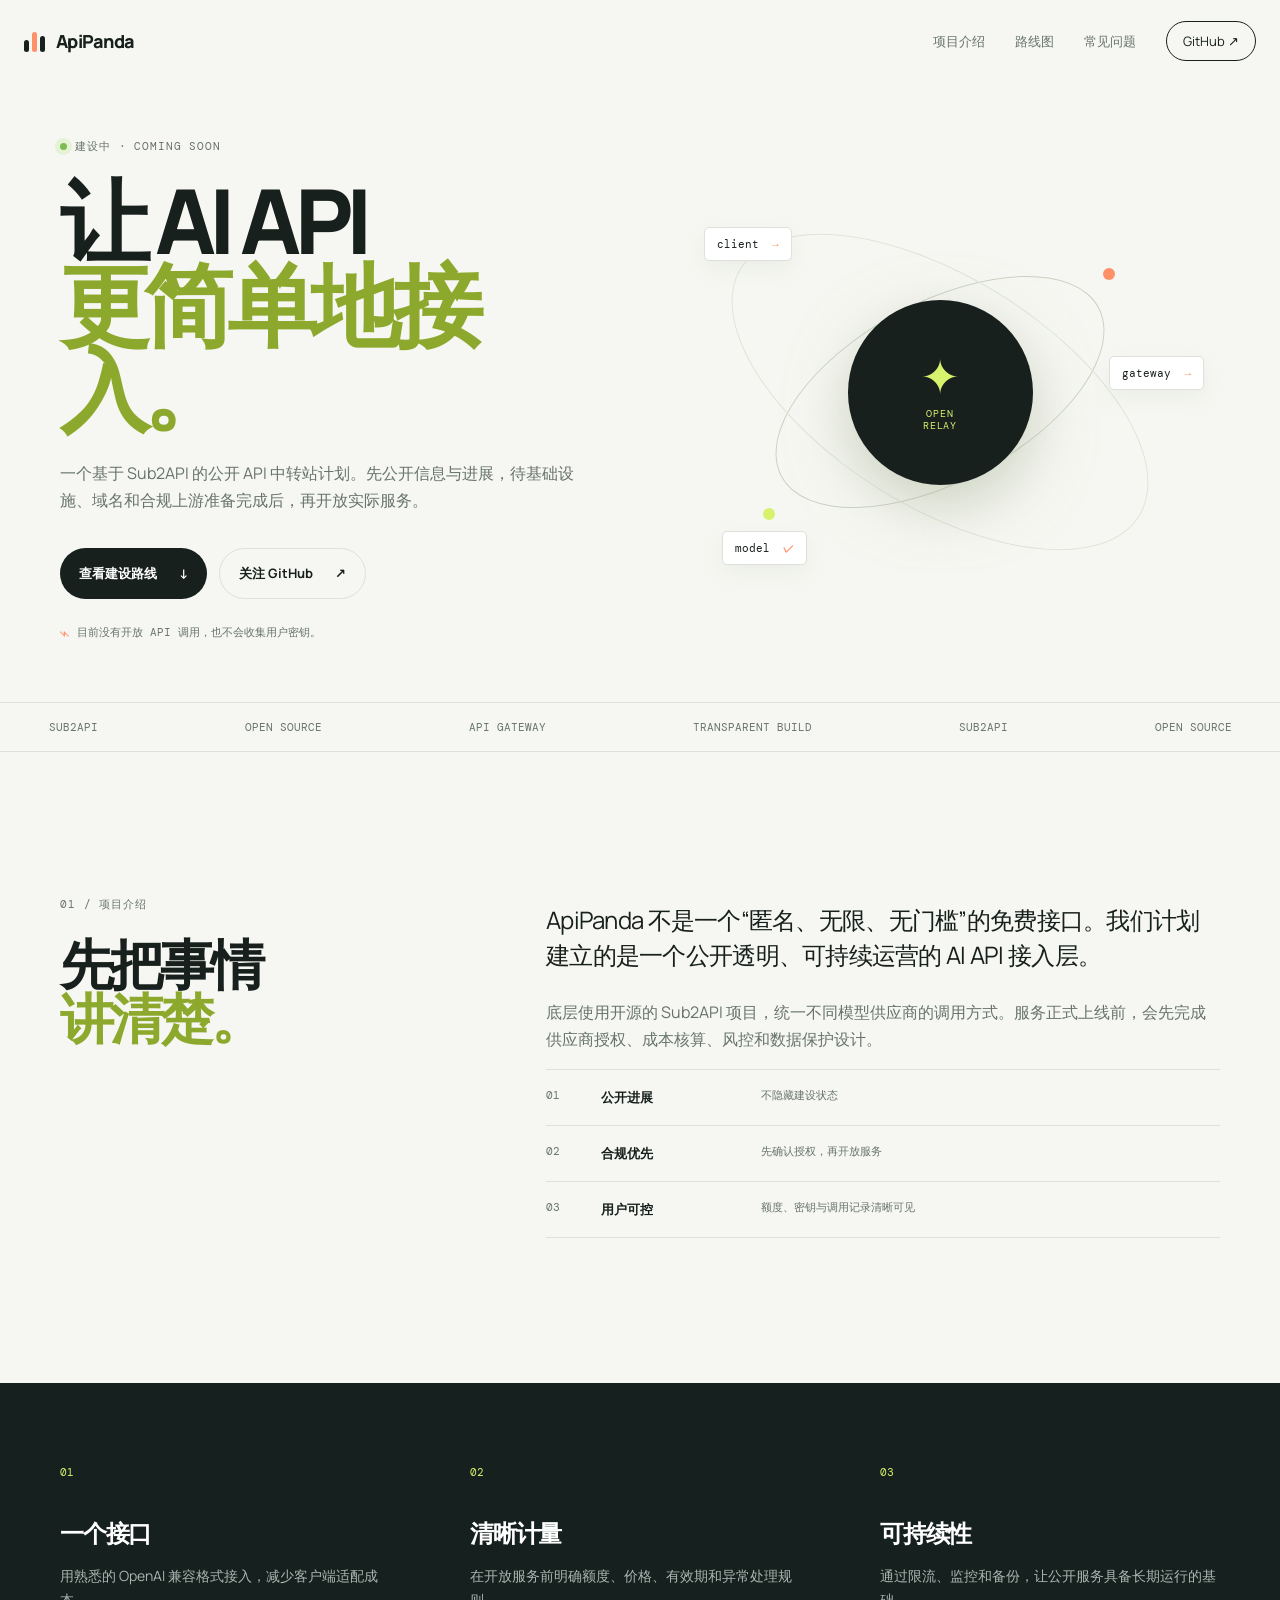
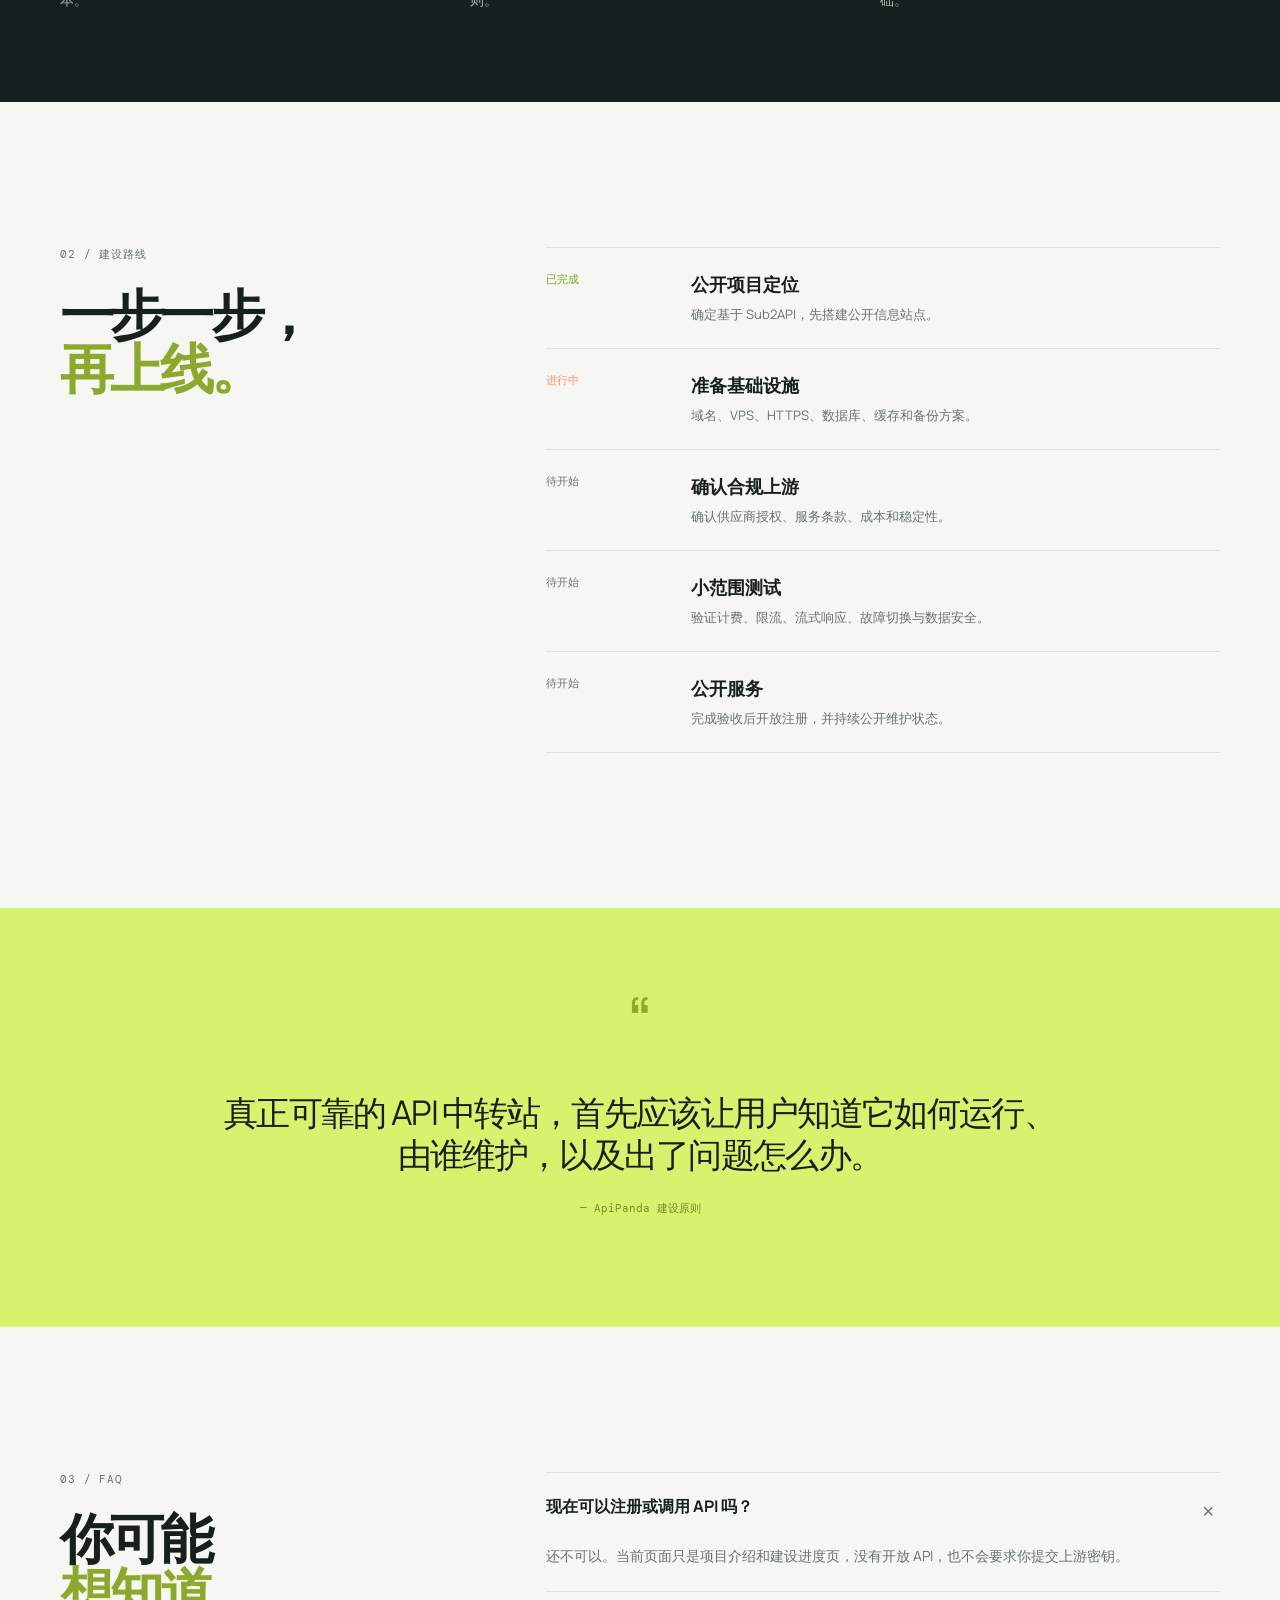
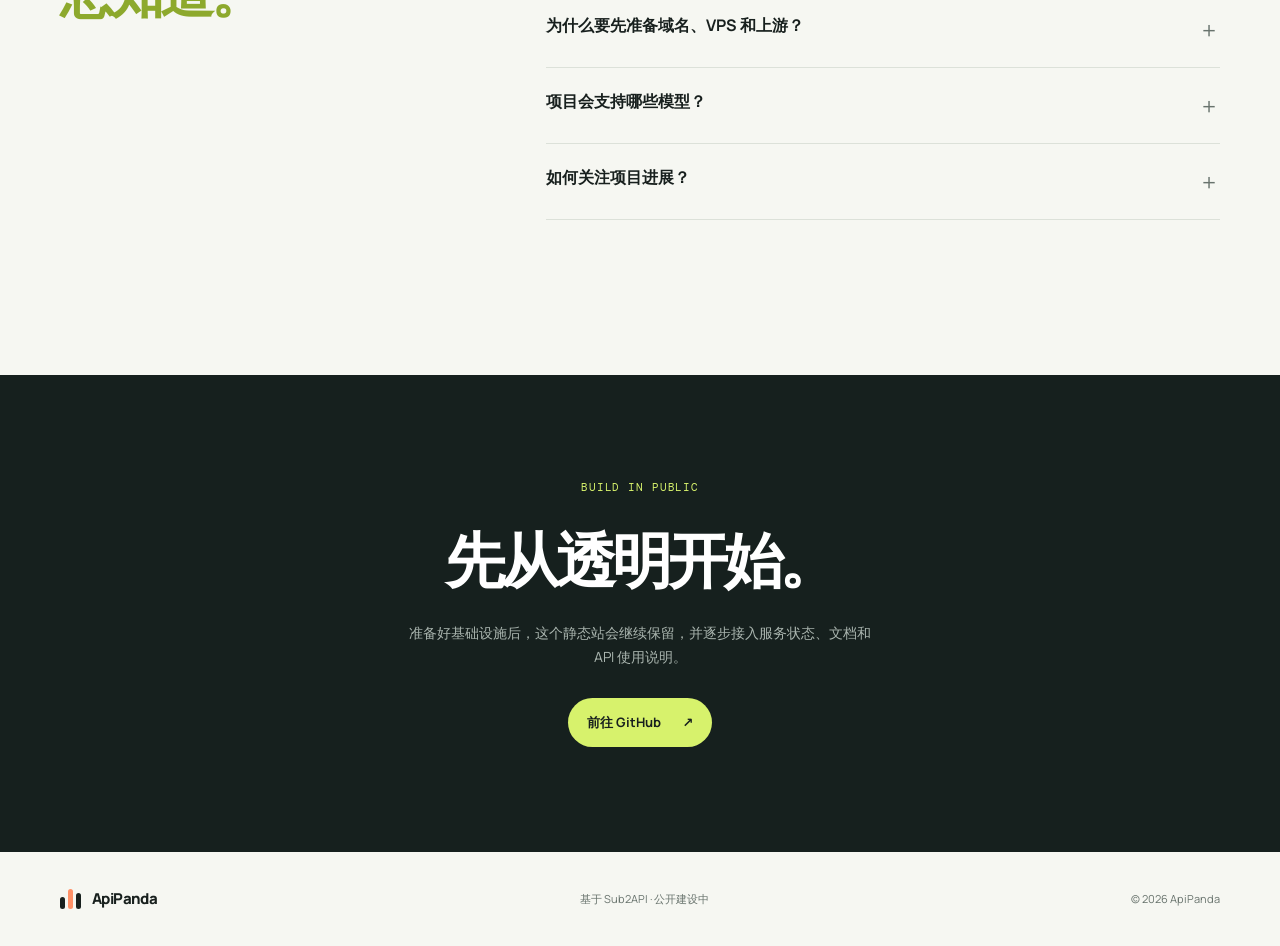
==== index.html @ 2f55399e "Rename project brand to ApiPanda" ====
<!doctype html>
<html lang="zh-CN">
  <head>
    <meta charset="UTF-8" />
    <meta name="viewport" content="width=device-width, initial-scale=1.0" />
    <meta name="description" content="一个基于 Sub2API 的公开 AI API 中转站项目介绍页。" />
    <title>ApiPanda · 合规、透明的 AI API 中转服务</title>
    <link rel="preconnect" href="https://fonts.googleapis.com" />
    <link rel="preconnect" href="https://fonts.gstatic.com" crossorigin />
    <link href="https://fonts.googleapis.com/css2?family=DM+Mono:wght@400;500&family=Manrope:wght@400;500;600;700;800&display=swap" rel="stylesheet" />
    <link rel="stylesheet" href="styles.css" />
  </head>
  <body>
    <header class="site-header">
      <a class="brand" href="#top" aria-label="ApiPanda 首页">
        <span class="brand-mark"><i></i><i></i><i></i></span>
        <span>ApiPanda</span>
      </a>
      <nav class="nav-links" aria-label="主导航">
        <a href="#about">项目介绍</a>
        <a href="#roadmap">路线图</a>
        <a href="#faq">常见问题</a>
        <a class="nav-button" href="https://github.com/" target="_blank" rel="noreferrer">GitHub ↗</a>
      </nav>
      <button class="menu-button" aria-label="打开菜单" aria-expanded="false">☰</button>
    </header>

    <main id="top">
      <section class="hero shell">
        <div class="hero-copy">
          <p class="eyebrow"><span class="status-dot"></span>建设中 · Coming soon</p>
          <h1>让 AI API<br /><em>更简单地接入。</em></h1>
          <p class="hero-text">一个基于 Sub2API 的公开 API 中转站计划。先公开信息与进展，待基础设施、域名和合规上游准备完成后，再开放实际服务。</p>
          <div class="hero-actions">
            <a class="button button-primary" href="#roadmap">查看建设路线 <span>↓</span></a>
            <a class="button button-quiet" href="https://github.com/" target="_blank" rel="noreferrer">关注 GitHub <span>↗</span></a>
          </div>
          <div class="hero-note"><span>⌁</span> 目前没有开放 API 调用，也不会收集用户密钥。</div>
        </div>
        <div class="hero-visual" aria-label="API 请求流程示意图">
          <div class="orb orb-one"></div>
          <div class="orb orb-two"></div>
          <div class="orbit orbit-one"></div>
          <div class="orbit orbit-two"></div>
          <div class="signal signal-one"><span>client</span><b>→</b></div>
          <div class="signal signal-two"><span>gateway</span><b>→</b></div>
          <div class="signal signal-three"><span>model</span><b>✓</b></div>
          <div class="core"><span class="core-icon">✦</span><small>OPEN<br />RELAY</small></div>
        </div>
      </section>

      <section class="ticker"><div class="ticker-inner"><span>SUB2API</span><span>OPEN SOURCE</span><span>API GATEWAY</span><span>TRANSPARENT BUILD</span><span>SUB2API</span><span>OPEN SOURCE</span></div></section>

      <section id="about" class="section shell">
        <div class="section-intro"><p class="eyebrow">01 / 项目介绍</p><h2>先把事情<br /><span>讲清楚。</span></h2></div>
        <div class="about-content"><p class="lead">ApiPanda 不是一个“匿名、无限、无门槛”的免费接口。我们计划建立的是一个公开透明、可持续运营的 AI API 接入层。</p><p>底层使用开源的 Sub2API 项目，统一不同模型供应商的调用方式。服务正式上线前，会先完成供应商授权、成本核算、风控和数据保护设计。</p><div class="about-line"><span>01</span><b>公开进展</b><span>不隐藏建设状态</span></div><div class="about-line"><span>02</span><b>合规优先</b><span>先确认授权，再开放服务</span></div><div class="about-line"><span>03</span><b>用户可控</b><span>额度、密钥与调用记录清晰可见</span></div></div>
      </section>

      <section class="feature-band"><div class="shell feature-grid"><article><span class="feature-number">01</span><h3>一个接口</h3><p>用熟悉的 OpenAI 兼容格式接入，减少客户端适配成本。</p></article><article><span class="feature-number">02</span><h3>清晰计量</h3><p>在开放服务前明确额度、价格、有效期和异常处理规则。</p></article><article><span class="feature-number">03</span><h3>可持续性</h3><p>通过限流、监控和备份，让公开服务具备长期运行的基础。</p></article></div></section>

      <section id="roadmap" class="section shell roadmap-section">
        <div class="section-intro"><p class="eyebrow">02 / 建设路线</p><h2>一步一步，<br /><span>再上线。</span></h2></div>
        <div class="roadmap"><div class="roadmap-item done"><span class="roadmap-state">已完成</span><div><h3>公开项目定位</h3><p>确定基于 Sub2API，先搭建公开信息站点。</p></div></div><div class="roadmap-item active"><span class="roadmap-state">进行中</span><div><h3>准备基础设施</h3><p>域名、VPS、HTTPS、数据库、缓存和备份方案。</p></div></div><div class="roadmap-item"><span class="roadmap-state">待开始</span><div><h3>确认合规上游</h3><p>确认供应商授权、服务条款、成本和稳定性。</p></div></div><div class="roadmap-item"><span class="roadmap-state">待开始</span><div><h3>小范围测试</h3><p>验证计费、限流、流式响应、故障切换与数据安全。</p></div></div><div class="roadmap-item"><span class="roadmap-state">待开始</span><div><h3>公开服务</h3><p>完成验收后开放注册，并持续公开维护状态。</p></div></div></div>
      </section>

      <section class="quote-section"><div class="shell quote"><span class="quote-mark">“</span><blockquote>真正可靠的 API 中转站，首先应该让用户知道它如何运行、由谁维护，以及出了问题怎么办。</blockquote><p>— ApiPanda 建设原则</p></div></section>

      <section id="faq" class="section shell faq-section"><div class="section-intro"><p class="eyebrow">03 / FAQ</p><h2>你可能<br /><span>想知道。</span></h2></div><div class="faq-list"><details open><summary>现在可以注册或调用 API 吗？<span>＋</span></summary><p>还不可以。当前页面只是项目介绍和建设进度页，没有开放 API，也不会要求你提交上游密钥。</p></details><details><summary>为什么要先准备域名、VPS 和上游？<span>＋</span></summary><p>域名用于稳定访问，VPS 用于运行服务，合规上游则决定服务是否能够合法、稳定地提供。三者准备好后再进入部署阶段。</p></details><details><summary>项目会支持哪些模型？<span>＋</span></summary><p>暂未确定。最终以获得合法授权、成本可控且稳定可用的供应商为准，不会在授权不明确的情况下提供模型。</p></details><details><summary>如何关注项目进展？<span>＋</span></summary><p>可以通过页面上的 GitHub 链接关注仓库。发布前会补充具体仓库地址、更新日志和服务状态页面。</p></details></div></section>

      <section class="cta-section"><div class="shell cta"><p class="eyebrow">BUILD IN PUBLIC</p><h2>先从透明开始。</h2><p>准备好基础设施后，这个静态站会继续保留，并逐步接入服务状态、文档和 API 使用说明。</p><a class="button button-primary" href="https://github.com/" target="_blank" rel="noreferrer">前往 GitHub <span>↗</span></a></div></section>
    </main>
    <footer class="site-footer shell"><div class="brand"><span class="brand-mark"><i></i><i></i><i></i></span><span>ApiPanda</span></div><p>基于 Sub2API · 公开建设中</p><p>© <span id="year"></span> ApiPanda</p></footer>
    <script src="script.js"></script>
  </body>
</html>
---- styles.css ----
:root{--ink:#18201e;--muted:#68736d;--paper:#f6f7f2;--lime:#d7f26c;--line:#dce1d9;--dark:#16201e;--orange:#ff9168}*{box-sizing:border-box}html{scroll-behavior:smooth}body{margin:0;background:var(--paper);color:var(--ink);font-family:Manrope,system-ui,sans-serif}a{color:inherit;text-decoration:none}.shell{width:min(1160px,calc(100% - 48px));margin:auto}.site-header{height:82px;display:flex;align-items:center;justify-content:space-between;width:min(1260px,calc(100% - 48px));margin:auto}.brand{display:flex;align-items:center;gap:11px;font-weight:800;letter-spacing:-.04em;font-size:18px}.brand-mark{display:flex;gap:3px;align-items:end;height:21px}.brand-mark i{display:block;width:5px;border-radius:5px;background:var(--ink)}.brand-mark i:nth-child(1){height:12px}.brand-mark i:nth-child(2){height:20px;background:var(--orange)}.brand-mark i:nth-child(3){height:16px;background:var(--ink)}.nav-links{display:flex;align-items:center;gap:30px;color:var(--muted);font-size:13px}.nav-links a:hover{color:var(--ink)}.nav-button{border:1px solid var(--ink);padding:10px 16px;border-radius:999px;color:var(--ink)}.menu-button{display:none;background:none;border:0;font-size:22px}.hero{min-height:620px;display:grid;grid-template-columns:1fr 1fr;align-items:center;gap:40px}.eyebrow{font-family:'DM Mono',monospace;text-transform:uppercase;letter-spacing:.08em;font-size:11px;color:var(--muted);margin:0 0 24px}.status-dot{display:inline-block;width:7px;height:7px;border-radius:50%;background:#7dbb53;margin-right:8px;box-shadow:0 0 0 5px #e5f2d6}.hero h1{font-size:clamp(54px,7vw,92px);line-height:.94;letter-spacing:-.075em;margin:0 0 29px;font-weight:800}.hero h1 em,.section h2 span{font-style:normal;color:#8da92d}.hero-text{font-size:16px;line-height:1.7;color:var(--muted);max-width:520px}.hero-actions{display:flex;gap:12px;margin:34px 0 20px}.button{display:inline-flex;gap:22px;align-items:center;border-radius:999px;padding:15px 19px;font-size:13px;font-weight:700;transition:.2s}.button-primary{background:var(--ink);color:#fff}.button-primary:hover{background:#39463f;transform:translateY(-2px)}.button-quiet{border:1px solid var(--line)}.button-quiet:hover{border-color:var(--ink)}.hero-note{font:11px 'DM Mono',monospace;color:var(--muted)}.hero-note span{color:var(--orange);font-size:20px;vertical-align:-3px}.hero-visual{height:440px;position:relative;display:flex;align-items:center;justify-content:center}.core{width:185px;height:185px;border-radius:50%;background:var(--ink);color:var(--lime);display:flex;flex-direction:column;align-items:center;justify-content:center;box-shadow:0 20px 60px #a7b09488;position:relative;z-index:2}.core-icon{font-size:48px;line-height:1;margin-bottom:8px}.core small{font:10px/1.25 'DM Mono',monospace;letter-spacing:.08em;text-align:center}.orbit{position:absolute;border:1px solid #cad2c4;border-radius:50%;width:360px;height:180px;transform:rotate(-28deg)}.orbit-two{width:470px;height:230px;transform:rotate(32deg);border-color:#dfe4d9}.orb{position:absolute;width:12px;height:12px;border-radius:50%;background:var(--orange);top:96px;right:105px}.orb-two{background:var(--lime);top:auto;right:auto;bottom:92px;left:103px}.signal{position:absolute;z-index:3;font:11px 'DM Mono',monospace;background:#fff;border:1px solid var(--line);padding:9px 12px;border-radius:5px;box-shadow:0 8px 20px #abb5a522}.signal b{color:var(--orange);margin-left:13px}.signal-one{top:55px;left:44px}.signal-two{top:184px;right:16px}.signal-three{bottom:47px;left:62px}.ticker{overflow:hidden;border-top:1px solid var(--line);border-bottom:1px solid var(--line);white-space:nowrap}.ticker-inner{display:flex;justify-content:space-around;gap:50px;padding:17px 0;font:11px 'DM Mono',monospace;color:var(--muted);min-width:900px}.section{display:grid;grid-template-columns:35% 1fr;gap:80px;padding-top:145px;padding-bottom:145px}.section h2{font-size:54px;line-height:1;letter-spacing:-.07em;margin:0}.about-content{padding-top:6px}.lead{font-size:24px;line-height:1.45;letter-spacing:-.03em;margin:0 0 26px;max-width:680px}.about-content>p:not(.lead){color:var(--muted);line-height:1.7;max-width:680px}.about-line{display:grid;grid-template-columns:45px 150px 1fr;gap:10px;border-top:1px solid var(--line);padding:18px 0;font-size:13px}.about-line:last-child{border-bottom:1px solid var(--line)}.about-line span{color:var(--muted);font:11px 'DM Mono',monospace}.feature-band{background:var(--dark);color:#fff;padding:76px 0}.feature-grid{display:grid;grid-template-columns:repeat(3,1fr);gap:70px}.feature-number{color:var(--lime);font:11px 'DM Mono',monospace}.feature-grid h3{font-size:24px;margin:35px 0 12px;letter-spacing:-.05em}.feature-grid p{color:#aab5af;line-height:1.7;font-size:14px}.roadmap-section{padding-bottom:155px}.roadmap{border-top:1px solid var(--line)}.roadmap-item{display:grid;grid-template-columns:120px 1fr;gap:25px;border-bottom:1px solid var(--line);padding:24px 0}.roadmap-state{font:11px 'DM Mono',monospace;color:var(--muted)}.roadmap-item.done .roadmap-state{color:#7da12a}.roadmap-item.active .roadmap-state{color:var(--orange)}.roadmap h3{font-size:18px;margin:0 0 8px}.roadmap p{color:var(--muted);font-size:13px;margin:0}.quote-section{background:var(--lime);padding:100px 0}.quote{max-width:840px;text-align:center}.quote-mark{font-size:74px;line-height:.4;color:#8da92d}.quote blockquote{font-size:34px;line-height:1.25;letter-spacing:-.05em;margin:35px 0 25px}.quote p{font:11px 'DM Mono',monospace;color:#758b29}.faq-section{padding-bottom:155px}.faq-list details{border-top:1px solid var(--line);padding:22px 0}.faq-list details:last-child{border-bottom:1px solid var(--line)}summary{list-style:none;cursor:pointer;font-size:16px;font-weight:700;display:flex;justify-content:space-between}summary::-webkit-details-marker{display:none}summary span{font-size:22px;font-weight:400;color:var(--muted)}details[open] summary span{transform:rotate(45deg)}details p{color:var(--muted);font-size:14px;line-height:1.7;max-width:670px;margin:18px 0 2px}.cta-section{background:var(--dark);color:#fff;padding:105px 0;text-align:center}.cta .eyebrow{color:var(--lime)}.cta h2{font-size:60px;letter-spacing:-.07em;margin:0 0 18px}.cta p:not(.eyebrow){color:#aab5af;max-width:480px;margin:0 auto 29px;line-height:1.7;font-size:14px}.cta .button-primary{background:var(--lime);color:var(--ink)}.site-footer{display:flex;justify-content:space-between;align-items:center;padding:28px 0;font-size:11px;color:var(--muted)}.site-footer .brand{font-size:15px;color:var(--ink)}
@media(max-width:760px){.shell,.site-header{width:min(100% - 32px,1160px)}.site-header{height:70px}.nav-links{display:none;position:absolute;z-index:10;top:70px;left:16px;right:16px;background:#fff;border:1px solid var(--line);border-radius:12px;padding:18px;flex-direction:column;align-items:stretch;gap:18px;box-shadow:0 15px 30px #18201e14}.nav-links.is-open{display:flex}.nav-button{text-align:center}.menu-button{display:block}.hero{display:block;min-height:auto;padding-top:72px}.hero h1{font-size:59px}.hero-visual{height:350px;margin-top:30px;transform:scale(.85)}.section{display:block;padding-top:90px;padding-bottom:90px}.section-intro{margin-bottom:45px}.section h2{font-size:46px}.lead{font-size:21px}.about-line{grid-template-columns:35px 1fr;gap:5px}.about-line span:last-child{grid-column:2}.feature-grid{grid-template-columns:1fr;gap:40px}.feature-grid h3{margin:15px 0 8px}.roadmap-item{grid-template-columns:85px 1fr}.quote blockquote{font-size:27px}.cta h2{font-size:45px}.site-footer{display:block}.site-footer p{margin-top:14px}}
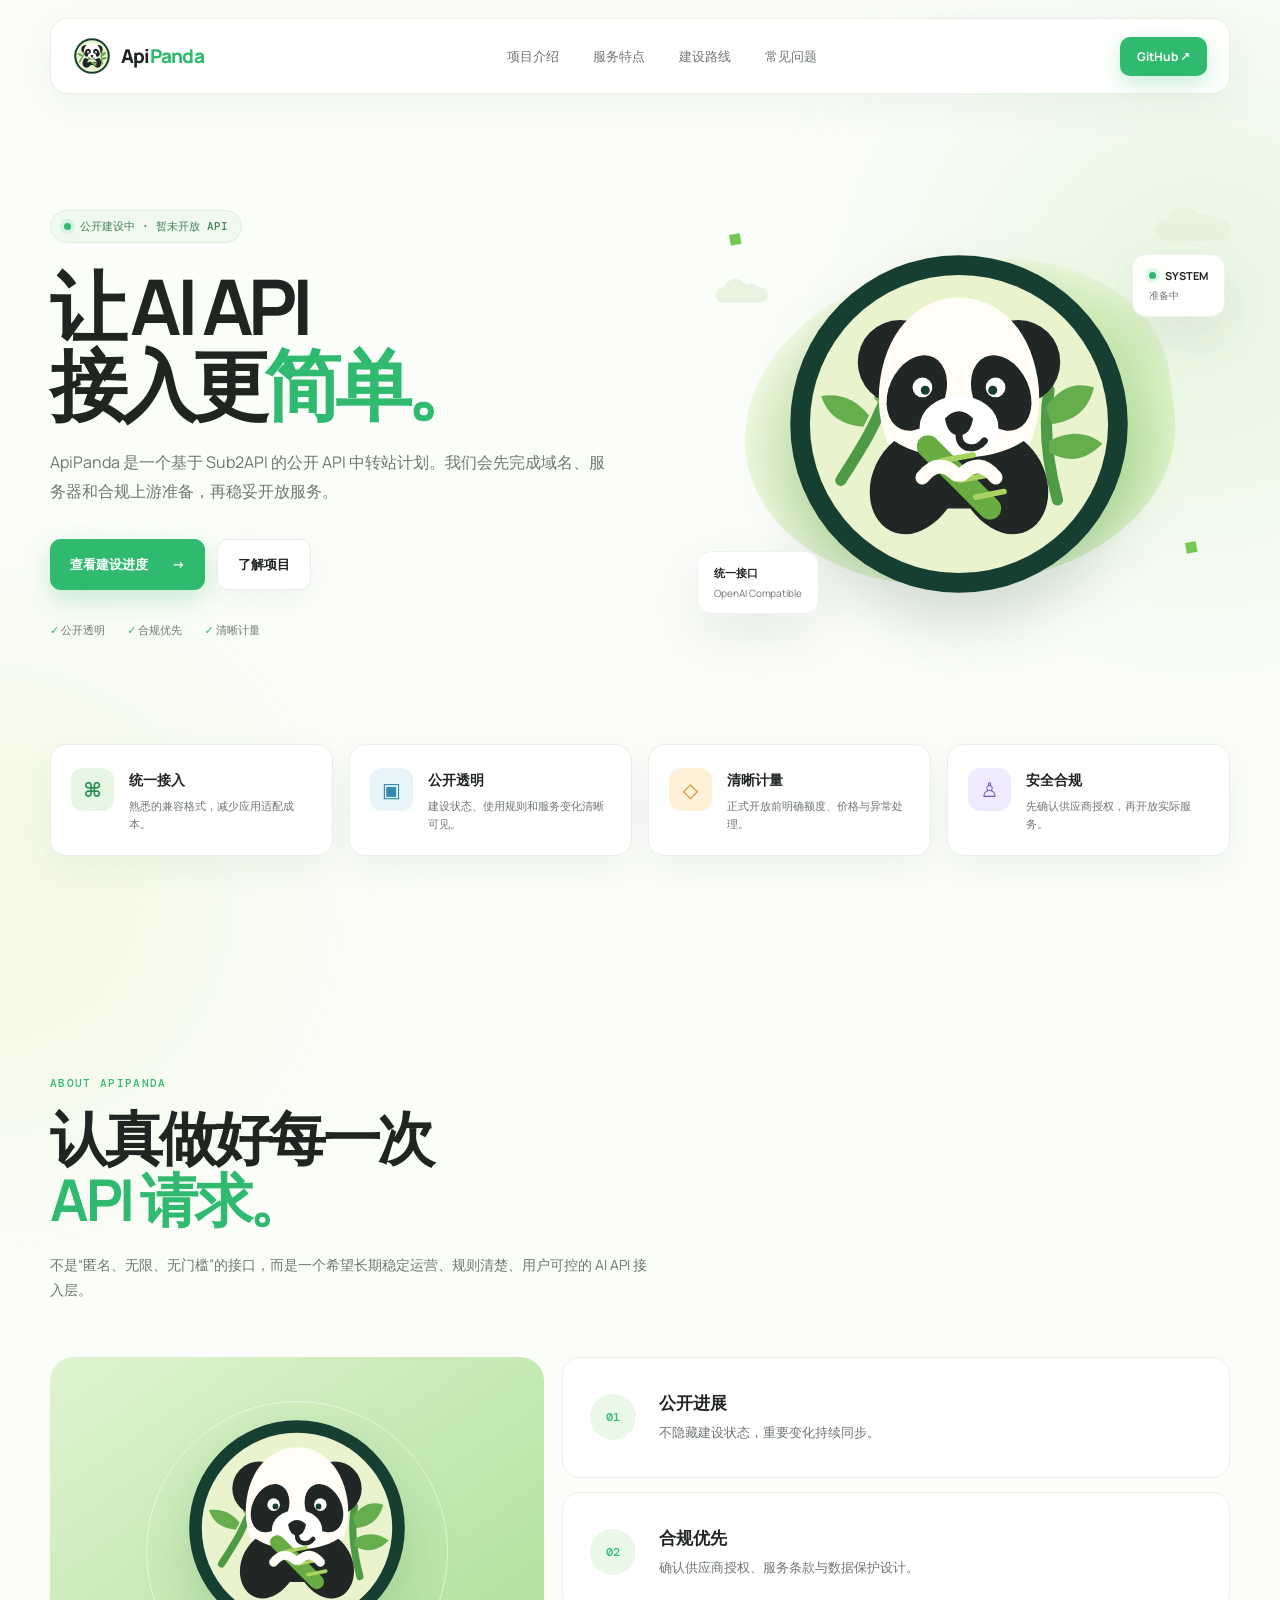
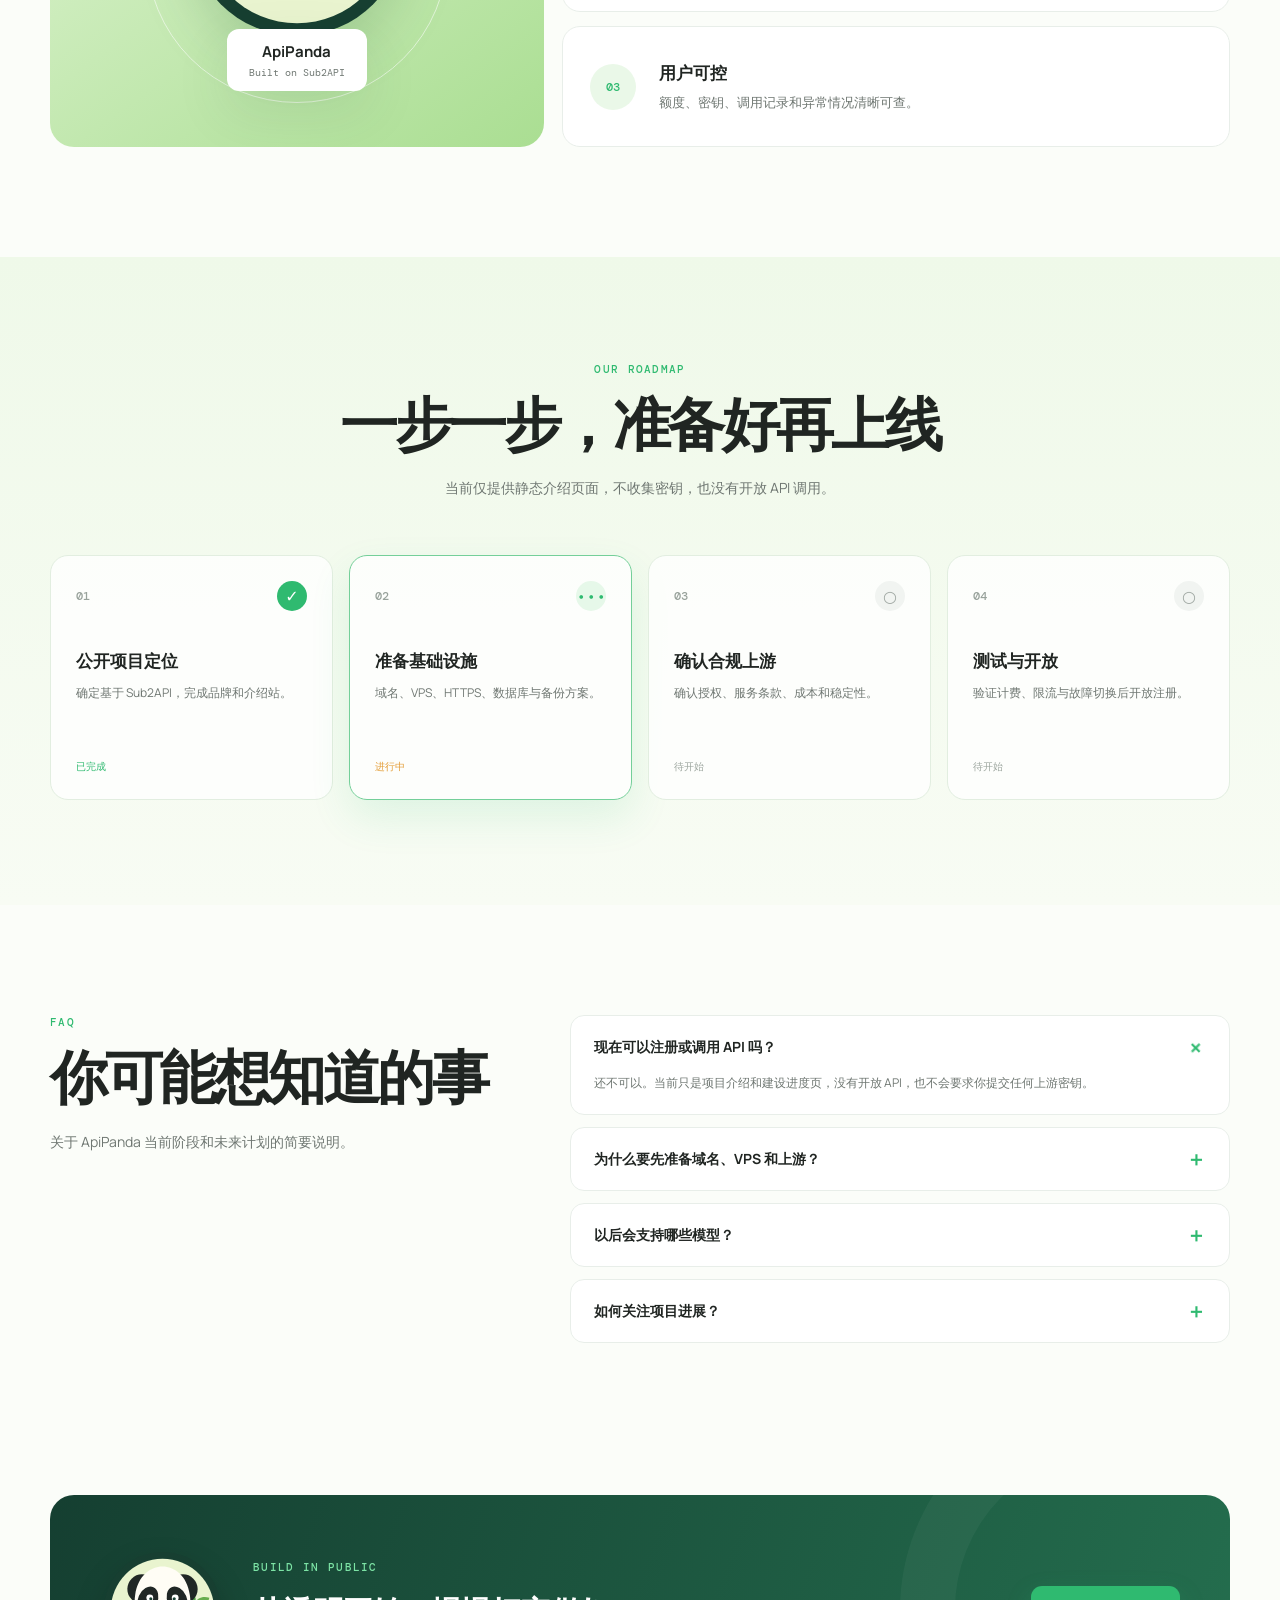
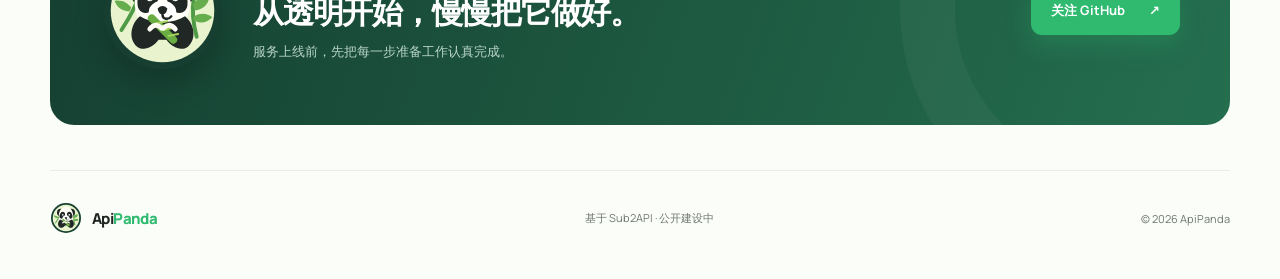
==== commit 2dec4e6d: "Redesign ApiPanda public site" ====
--- a/index.html
+++ b/index.html
@@ -3,73 +3,82 @@
   <head>
     <meta charset="UTF-8" />
     <meta name="viewport" content="width=device-width, initial-scale=1.0" />
-    <meta name="description" content="一个基于 Sub2API 的公开 AI API 中转站项目介绍页。" />
-    <title>ApiPanda · 合规、透明的 AI API 中转服务</title>
+    <meta name="description" content="ApiPanda：一个基于 Sub2API、公开透明建设中的 AI API 接入服务。" />
+    <meta name="theme-color" content="#2fba70" />
+    <title>ApiPanda · 让 AI API 接入更简单</title>
+    <link rel="icon" href="apipanda-mark.svg" type="image/svg+xml" />
     <link rel="preconnect" href="https://fonts.googleapis.com" />
     <link rel="preconnect" href="https://fonts.gstatic.com" crossorigin />
     <link href="https://fonts.googleapis.com/css2?family=DM+Mono:wght@400;500&family=Manrope:wght@400;500;600;700;800&display=swap" rel="stylesheet" />
     <link rel="stylesheet" href="styles.css" />
   </head>
   <body>
-    <header class="site-header">
-      <a class="brand" href="#top" aria-label="ApiPanda 首页">
-        <span class="brand-mark"><i></i><i></i><i></i></span>
-        <span>ApiPanda</span>
-      </a>
+    <div class="page-glow glow-one"></div><div class="page-glow glow-two"></div>
+    <header class="site-header shell">
+      <a class="brand" href="#top" aria-label="ApiPanda 首页"><img src="apipanda-mark.svg" alt="" /><span>Api<span>Panda</span></span></a>
       <nav class="nav-links" aria-label="主导航">
-        <a href="#about">项目介绍</a>
-        <a href="#roadmap">路线图</a>
-        <a href="#faq">常见问题</a>
-        <a class="nav-button" href="https://github.com/" target="_blank" rel="noreferrer">GitHub ↗</a>
+        <a href="#about">项目介绍</a><a href="#features">服务特点</a><a href="#roadmap">建设路线</a><a href="#faq">常见问题</a>
       </nav>
+      <a class="header-button" href="https://github.com/Henry0620-tuzi/apipanda" target="_blank" rel="noreferrer">GitHub <span>↗</span></a>
       <button class="menu-button" aria-label="打开菜单" aria-expanded="false">☰</button>
     </header>
 
     <main id="top">
       <section class="hero shell">
-        <div class="hero-copy">
-          <p class="eyebrow"><span class="status-dot"></span>建设中 · Coming soon</p>
-          <h1>让 AI API<br /><em>更简单地接入。</em></h1>
-          <p class="hero-text">一个基于 Sub2API 的公开 API 中转站计划。先公开信息与进展，待基础设施、域名和合规上游准备完成后，再开放实际服务。</p>
-          <div class="hero-actions">
-            <a class="button button-primary" href="#roadmap">查看建设路线 <span>↓</span></a>
-            <a class="button button-quiet" href="https://github.com/" target="_blank" rel="noreferrer">关注 GitHub <span>↗</span></a>
-          </div>
-          <div class="hero-note"><span>⌁</span> 目前没有开放 API 调用，也不会收集用户密钥。</div>
+        <div class="hero-copy reveal">
+          <div class="status-pill"><i></i> 公开建设中 · 暂未开放 API</div>
+          <h1>让 AI API<br />接入更<span>简单。</span></h1>
+          <p>ApiPanda 是一个基于 Sub2API 的公开 API 中转站计划。我们会先完成域名、服务器和合规上游准备，再稳妥开放服务。</p>
+          <div class="hero-actions"><a class="button primary" href="#roadmap">查看建设进度 <span>→</span></a><a class="button secondary" href="#about">了解项目</a></div>
+          <div class="trust-row"><span>✓ 公开透明</span><span>✓ 合规优先</span><span>✓ 清晰计量</span></div>
         </div>
-        <div class="hero-visual" aria-label="API 请求流程示意图">
-          <div class="orb orb-one"></div>
-          <div class="orb orb-two"></div>
-          <div class="orbit orbit-one"></div>
-          <div class="orbit orbit-two"></div>
-          <div class="signal signal-one"><span>client</span><b>→</b></div>
-          <div class="signal signal-two"><span>gateway</span><b>→</b></div>
-          <div class="signal signal-three"><span>model</span><b>✓</b></div>
-          <div class="core"><span class="core-icon">✦</span><small>OPEN<br />RELAY</small></div>
+        <div class="hero-art reveal">
+          <span class="leaf leaf-a">◆</span><span class="leaf leaf-b">◆</span><span class="cloud cloud-a"></span><span class="cloud cloud-b"></span>
+          <div class="panda-halo"></div><img class="hero-panda" src="apipanda-mark.svg" alt="ApiPanda 熊猫品牌图标" />
+          <div class="float-card card-status"><b><i></i> SYSTEM</b><span>准备中</span></div>
+          <div class="float-card card-route"><b>统一接口</b><span>OpenAI Compatible</span></div>
         </div>
       </section>
 
-      <section class="ticker"><div class="ticker-inner"><span>SUB2API</span><span>OPEN SOURCE</span><span>API GATEWAY</span><span>TRANSPARENT BUILD</span><span>SUB2API</span><span>OPEN SOURCE</span></div></section>
+      <section id="features" class="feature-cards shell">
+        <article><span class="feature-icon green">⌘</span><div><h3>统一接入</h3><p>熟悉的兼容格式，减少应用适配成本。</p></div></article>
+        <article><span class="feature-icon blue">▣</span><div><h3>公开透明</h3><p>建设状态、使用规则和服务变化清晰可见。</p></div></article>
+        <article><span class="feature-icon orange">◇</span><div><h3>清晰计量</h3><p>正式开放前明确额度、价格与异常处理。</p></div></article>
+        <article><span class="feature-icon purple">♙</span><div><h3>安全合规</h3><p>先确认供应商授权，再开放实际服务。</p></div></article>
+      </section>
 
       <section id="about" class="section shell">
-        <div class="section-intro"><p class="eyebrow">01 / 项目介绍</p><h2>先把事情<br /><span>讲清楚。</span></h2></div>
-        <div class="about-content"><p class="lead">ApiPanda 不是一个“匿名、无限、无门槛”的免费接口。我们计划建立的是一个公开透明、可持续运营的 AI API 接入层。</p><p>底层使用开源的 Sub2API 项目，统一不同模型供应商的调用方式。服务正式上线前，会先完成供应商授权、成本核算、风控和数据保护设计。</p><div class="about-line"><span>01</span><b>公开进展</b><span>不隐藏建设状态</span></div><div class="about-line"><span>02</span><b>合规优先</b><span>先确认授权，再开放服务</span></div><div class="about-line"><span>03</span><b>用户可控</b><span>额度、密钥与调用记录清晰可见</span></div></div>
+        <div class="section-heading"><p class="eyebrow">ABOUT APIPANDA</p><h2>认真做好每一次<br /><span>API 请求。</span></h2><p>不是“匿名、无限、无门槛”的接口，而是一个希望长期稳定运营、规则清楚、用户可控的 AI API 接入层。</p></div>
+        <div class="about-panel">
+          <div class="about-visual"><img src="apipanda-mark.svg" alt="" /><div><b>ApiPanda</b><span>Built on Sub2API</span></div></div>
+          <div class="principles"><article><span>01</span><div><h3>公开进展</h3><p>不隐藏建设状态，重要变化持续同步。</p></div></article><article><span>02</span><div><h3>合规优先</h3><p>确认供应商授权、服务条款与数据保护设计。</p></div></article><article><span>03</span><div><h3>用户可控</h3><p>额度、密钥、调用记录和异常情况清晰可查。</p></div></article></div>
+        </div>
       </section>
 
-      <section class="feature-band"><div class="shell feature-grid"><article><span class="feature-number">01</span><h3>一个接口</h3><p>用熟悉的 OpenAI 兼容格式接入，减少客户端适配成本。</p></article><article><span class="feature-number">02</span><h3>清晰计量</h3><p>在开放服务前明确额度、价格、有效期和异常处理规则。</p></article><article><span class="feature-number">03</span><h3>可持续性</h3><p>通过限流、监控和备份，让公开服务具备长期运行的基础。</p></article></div></section>
-
-      <section id="roadmap" class="section shell roadmap-section">
-        <div class="section-intro"><p class="eyebrow">02 / 建设路线</p><h2>一步一步，<br /><span>再上线。</span></h2></div>
-        <div class="roadmap"><div class="roadmap-item done"><span class="roadmap-state">已完成</span><div><h3>公开项目定位</h3><p>确定基于 Sub2API，先搭建公开信息站点。</p></div></div><div class="roadmap-item active"><span class="roadmap-state">进行中</span><div><h3>准备基础设施</h3><p>域名、VPS、HTTPS、数据库、缓存和备份方案。</p></div></div><div class="roadmap-item"><span class="roadmap-state">待开始</span><div><h3>确认合规上游</h3><p>确认供应商授权、服务条款、成本和稳定性。</p></div></div><div class="roadmap-item"><span class="roadmap-state">待开始</span><div><h3>小范围测试</h3><p>验证计费、限流、流式响应、故障切换与数据安全。</p></div></div><div class="roadmap-item"><span class="roadmap-state">待开始</span><div><h3>公开服务</h3><p>完成验收后开放注册，并持续公开维护状态。</p></div></div></div>
+      <section id="roadmap" class="roadmap-wrap">
+        <div class="shell"><div class="center-heading"><p class="eyebrow">OUR ROADMAP</p><h2>一步一步，准备好再上线</h2><p>当前仅提供静态介绍页面，不收集密钥，也没有开放 API 调用。</p></div>
+          <div class="roadmap-grid">
+            <article class="done"><div class="step-top"><span>01</span><i>✓</i></div><h3>公开项目定位</h3><p>确定基于 Sub2API，完成品牌和介绍站。</p><b>已完成</b></article>
+            <article class="active"><div class="step-top"><span>02</span><i>•••</i></div><h3>准备基础设施</h3><p>域名、VPS、HTTPS、数据库与备份方案。</p><b>进行中</b></article>
+            <article><div class="step-top"><span>03</span><i>○</i></div><h3>确认合规上游</h3><p>确认授权、服务条款、成本和稳定性。</p><b>待开始</b></article>
+            <article><div class="step-top"><span>04</span><i>○</i></div><h3>测试与开放</h3><p>验证计费、限流与故障切换后开放注册。</p><b>待开始</b></article>
+          </div>
+        </div>
       </section>
 
-      <section class="quote-section"><div class="shell quote"><span class="quote-mark">“</span><blockquote>真正可靠的 API 中转站，首先应该让用户知道它如何运行、由谁维护，以及出了问题怎么办。</blockquote><p>— ApiPanda 建设原则</p></div></section>
+      <section id="faq" class="section faq-section shell">
+        <div class="section-heading"><p class="eyebrow">FAQ</p><h2>你可能想知道的事</h2><p>关于 ApiPanda 当前阶段和未来计划的简要说明。</p></div>
+        <div class="faq-list">
+          <details open><summary>现在可以注册或调用 API 吗？<span>＋</span></summary><p>还不可以。当前只是项目介绍和建设进度页，没有开放 API，也不会要求你提交任何上游密钥。</p></details>
+          <details><summary>为什么要先准备域名、VPS 和上游？<span>＋</span></summary><p>它们分别关系到稳定访问、服务运行和合法授权。准备完整后再部署，才能更可靠地提供服务。</p></details>
+          <details><summary>以后会支持哪些模型？<span>＋</span></summary><p>最终以获得合法授权、成本可控且稳定可用的供应商为准，不会在授权不明确时提供模型。</p></details>
+          <details><summary>如何关注项目进展？<span>＋</span></summary><p>可以关注我们的 GitHub 仓库。后续更新日志、部署文档和服务状态都会逐步公开。</p></details>
+        </div>
+      </section>
 
-      <section id="faq" class="section shell faq-section"><div class="section-intro"><p class="eyebrow">03 / FAQ</p><h2>你可能<br /><span>想知道。</span></h2></div><div class="faq-list"><details open><summary>现在可以注册或调用 API 吗？<span>＋</span></summary><p>还不可以。当前页面只是项目介绍和建设进度页，没有开放 API，也不会要求你提交上游密钥。</p></details><details><summary>为什么要先准备域名、VPS 和上游？<span>＋</span></summary><p>域名用于稳定访问，VPS 用于运行服务，合规上游则决定服务是否能够合法、稳定地提供。三者准备好后再进入部署阶段。</p></details><details><summary>项目会支持哪些模型？<span>＋</span></summary><p>暂未确定。最终以获得合法授权、成本可控且稳定可用的供应商为准，不会在授权不明确的情况下提供模型。</p></details><details><summary>如何关注项目进展？<span>＋</span></summary><p>可以通过页面上的 GitHub 链接关注仓库。发布前会补充具体仓库地址、更新日志和服务状态页面。</p></details></div></section>
-
-      <section class="cta-section"><div class="shell cta"><p class="eyebrow">BUILD IN PUBLIC</p><h2>先从透明开始。</h2><p>准备好基础设施后，这个静态站会继续保留，并逐步接入服务状态、文档和 API 使用说明。</p><a class="button button-primary" href="https://github.com/" target="_blank" rel="noreferrer">前往 GitHub <span>↗</span></a></div></section>
+      <section class="cta shell"><img src="apipanda-mark.svg" alt="" /><div><p class="eyebrow">BUILD IN PUBLIC</p><h2>从透明开始，慢慢把它做好。</h2><p>服务上线前，先把每一步准备工作认真完成。</p></div><a class="button primary" href="https://github.com/Henry0620-tuzi/apipanda" target="_blank" rel="noreferrer">关注 GitHub <span>↗</span></a></section>
     </main>
-    <footer class="site-footer shell"><div class="brand"><span class="brand-mark"><i></i><i></i><i></i></span><span>ApiPanda</span></div><p>基于 Sub2API · 公开建设中</p><p>© <span id="year"></span> ApiPanda</p></footer>
+    <footer class="site-footer shell"><a class="brand" href="#top"><img src="apipanda-mark.svg" alt="" /><span>Api<span>Panda</span></span></a><p>基于 Sub2API · 公开建设中</p><p>© <span id="year"></span> ApiPanda</p></footer>
     <script src="script.js"></script>
   </body>
 </html>
--- a/styles.css
+++ b/styles.css
@@ -1,2 +1,13 @@
-:root{--ink:#18201e;--muted:#68736d;--paper:#f6f7f2;--lime:#d7f26c;--line:#dce1d9;--dark:#16201e;--orange:#ff9168}*{box-sizing:border-box}html{scroll-behavior:smooth}body{margin:0;background:var(--paper);color:var(--ink);font-family:Manrope,system-ui,sans-serif}a{color:inherit;text-decoration:none}.shell{width:min(1160px,calc(100% - 48px));margin:auto}.site-header{height:82px;display:flex;align-items:center;justify-content:space-between;width:min(1260px,calc(100% - 48px));margin:auto}.brand{display:flex;align-items:center;gap:11px;font-weight:800;letter-spacing:-.04em;font-size:18px}.brand-mark{display:flex;gap:3px;align-items:end;height:21px}.brand-mark i{display:block;width:5px;border-radius:5px;background:var(--ink)}.brand-mark i:nth-child(1){height:12px}.brand-mark i:nth-child(2){height:20px;background:var(--orange)}.brand-mark i:nth-child(3){height:16px;background:var(--ink)}.nav-links{display:flex;align-items:center;gap:30px;color:var(--muted);font-size:13px}.nav-links a:hover{color:var(--ink)}.nav-button{border:1px solid var(--ink);padding:10px 16px;border-radius:999px;color:var(--ink)}.menu-button{display:none;background:none;border:0;font-size:22px}.hero{min-height:620px;display:grid;grid-template-columns:1fr 1fr;align-items:center;gap:40px}.eyebrow{font-family:'DM Mono',monospace;text-transform:uppercase;letter-spacing:.08em;font-size:11px;color:var(--muted);margin:0 0 24px}.status-dot{display:inline-block;width:7px;height:7px;border-radius:50%;background:#7dbb53;margin-right:8px;box-shadow:0 0 0 5px #e5f2d6}.hero h1{font-size:clamp(54px,7vw,92px);line-height:.94;letter-spacing:-.075em;margin:0 0 29px;font-weight:800}.hero h1 em,.section h2 span{font-style:normal;color:#8da92d}.hero-text{font-size:16px;line-height:1.7;color:var(--muted);max-width:520px}.hero-actions{display:flex;gap:12px;margin:34px 0 20px}.button{display:inline-flex;gap:22px;align-items:center;border-radius:999px;padding:15px 19px;font-size:13px;font-weight:700;transition:.2s}.button-primary{background:var(--ink);color:#fff}.button-primary:hover{background:#39463f;transform:translateY(-2px)}.button-quiet{border:1px solid var(--line)}.button-quiet:hover{border-color:var(--ink)}.hero-note{font:11px 'DM Mono',monospace;color:var(--muted)}.hero-note span{color:var(--orange);font-size:20px;vertical-align:-3px}.hero-visual{height:440px;position:relative;display:flex;align-items:center;justify-content:center}.core{width:185px;height:185px;border-radius:50%;background:var(--ink);color:var(--lime);display:flex;flex-direction:column;align-items:center;justify-content:center;box-shadow:0 20px 60px #a7b09488;position:relative;z-index:2}.core-icon{font-size:48px;line-height:1;margin-bottom:8px}.core small{font:10px/1.25 'DM Mono',monospace;letter-spacing:.08em;text-align:center}.orbit{position:absolute;border:1px solid #cad2c4;border-radius:50%;width:360px;height:180px;transform:rotate(-28deg)}.orbit-two{width:470px;height:230px;transform:rotate(32deg);border-color:#dfe4d9}.orb{position:absolute;width:12px;height:12px;border-radius:50%;background:var(--orange);top:96px;right:105px}.orb-two{background:var(--lime);top:auto;right:auto;bottom:92px;left:103px}.signal{position:absolute;z-index:3;font:11px 'DM Mono',monospace;background:#fff;border:1px solid var(--line);padding:9px 12px;border-radius:5px;box-shadow:0 8px 20px #abb5a522}.signal b{color:var(--orange);margin-left:13px}.signal-one{top:55px;left:44px}.signal-two{top:184px;right:16px}.signal-three{bottom:47px;left:62px}.ticker{overflow:hidden;border-top:1px solid var(--line);border-bottom:1px solid var(--line);white-space:nowrap}.ticker-inner{display:flex;justify-content:space-around;gap:50px;padding:17px 0;font:11px 'DM Mono',monospace;color:var(--muted);min-width:900px}.section{display:grid;grid-template-columns:35% 1fr;gap:80px;padding-top:145px;padding-bottom:145px}.section h2{font-size:54px;line-height:1;letter-spacing:-.07em;margin:0}.about-content{padding-top:6px}.lead{font-size:24px;line-height:1.45;letter-spacing:-.03em;margin:0 0 26px;max-width:680px}.about-content>p:not(.lead){color:var(--muted);line-height:1.7;max-width:680px}.about-line{display:grid;grid-template-columns:45px 150px 1fr;gap:10px;border-top:1px solid var(--line);padding:18px 0;font-size:13px}.about-line:last-child{border-bottom:1px solid var(--line)}.about-line span{color:var(--muted);font:11px 'DM Mono',monospace}.feature-band{background:var(--dark);color:#fff;padding:76px 0}.feature-grid{display:grid;grid-template-columns:repeat(3,1fr);gap:70px}.feature-number{color:var(--lime);font:11px 'DM Mono',monospace}.feature-grid h3{font-size:24px;margin:35px 0 12px;letter-spacing:-.05em}.feature-grid p{color:#aab5af;line-height:1.7;font-size:14px}.roadmap-section{padding-bottom:155px}.roadmap{border-top:1px solid var(--line)}.roadmap-item{display:grid;grid-template-columns:120px 1fr;gap:25px;border-bottom:1px solid var(--line);padding:24px 0}.roadmap-state{font:11px 'DM Mono',monospace;color:var(--muted)}.roadmap-item.done .roadmap-state{color:#7da12a}.roadmap-item.active .roadmap-state{color:var(--orange)}.roadmap h3{font-size:18px;margin:0 0 8px}.roadmap p{color:var(--muted);font-size:13px;margin:0}.quote-section{background:var(--lime);padding:100px 0}.quote{max-width:840px;text-align:center}.quote-mark{font-size:74px;line-height:.4;color:#8da92d}.quote blockquote{font-size:34px;line-height:1.25;letter-spacing:-.05em;margin:35px 0 25px}.quote p{font:11px 'DM Mono',monospace;color:#758b29}.faq-section{padding-bottom:155px}.faq-list details{border-top:1px solid var(--line);padding:22px 0}.faq-list details:last-child{border-bottom:1px solid var(--line)}summary{list-style:none;cursor:pointer;font-size:16px;font-weight:700;display:flex;justify-content:space-between}summary::-webkit-details-marker{display:none}summary span{font-size:22px;font-weight:400;color:var(--muted)}details[open] summary span{transform:rotate(45deg)}details p{color:var(--muted);font-size:14px;line-height:1.7;max-width:670px;margin:18px 0 2px}.cta-section{background:var(--dark);color:#fff;padding:105px 0;text-align:center}.cta .eyebrow{color:var(--lime)}.cta h2{font-size:60px;letter-spacing:-.07em;margin:0 0 18px}.cta p:not(.eyebrow){color:#aab5af;max-width:480px;margin:0 auto 29px;line-height:1.7;font-size:14px}.cta .button-primary{background:var(--lime);color:var(--ink)}.site-footer{display:flex;justify-content:space-between;align-items:center;padding:28px 0;font-size:11px;color:var(--muted)}.site-footer .brand{font-size:15px;color:var(--ink)}
-@media(max-width:760px){.shell,.site-header{width:min(100% - 32px,1160px)}.site-header{height:70px}.nav-links{display:none;position:absolute;z-index:10;top:70px;left:16px;right:16px;background:#fff;border:1px solid var(--line);border-radius:12px;padding:18px;flex-direction:column;align-items:stretch;gap:18px;box-shadow:0 15px 30px #18201e14}.nav-links.is-open{display:flex}.nav-button{text-align:center}.menu-button{display:block}.hero{display:block;min-height:auto;padding-top:72px}.hero h1{font-size:59px}.hero-visual{height:350px;margin-top:30px;transform:scale(.85)}.section{display:block;padding-top:90px;padding-bottom:90px}.section-intro{margin-bottom:45px}.section h2{font-size:46px}.lead{font-size:21px}.about-line{grid-template-columns:35px 1fr;gap:5px}.about-line span:last-child{grid-column:2}.feature-grid{grid-template-columns:1fr;gap:40px}.feature-grid h3{margin:15px 0 8px}.roadmap-item{grid-template-columns:85px 1fr}.quote blockquote{font-size:27px}.cta h2{font-size:45px}.site-footer{display:block}.site-footer p{margin-top:14px}}
+:root{--green:#2fba70;--green-dark:#174f3a;--green-soft:#eaf8e8;--ink:#202522;--muted:#6f7772;--line:#e8eee9;--paper:#fbfdf9;--white:#fff;--shadow:0 20px 55px rgba(35,83,55,.10)}
+*{box-sizing:border-box}html{scroll-behavior:smooth}body{margin:0;background:var(--paper);color:var(--ink);font-family:Manrope,system-ui,sans-serif;overflow-x:hidden}a{color:inherit;text-decoration:none}.shell{width:min(1180px,calc(100% - 48px));margin-inline:auto}.page-glow{position:fixed;width:500px;height:500px;border-radius:50%;filter:blur(100px);opacity:.32;z-index:-1}.glow-one{background:#c8efb9;right:-170px;top:60px}.glow-two{background:#e7f5bf;left:-250px;top:650px}
+.site-header{height:76px;margin-top:18px;padding:0 22px;background:rgba(255,255,255,.86);backdrop-filter:blur(18px);border:1px solid rgba(232,238,233,.9);border-radius:18px;display:flex;align-items:center;justify-content:space-between;position:relative;z-index:20;box-shadow:0 10px 40px rgba(40,82,52,.06)}.brand{display:flex;align-items:center;gap:10px;font-weight:800;font-size:19px;letter-spacing:-.04em}.brand img{width:38px;height:38px}.brand>span>span{color:var(--green)}.nav-links{display:flex;gap:34px;font-size:13px;color:var(--muted)}.nav-links a{transition:.2s}.nav-links a:hover{color:var(--green)}.header-button{font-size:12px;font-weight:700;color:#fff;background:var(--green);padding:11px 17px;border-radius:10px;box-shadow:0 8px 20px rgba(47,186,112,.24)}.menu-button{display:none;border:0;background:none;font-size:24px}
+.hero{min-height:650px;display:grid;grid-template-columns:1.05fr .95fr;align-items:center;gap:40px;padding-top:50px;padding-bottom:40px}.status-pill{display:inline-flex;align-items:center;gap:9px;background:#eff9ed;color:#45835b;border:1px solid #dbefda;border-radius:99px;padding:8px 13px;font:500 11px 'DM Mono',monospace}.status-pill i,.card-status i{width:7px;height:7px;border-radius:50%;background:var(--green);box-shadow:0 0 0 4px rgba(47,186,112,.12)}.hero h1{font-size:clamp(58px,6vw,82px);line-height:1.02;letter-spacing:-.075em;margin:24px 0}.hero h1 span,.section-heading h2 span{color:var(--green)}.hero-copy>p{max-width:570px;color:var(--muted);line-height:1.85;font-size:16px}.hero-actions{display:flex;gap:12px;margin:32px 0}.button{display:inline-flex;align-items:center;justify-content:center;gap:24px;padding:15px 20px;border-radius:11px;font-size:13px;font-weight:700;transition:.25s}.primary{background:var(--green);color:#fff;box-shadow:0 10px 24px rgba(47,186,112,.25)}.primary:hover{transform:translateY(-2px);background:#28aa64}.secondary{background:#fff;border:1px solid var(--line);box-shadow:0 8px 25px rgba(45,70,50,.05)}.trust-row{display:flex;gap:22px;color:#6d7b71;font-size:11px}.trust-row span::first-letter{color:var(--green)}
+.hero-art{height:520px;position:relative;display:flex;align-items:center;justify-content:center}.panda-halo{position:absolute;width:430px;height:320px;border-radius:55% 45% 48% 52%;background:linear-gradient(145deg,#ecf8d9,#bce69e);transform:rotate(-7deg);box-shadow:inset 0 0 50px rgba(255,255,255,.7)}.hero-panda{width:min(360px,80%);position:relative;z-index:2;filter:drop-shadow(0 30px 28px rgba(32,80,46,.18));animation:float 5s ease-in-out infinite}.float-card{position:absolute;z-index:3;background:rgba(255,255,255,.92);backdrop-filter:blur(12px);border:1px solid #edf2ed;border-radius:14px;padding:13px 16px;box-shadow:var(--shadow);display:flex;flex-direction:column;gap:5px}.float-card b{font-size:11px;display:flex;align-items:center;gap:9px}.float-card span{font-size:10px;color:var(--muted)}.card-status{right:5px;top:90px}.card-route{left:8px;bottom:70px}.cloud{position:absolute;width:75px;height:22px;background:#e7f3df;border-radius:30px}.cloud::before,.cloud::after{content:"";position:absolute;background:inherit;border-radius:50%}.cloud::before{width:34px;height:34px;left:12px;bottom:0}.cloud::after{width:27px;height:27px;right:10px;bottom:0}.cloud-a{right:0;top:55px}.cloud-b{left:15px;top:120px;transform:scale(.7)}.leaf{position:absolute;color:#74c950;font-size:20px;transform:rotate(35deg)}.leaf-a{right:30px;bottom:125px}.leaf-b{left:40px;top:60px}@keyframes float{50%{transform:translateY(-10px)}}
+.feature-cards{display:grid;grid-template-columns:repeat(4,1fr);gap:16px;margin-bottom:110px}.feature-cards article{background:#fff;border:1px solid var(--line);border-radius:16px;padding:23px 20px;display:flex;align-items:flex-start;gap:15px;box-shadow:0 12px 35px rgba(38,77,48,.06);transition:.25s}.feature-cards article:hover{transform:translateY(-4px);box-shadow:var(--shadow)}.feature-icon{width:43px;height:43px;flex:0 0 43px;border-radius:12px;display:grid;place-items:center;font-size:20px;font-weight:800}.feature-icon.green{background:#e5f7e2;color:#298d55}.feature-icon.blue{background:#e7f5fb;color:#338bab}.feature-icon.orange{background:#fff1d7;color:#d18a24}.feature-icon.purple{background:#f0eaff;color:#765ab7}.feature-cards h3{font-size:14px;margin:2px 0 7px}.feature-cards p{font-size:11px;color:var(--muted);line-height:1.6;margin:0}
+.section{padding:110px 0}.section-heading{max-width:610px}.eyebrow{font:500 11px 'DM Mono',monospace;letter-spacing:.12em;color:var(--green);margin:0 0 16px}.section-heading h2,.center-heading h2{font-size:clamp(38px,4.5vw,58px);line-height:1.08;letter-spacing:-.06em;margin:0 0 21px}.section-heading>p:last-child,.center-heading>p:last-child{color:var(--muted);line-height:1.8;font-size:14px}.about-panel{margin-top:55px;display:grid;grid-template-columns:.85fr 1.15fr;gap:18px}.about-visual{min-height:390px;background:linear-gradient(145deg,#dff4d2,#aade92);border-radius:24px;display:flex;align-items:center;justify-content:center;flex-direction:column;position:relative;overflow:hidden}.about-visual::after{content:"";position:absolute;width:300px;height:300px;border:1px solid rgba(255,255,255,.55);border-radius:50%}.about-visual img{width:230px;z-index:1;filter:drop-shadow(0 20px 25px rgba(31,85,42,.17))}.about-visual div{z-index:2;background:#fff;border-radius:12px;padding:12px 22px;box-shadow:var(--shadow);display:flex;flex-direction:column;text-align:center;margin-top:-14px}.about-visual b{font-size:15px}.about-visual span{font:10px 'DM Mono',monospace;color:var(--muted);margin-top:4px}.principles{display:grid;gap:14px}.principles article{background:#fff;border:1px solid var(--line);border-radius:18px;padding:27px;display:flex;gap:23px;align-items:center}.principles article>span{width:46px;height:46px;display:grid;place-items:center;border-radius:50%;background:var(--green-soft);color:var(--green);font:500 12px 'DM Mono',monospace}.principles h3{margin:0 0 7px;font-size:17px}.principles p{margin:0;color:var(--muted);font-size:13px;line-height:1.6}
+.roadmap-wrap{padding:105px 0;background:linear-gradient(180deg,#eff9e9,#f8fcf4)}.center-heading{text-align:center;max-width:700px;margin:0 auto 55px}.roadmap-grid{display:grid;grid-template-columns:repeat(4,1fr);gap:16px}.roadmap-grid article{background:rgba(255,255,255,.8);border:1px solid #e2eee0;border-radius:18px;padding:25px;min-height:245px;display:flex;flex-direction:column}.roadmap-grid article.active{border-color:#74cf99;box-shadow:0 18px 40px rgba(47,186,112,.12)}.step-top{display:flex;justify-content:space-between;align-items:center}.step-top span{font:500 12px 'DM Mono',monospace;color:#98a29b}.step-top i{font-style:normal;width:30px;height:30px;border-radius:50%;display:grid;place-items:center;background:#f1f4f1;color:#a2aaa5}.done .step-top i{background:var(--green);color:#fff}.active .step-top i{background:#e6f8e9;color:var(--green)}.roadmap-grid h3{font-size:17px;margin:38px 0 10px}.roadmap-grid p{font-size:12px;color:var(--muted);line-height:1.7;margin:0}.roadmap-grid article>b{margin-top:auto;font:500 10px 'DM Mono',monospace;color:#9da69f}.roadmap-grid .done>b{color:var(--green)}.roadmap-grid .active>b{color:#e39b33}
+.faq-section{display:grid;grid-template-columns:.8fr 1.2fr;gap:80px}.faq-list details{background:#fff;border:1px solid var(--line);border-radius:14px;padding:21px 23px;margin-bottom:12px}.faq-list summary{list-style:none;cursor:pointer;font-weight:700;font-size:14px;display:flex;justify-content:space-between}.faq-list summary::-webkit-details-marker{display:none}.faq-list summary span{color:var(--green);font-size:20px;line-height:1}.faq-list details[open] summary span{transform:rotate(45deg)}.faq-list p{color:var(--muted);font-size:12px;line-height:1.75;margin:15px 28px 0 0}
+.cta{margin-top:30px;margin-bottom:45px;min-height:230px;border-radius:24px;background:linear-gradient(110deg,#153f31,#246e4e);color:#fff;padding:42px 50px;display:grid;grid-template-columns:auto 1fr auto;align-items:center;gap:28px;overflow:hidden;position:relative}.cta::after{content:"";position:absolute;width:320px;height:320px;border-radius:50%;border:55px solid rgba(255,255,255,.04);right:-100px}.cta img{width:125px;filter:drop-shadow(0 15px 15px rgba(0,0,0,.2))}.cta h2{font-size:31px;letter-spacing:-.04em;margin:0 0 8px}.cta p:not(.eyebrow){color:#b8d4c8;font-size:13px;margin:0}.cta .eyebrow{color:#7ce3a5}.cta .button{position:relative;z-index:1}.site-footer{display:flex;align-items:center;justify-content:space-between;padding:28px 0 42px;color:var(--muted);font-size:11px;border-top:1px solid var(--line)}.site-footer .brand{color:var(--ink);font-size:15px}.site-footer .brand img{width:32px;height:32px}
+.reveal{animation:rise .7s ease both}.hero-art{animation-delay:.12s}@keyframes rise{from{opacity:0;transform:translateY(18px)}to{opacity:1;transform:none}}
+@media(max-width:900px){.nav-links{display:none;position:absolute;top:84px;left:0;right:0;background:#fff;padding:22px;border:1px solid var(--line);border-radius:16px;box-shadow:var(--shadow);flex-direction:column}.nav-links.is-open{display:flex}.header-button{display:none}.menu-button{display:block}.hero{grid-template-columns:1fr;padding-top:95px}.hero-copy{text-align:center}.hero-copy>p{margin-inline:auto}.hero-actions,.trust-row{justify-content:center}.hero-art{height:430px}.feature-cards{grid-template-columns:repeat(2,1fr)}.about-panel{grid-template-columns:1fr}.roadmap-grid{grid-template-columns:repeat(2,1fr)}.faq-section{grid-template-columns:1fr;gap:40px}.cta{grid-template-columns:auto 1fr}.cta .button{grid-column:2;justify-self:start}}
+@media(max-width:600px){.shell{width:min(100% - 28px,1180px)}.site-header{margin-top:10px;height:66px;padding:0 16px}.brand{font-size:17px}.brand img{width:34px;height:34px}.hero{padding-top:65px}.hero h1{font-size:51px}.hero-actions{flex-direction:column}.trust-row{gap:9px;flex-wrap:wrap}.hero-art{height:350px}.panda-halo{width:310px;height:245px}.hero-panda{width:260px}.float-card{transform:scale(.85)}.card-status{right:-8px}.card-route{left:-8px}.feature-cards{grid-template-columns:1fr;margin-bottom:60px}.section{padding:75px 0}.about-visual{min-height:330px}.about-visual img{width:190px}.principles article{padding:21px}.roadmap-wrap{padding:75px 0}.roadmap-grid{grid-template-columns:1fr}.roadmap-grid article{min-height:215px}.faq-list details{padding:19px}.cta{padding:32px 25px;text-align:center;display:flex;flex-direction:column}.cta img{width:105px}.cta .button{align-self:stretch}.site-footer{display:block;text-align:center}.site-footer .brand{justify-content:center}.site-footer p{margin-top:14px}}
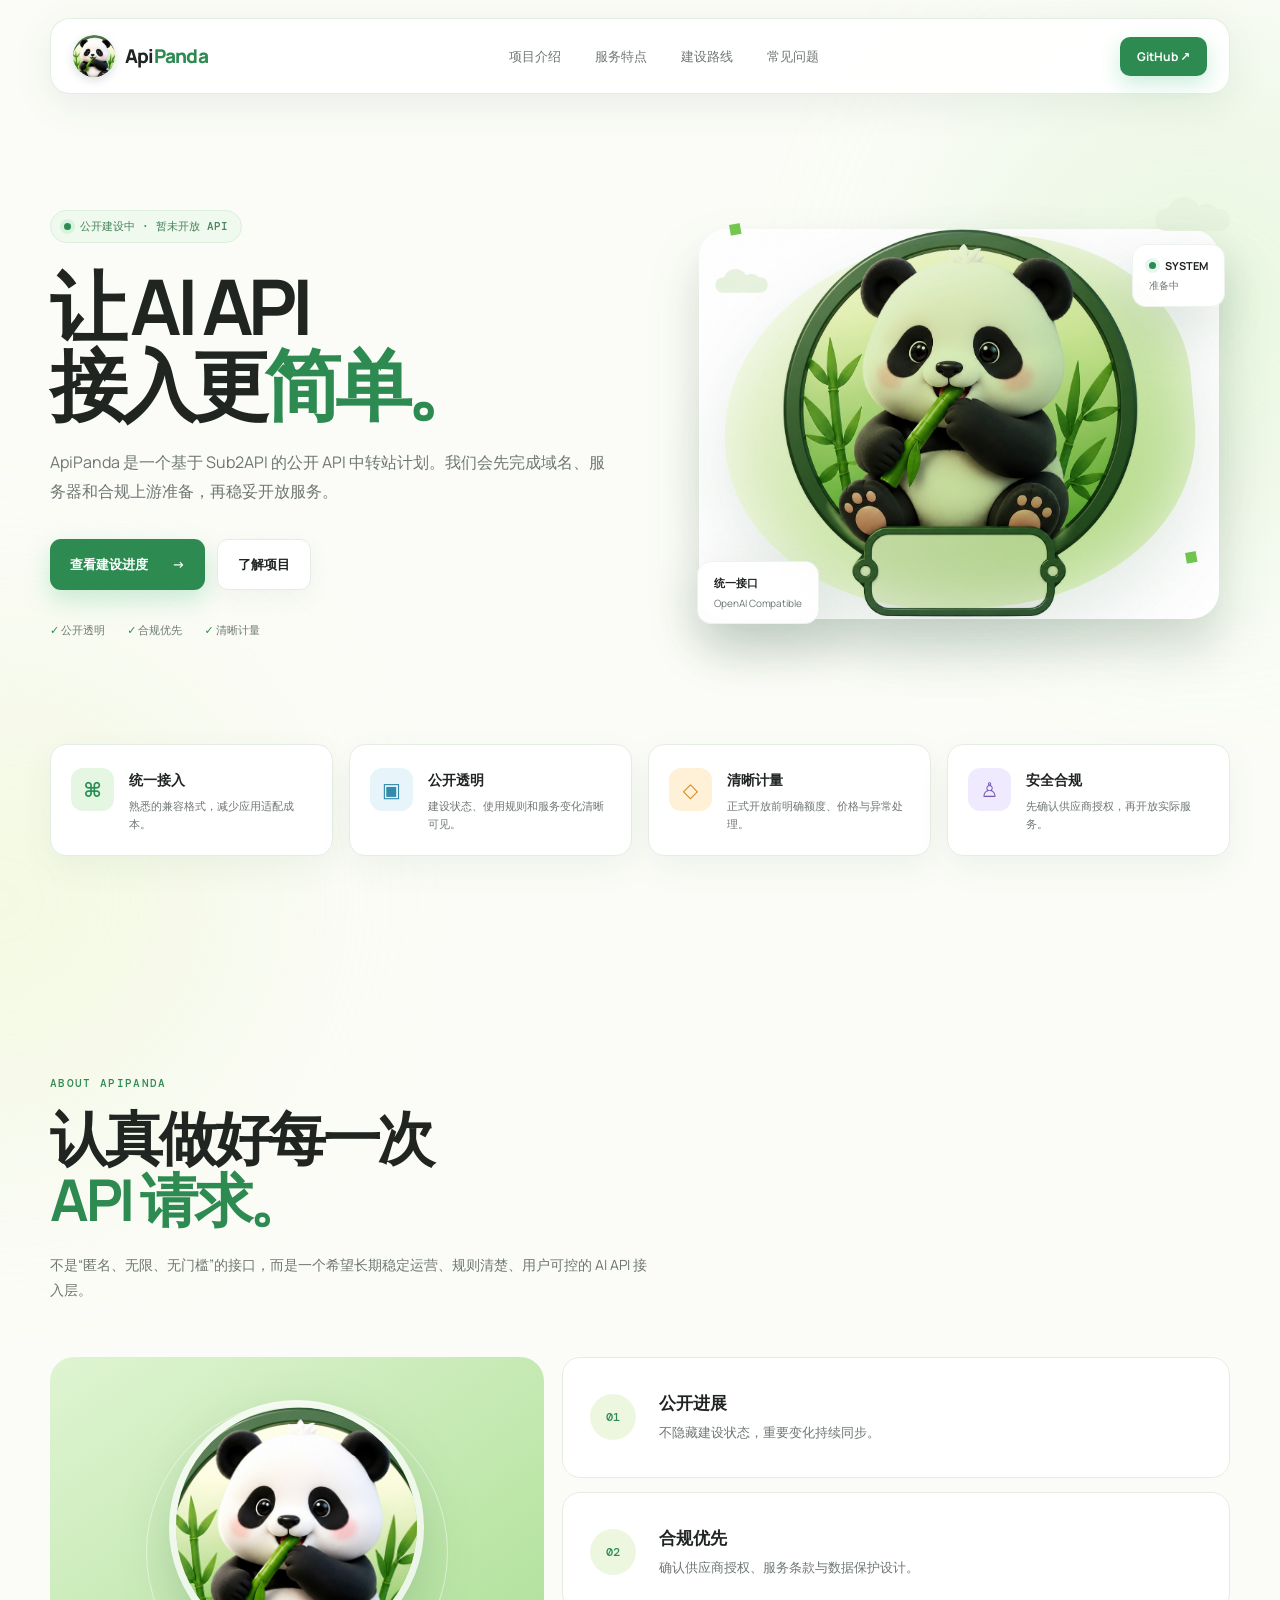
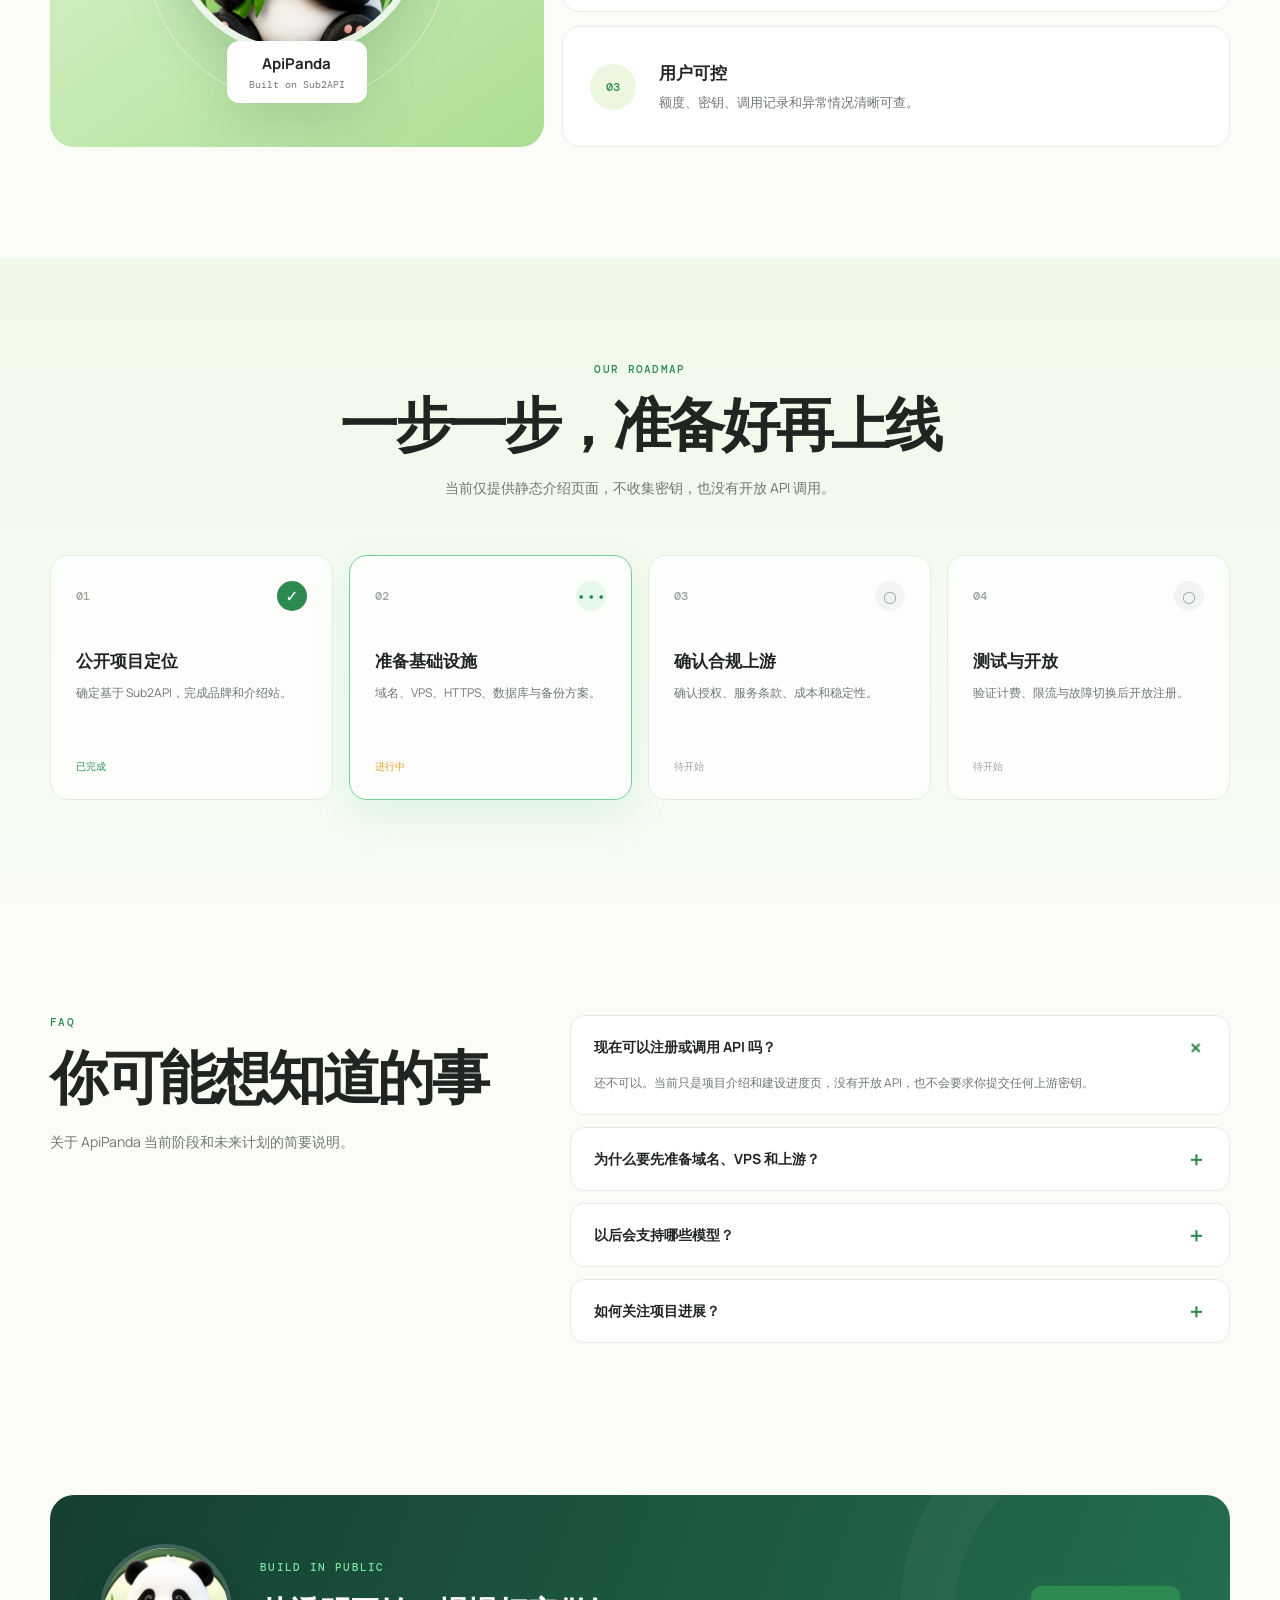
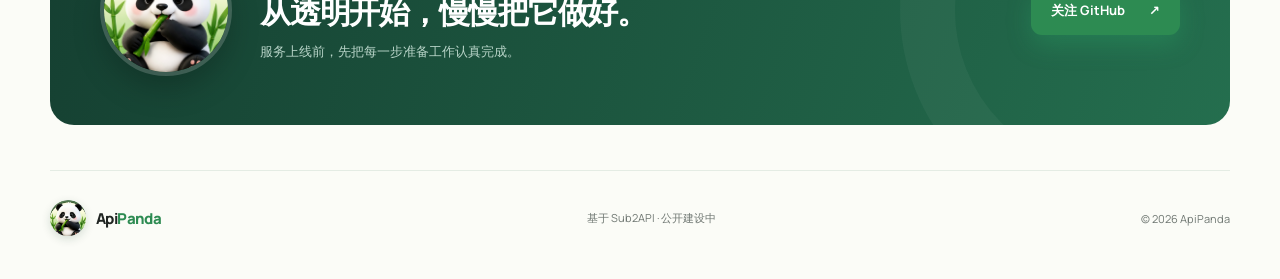
==== commit 825c99fa: "Update site with chibi panda branding" ====
--- a/index.html
+++ b/index.html
@@ -6,7 +6,7 @@
     <meta name="description" content="ApiPanda：一个基于 Sub2API、公开透明建设中的 AI API 接入服务。" />
     <meta name="theme-color" content="#2fba70" />
     <title>ApiPanda · 让 AI API 接入更简单</title>
-    <link rel="icon" href="apipanda-mark.svg" type="image/svg+xml" />
+    <link rel="icon" href="apipanda-chibi-icon.png" type="image/png" />
     <link rel="preconnect" href="https://fonts.googleapis.com" />
     <link rel="preconnect" href="https://fonts.gstatic.com" crossorigin />
     <link href="https://fonts.googleapis.com/css2?family=DM+Mono:wght@400;500&family=Manrope:wght@400;500;600;700;800&display=swap" rel="stylesheet" />
@@ -15,7 +15,7 @@
   <body>
     <div class="page-glow glow-one"></div><div class="page-glow glow-two"></div>
     <header class="site-header shell">
-      <a class="brand" href="#top" aria-label="ApiPanda 首页"><img src="apipanda-mark.svg" alt="" /><span>Api<span>Panda</span></span></a>
+      <a class="brand" href="#top" aria-label="ApiPanda 首页"><img src="apipanda-chibi-icon.png" alt="" /><span>Api<span>Panda</span></span></a>
       <nav class="nav-links" aria-label="主导航">
         <a href="#about">项目介绍</a><a href="#features">服务特点</a><a href="#roadmap">建设路线</a><a href="#faq">常见问题</a>
       </nav>
@@ -34,7 +34,7 @@
         </div>
         <div class="hero-art reveal">
           <span class="leaf leaf-a">◆</span><span class="leaf leaf-b">◆</span><span class="cloud cloud-a"></span><span class="cloud cloud-b"></span>
-          <div class="panda-halo"></div><img class="hero-panda" src="apipanda-mark.svg" alt="ApiPanda 熊猫品牌图标" />
+          <div class="panda-halo"></div><img class="hero-panda" src="apipanda-chibi.png" alt="ApiPanda Q版熊猫品牌图" />
           <div class="float-card card-status"><b><i></i> SYSTEM</b><span>准备中</span></div>
           <div class="float-card card-route"><b>统一接口</b><span>OpenAI Compatible</span></div>
         </div>
@@ -50,7 +50,7 @@
       <section id="about" class="section shell">
         <div class="section-heading"><p class="eyebrow">ABOUT APIPANDA</p><h2>认真做好每一次<br /><span>API 请求。</span></h2><p>不是“匿名、无限、无门槛”的接口，而是一个希望长期稳定运营、规则清楚、用户可控的 AI API 接入层。</p></div>
         <div class="about-panel">
-          <div class="about-visual"><img src="apipanda-mark.svg" alt="" /><div><b>ApiPanda</b><span>Built on Sub2API</span></div></div>
+          <div class="about-visual"><img src="apipanda-chibi-icon.png" alt="" /><div><b>ApiPanda</b><span>Built on Sub2API</span></div></div>
           <div class="principles"><article><span>01</span><div><h3>公开进展</h3><p>不隐藏建设状态，重要变化持续同步。</p></div></article><article><span>02</span><div><h3>合规优先</h3><p>确认供应商授权、服务条款与数据保护设计。</p></div></article><article><span>03</span><div><h3>用户可控</h3><p>额度、密钥、调用记录和异常情况清晰可查。</p></div></article></div>
         </div>
       </section>
@@ -76,9 +76,9 @@
         </div>
       </section>
 
-      <section class="cta shell"><img src="apipanda-mark.svg" alt="" /><div><p class="eyebrow">BUILD IN PUBLIC</p><h2>从透明开始，慢慢把它做好。</h2><p>服务上线前，先把每一步准备工作认真完成。</p></div><a class="button primary" href="https://github.com/Henry0620-tuzi/apipanda" target="_blank" rel="noreferrer">关注 GitHub <span>↗</span></a></section>
+      <section class="cta shell"><img src="apipanda-chibi-icon.png" alt="" /><div><p class="eyebrow">BUILD IN PUBLIC</p><h2>从透明开始，慢慢把它做好。</h2><p>服务上线前，先把每一步准备工作认真完成。</p></div><a class="button primary" href="https://github.com/Henry0620-tuzi/apipanda" target="_blank" rel="noreferrer">关注 GitHub <span>↗</span></a></section>
     </main>
-    <footer class="site-footer shell"><a class="brand" href="#top"><img src="apipanda-mark.svg" alt="" /><span>Api<span>Panda</span></span></a><p>基于 Sub2API · 公开建设中</p><p>© <span id="year"></span> ApiPanda</p></footer>
+    <footer class="site-footer shell"><a class="brand" href="#top"><img src="apipanda-chibi-icon.png" alt="" /><span>Api<span>Panda</span></span></a><p>基于 Sub2API · 公开建设中</p><p>© <span id="year"></span> ApiPanda</p></footer>
     <script src="script.js"></script>
   </body>
 </html>
--- a/styles.css
+++ b/styles.css
@@ -1,4 +1,4 @@
-:root{--green:#2fba70;--green-dark:#174f3a;--green-soft:#eaf8e8;--ink:#202522;--muted:#6f7772;--line:#e8eee9;--paper:#fbfdf9;--white:#fff;--shadow:0 20px 55px rgba(35,83,55,.10)}
+:root{--green:#2d8b52;--green-dark:#163f2d;--green-soft:#edf7df;--ink:#202522;--muted:#6f7772;--line:#e4ece4;--paper:#fbfcf7;--white:#fff;--shadow:0 20px 55px rgba(27,74,45,.13)}
 *{box-sizing:border-box}html{scroll-behavior:smooth}body{margin:0;background:var(--paper);color:var(--ink);font-family:Manrope,system-ui,sans-serif;overflow-x:hidden}a{color:inherit;text-decoration:none}.shell{width:min(1180px,calc(100% - 48px));margin-inline:auto}.page-glow{position:fixed;width:500px;height:500px;border-radius:50%;filter:blur(100px);opacity:.32;z-index:-1}.glow-one{background:#c8efb9;right:-170px;top:60px}.glow-two{background:#e7f5bf;left:-250px;top:650px}
 .site-header{height:76px;margin-top:18px;padding:0 22px;background:rgba(255,255,255,.86);backdrop-filter:blur(18px);border:1px solid rgba(232,238,233,.9);border-radius:18px;display:flex;align-items:center;justify-content:space-between;position:relative;z-index:20;box-shadow:0 10px 40px rgba(40,82,52,.06)}.brand{display:flex;align-items:center;gap:10px;font-weight:800;font-size:19px;letter-spacing:-.04em}.brand img{width:38px;height:38px}.brand>span>span{color:var(--green)}.nav-links{display:flex;gap:34px;font-size:13px;color:var(--muted)}.nav-links a{transition:.2s}.nav-links a:hover{color:var(--green)}.header-button{font-size:12px;font-weight:700;color:#fff;background:var(--green);padding:11px 17px;border-radius:10px;box-shadow:0 8px 20px rgba(47,186,112,.24)}.menu-button{display:none;border:0;background:none;font-size:24px}
 .hero{min-height:650px;display:grid;grid-template-columns:1.05fr .95fr;align-items:center;gap:40px;padding-top:50px;padding-bottom:40px}.status-pill{display:inline-flex;align-items:center;gap:9px;background:#eff9ed;color:#45835b;border:1px solid #dbefda;border-radius:99px;padding:8px 13px;font:500 11px 'DM Mono',monospace}.status-pill i,.card-status i{width:7px;height:7px;border-radius:50%;background:var(--green);box-shadow:0 0 0 4px rgba(47,186,112,.12)}.hero h1{font-size:clamp(58px,6vw,82px);line-height:1.02;letter-spacing:-.075em;margin:24px 0}.hero h1 span,.section-heading h2 span{color:var(--green)}.hero-copy>p{max-width:570px;color:var(--muted);line-height:1.85;font-size:16px}.hero-actions{display:flex;gap:12px;margin:32px 0}.button{display:inline-flex;align-items:center;justify-content:center;gap:24px;padding:15px 20px;border-radius:11px;font-size:13px;font-weight:700;transition:.25s}.primary{background:var(--green);color:#fff;box-shadow:0 10px 24px rgba(47,186,112,.25)}.primary:hover{transform:translateY(-2px);background:#28aa64}.secondary{background:#fff;border:1px solid var(--line);box-shadow:0 8px 25px rgba(45,70,50,.05)}.trust-row{display:flex;gap:22px;color:#6d7b71;font-size:11px}.trust-row span::first-letter{color:var(--green)}
@@ -11,3 +11,14 @@
 .reveal{animation:rise .7s ease both}.hero-art{animation-delay:.12s}@keyframes rise{from{opacity:0;transform:translateY(18px)}to{opacity:1;transform:none}}
 @media(max-width:900px){.nav-links{display:none;position:absolute;top:84px;left:0;right:0;background:#fff;padding:22px;border:1px solid var(--line);border-radius:16px;box-shadow:var(--shadow);flex-direction:column}.nav-links.is-open{display:flex}.header-button{display:none}.menu-button{display:block}.hero{grid-template-columns:1fr;padding-top:95px}.hero-copy{text-align:center}.hero-copy>p{margin-inline:auto}.hero-actions,.trust-row{justify-content:center}.hero-art{height:430px}.feature-cards{grid-template-columns:repeat(2,1fr)}.about-panel{grid-template-columns:1fr}.roadmap-grid{grid-template-columns:repeat(2,1fr)}.faq-section{grid-template-columns:1fr;gap:40px}.cta{grid-template-columns:auto 1fr}.cta .button{grid-column:2;justify-self:start}}
 @media(max-width:600px){.shell{width:min(100% - 28px,1180px)}.site-header{margin-top:10px;height:66px;padding:0 16px}.brand{font-size:17px}.brand img{width:34px;height:34px}.hero{padding-top:65px}.hero h1{font-size:51px}.hero-actions{flex-direction:column}.trust-row{gap:9px;flex-wrap:wrap}.hero-art{height:350px}.panda-halo{width:310px;height:245px}.hero-panda{width:260px}.float-card{transform:scale(.85)}.card-status{right:-8px}.card-route{left:-8px}.feature-cards{grid-template-columns:1fr;margin-bottom:60px}.section{padding:75px 0}.about-visual{min-height:330px}.about-visual img{width:190px}.principles article{padding:21px}.roadmap-wrap{padding:75px 0}.roadmap-grid{grid-template-columns:1fr}.roadmap-grid article{min-height:215px}.faq-list details{padding:19px}.cta{padding:32px 25px;text-align:center;display:flex;flex-direction:column}.cta img{width:105px}.cta .button{align-self:stretch}.site-footer{display:block;text-align:center}.site-footer .brand{justify-content:center}.site-footer p{margin-top:14px}}
+
+/* Q版熊猫品牌适配 */
+.site-header{background:rgba(255,255,255,.9);border-color:rgba(228,236,228,.95);border-radius:20px;box-shadow:0 10px 40px rgba(31,74,45,.08)}
+.brand img{width:42px;height:42px;border-radius:50%;object-fit:cover;box-shadow:0 3px 10px rgba(21,65,39,.16)}
+.hero-art{height:540px}
+.panda-halo{width:470px;height:370px;background:linear-gradient(145deg,#f3f8df,#acd77d);transform:rotate(-5deg);box-shadow:inset 0 0 65px rgba(255,255,255,.76),0 28px 70px rgba(37,91,51,.12)}
+.hero-panda{width:min(520px,100%);border-radius:28px;mix-blend-mode:multiply;filter:drop-shadow(0 28px 24px rgba(22,65,37,.18))}
+.about-visual img{width:255px;height:255px;object-fit:cover;border-radius:50%;border:7px solid rgba(255,255,255,.78);filter:drop-shadow(0 20px 25px rgba(31,85,42,.2))}
+.cta img{width:132px;height:132px;object-fit:cover;border-radius:50%;border:4px solid rgba(255,255,255,.18);filter:drop-shadow(0 15px 15px rgba(0,0,0,.22))}
+.site-footer .brand img{width:36px;height:36px}
+@media(max-width:600px){.brand img{width:36px;height:36px}.hero-art{height:360px}.panda-halo{width:310px;height:255px}.hero-panda{width:350px;max-width:105%}.about-visual img{width:210px;height:210px}.cta img{width:112px;height:112px}}
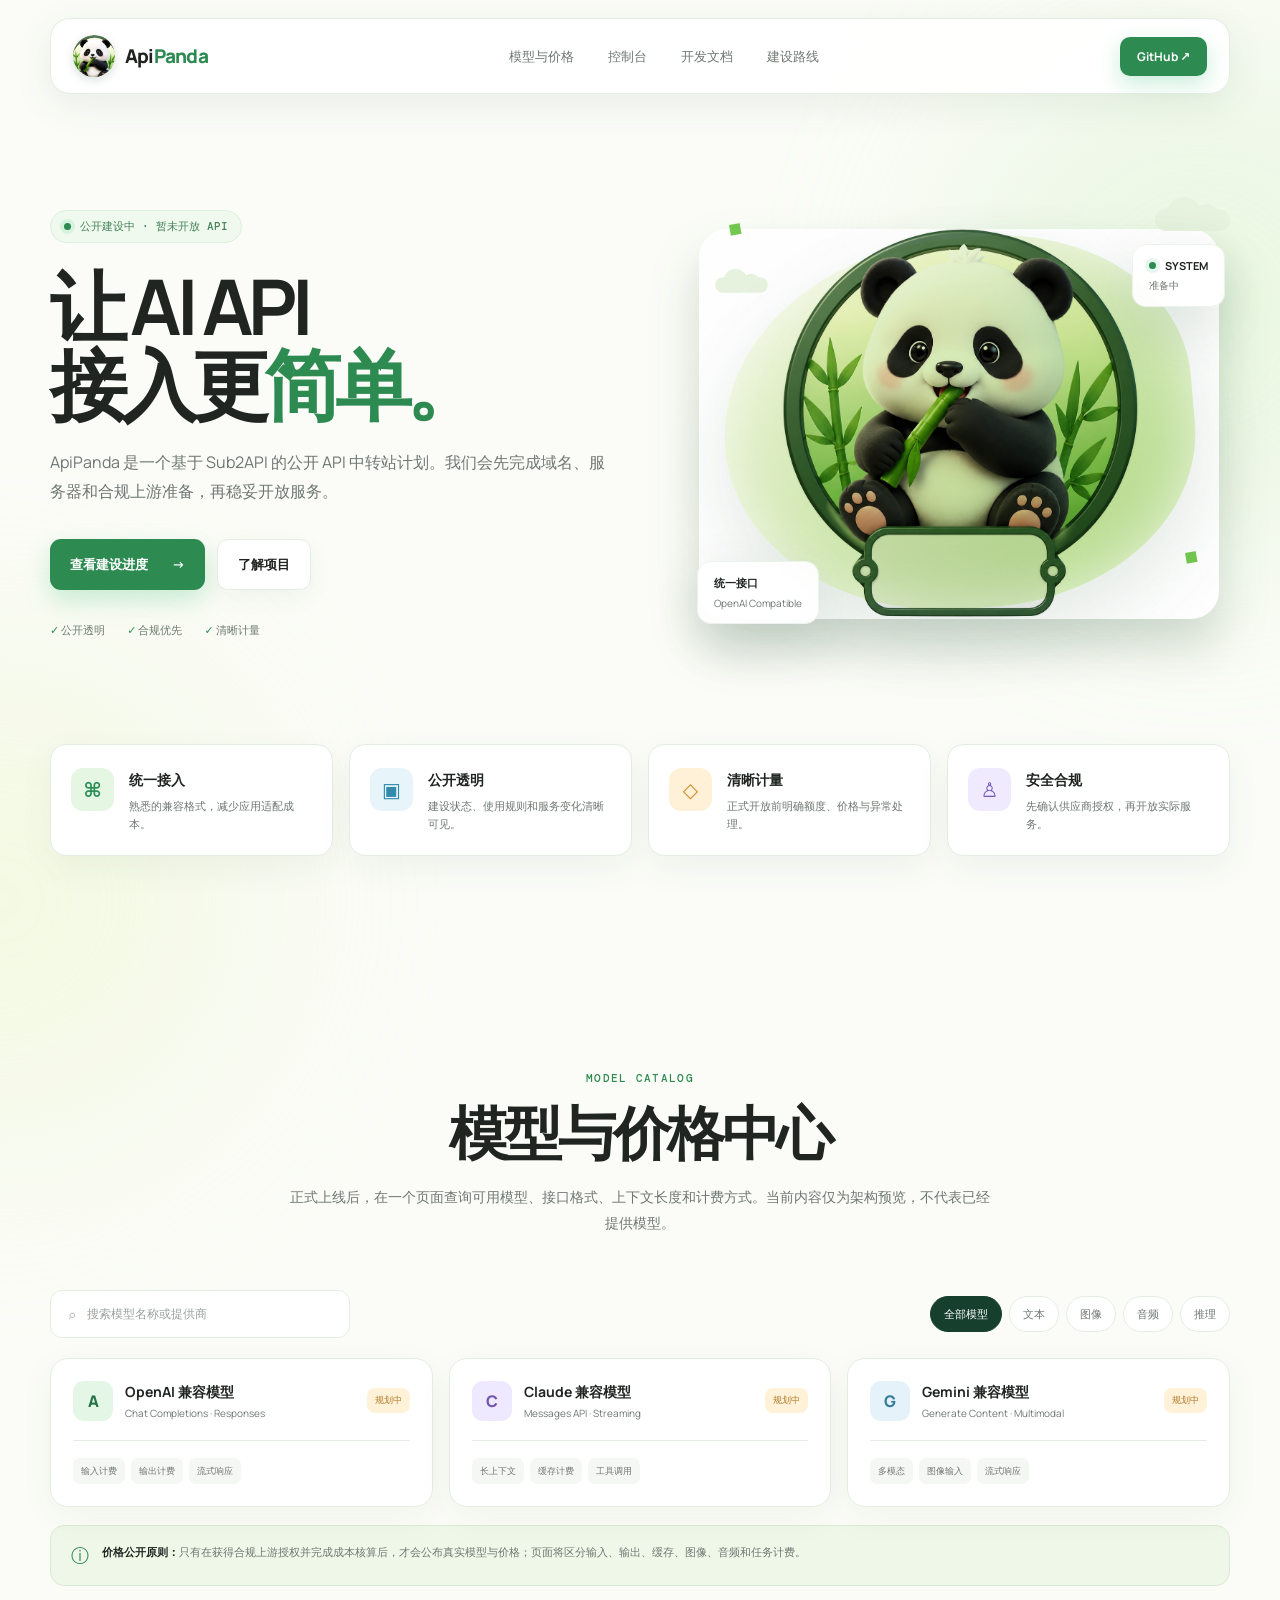
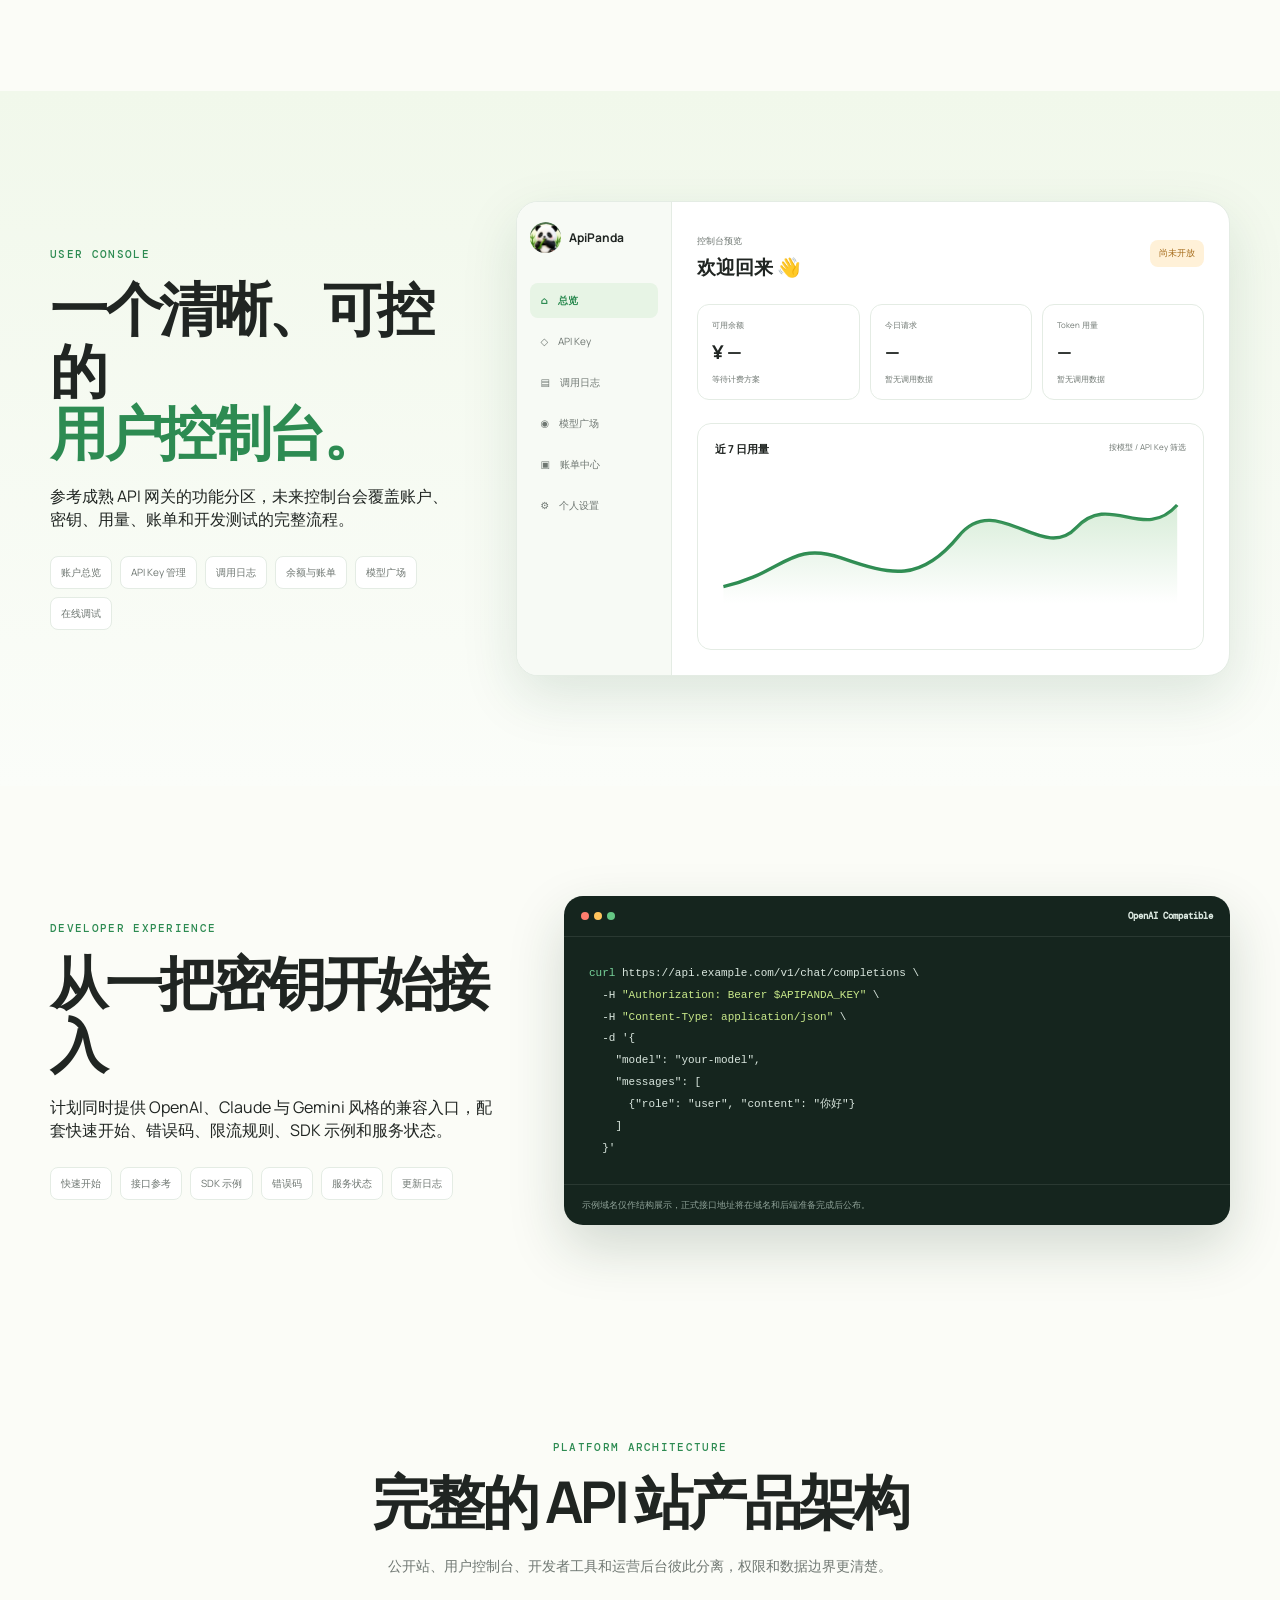
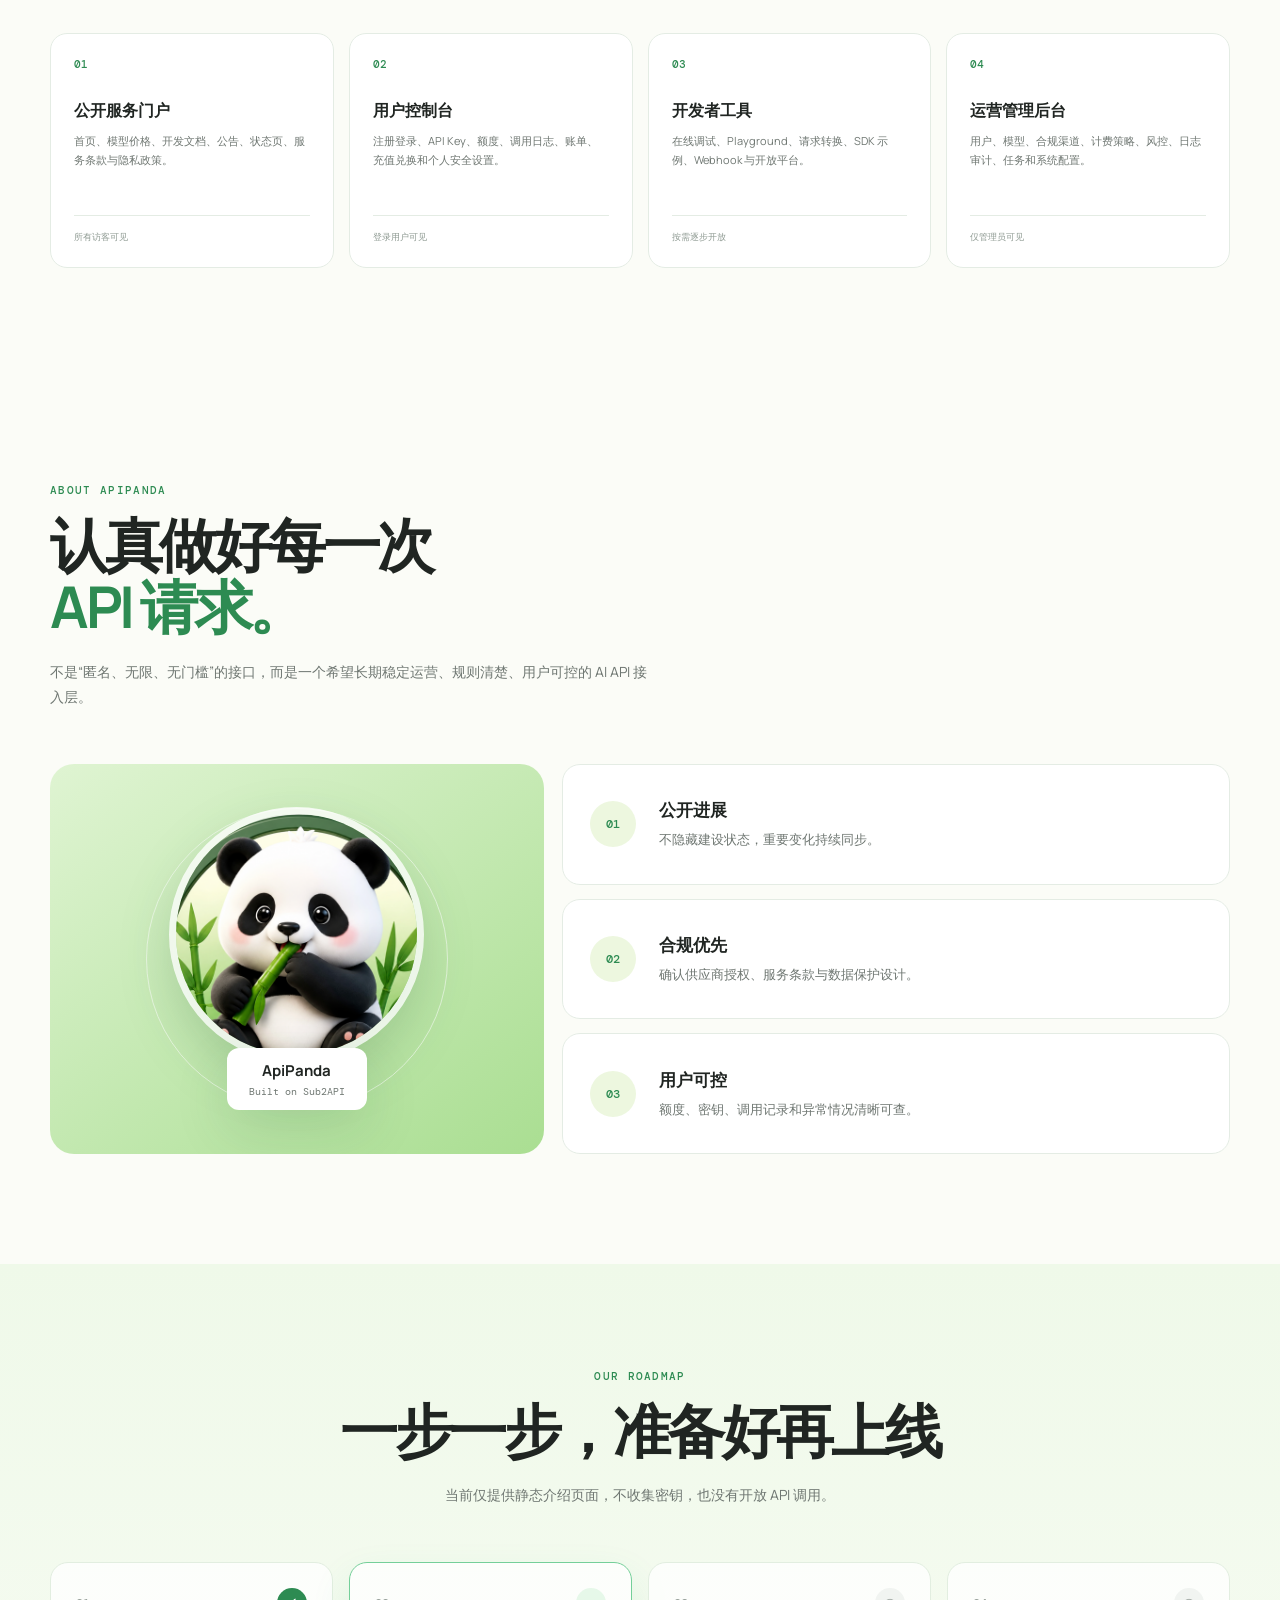
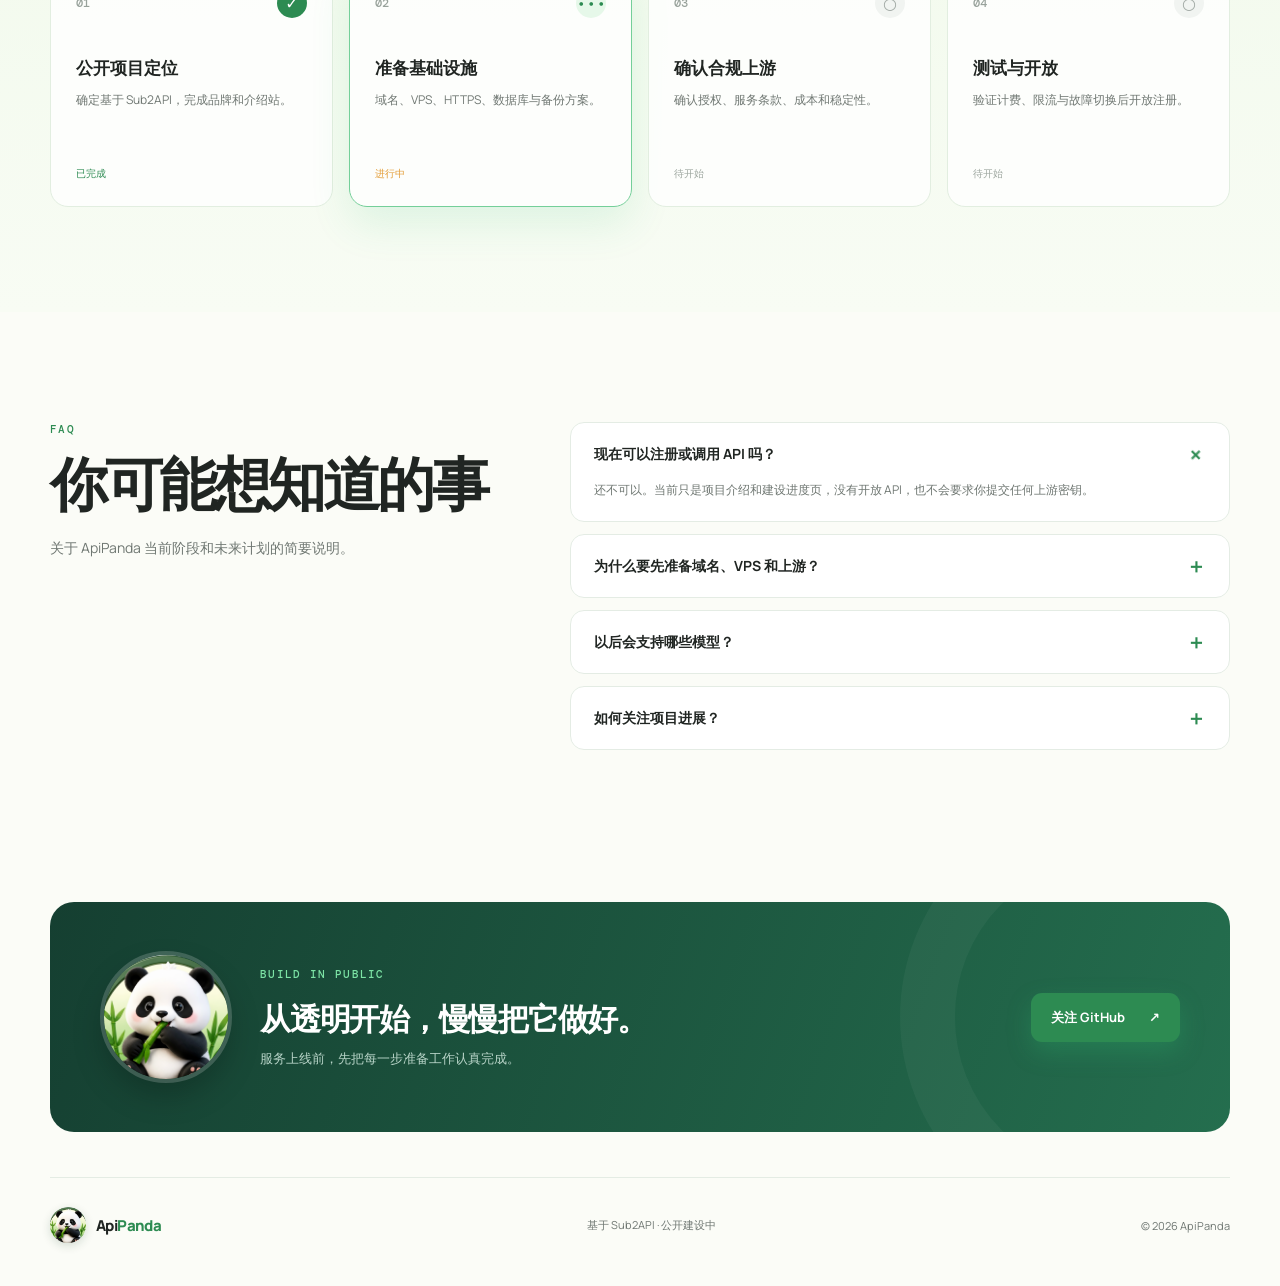
==== commit e4f81fb9: "Complete ApiPanda platform architecture" ====
--- a/index.html
+++ b/index.html
@@ -6,18 +6,18 @@
     <meta name="description" content="ApiPanda：一个基于 Sub2API、公开透明建设中的 AI API 接入服务。" />
     <meta name="theme-color" content="#2fba70" />
     <title>ApiPanda · 让 AI API 接入更简单</title>
-    <link rel="icon" href="apipanda-chibi-icon.png" type="image/png" />
+    <link rel="icon" href="apipanda-chibi-icon.png?v=20260713-2" type="image/png" />
     <link rel="preconnect" href="https://fonts.googleapis.com" />
     <link rel="preconnect" href="https://fonts.gstatic.com" crossorigin />
     <link href="https://fonts.googleapis.com/css2?family=DM+Mono:wght@400;500&family=Manrope:wght@400;500;600;700;800&display=swap" rel="stylesheet" />
-    <link rel="stylesheet" href="styles.css" />
+    <link rel="stylesheet" href="styles.css?v=20260713-2" />
   </head>
   <body>
     <div class="page-glow glow-one"></div><div class="page-glow glow-two"></div>
     <header class="site-header shell">
-      <a class="brand" href="#top" aria-label="ApiPanda 首页"><img src="apipanda-chibi-icon.png" alt="" /><span>Api<span>Panda</span></span></a>
+      <a class="brand" href="#top" aria-label="ApiPanda 首页"><img src="apipanda-chibi-icon.png?v=20260713-2" alt="" /><span>Api<span>Panda</span></span></a>
       <nav class="nav-links" aria-label="主导航">
-        <a href="#about">项目介绍</a><a href="#features">服务特点</a><a href="#roadmap">建设路线</a><a href="#faq">常见问题</a>
+        <a href="#models">模型与价格</a><a href="#console">控制台</a><a href="#docs">开发文档</a><a href="#roadmap">建设路线</a>
       </nav>
       <a class="header-button" href="https://github.com/Henry0620-tuzi/apipanda" target="_blank" rel="noreferrer">GitHub <span>↗</span></a>
       <button class="menu-button" aria-label="打开菜单" aria-expanded="false">☰</button>
@@ -34,7 +34,7 @@
         </div>
         <div class="hero-art reveal">
           <span class="leaf leaf-a">◆</span><span class="leaf leaf-b">◆</span><span class="cloud cloud-a"></span><span class="cloud cloud-b"></span>
-          <div class="panda-halo"></div><img class="hero-panda" src="apipanda-chibi.png" alt="ApiPanda Q版熊猫品牌图" />
+          <div class="panda-halo"></div><img class="hero-panda" src="apipanda-chibi.png?v=20260713-2" alt="ApiPanda Q版熊猫品牌图" />
           <div class="float-card card-status"><b><i></i> SYSTEM</b><span>准备中</span></div>
           <div class="float-card card-route"><b>统一接口</b><span>OpenAI Compatible</span></div>
         </div>
@@ -47,10 +47,56 @@
         <article><span class="feature-icon purple">♙</span><div><h3>安全合规</h3><p>先确认供应商授权，再开放实际服务。</p></div></article>
       </section>
 
+      <section id="models" class="product-section shell">
+        <div class="center-heading"><p class="eyebrow">MODEL CATALOG</p><h2>模型与价格中心</h2><p>正式上线后，在一个页面查询可用模型、接口格式、上下文长度和计费方式。当前内容仅为架构预览，不代表已经提供模型。</p></div>
+        <div class="model-toolbar"><div class="fake-search">⌕　搜索模型名称或提供商</div><div class="filter-chips"><span class="active">全部模型</span><span>文本</span><span>图像</span><span>音频</span><span>推理</span></div></div>
+        <div class="model-grid">
+          <article><div class="model-head"><span class="model-logo">A</span><div><h3>OpenAI 兼容模型</h3><p>Chat Completions · Responses</p></div><b>规划中</b></div><div class="model-meta"><span>输入计费</span><span>输出计费</span><span>流式响应</span></div></article>
+          <article><div class="model-head"><span class="model-logo purple">C</span><div><h3>Claude 兼容模型</h3><p>Messages API · Streaming</p></div><b>规划中</b></div><div class="model-meta"><span>长上下文</span><span>缓存计费</span><span>工具调用</span></div></article>
+          <article><div class="model-head"><span class="model-logo blue">G</span><div><h3>Gemini 兼容模型</h3><p>Generate Content · Multimodal</p></div><b>规划中</b></div><div class="model-meta"><span>多模态</span><span>图像输入</span><span>流式响应</span></div></article>
+        </div>
+        <div class="notice-bar"><span>ⓘ</span><p><b>价格公开原则：</b>只有在获得合规上游授权并完成成本核算后，才会公布真实模型与价格；页面将区分输入、输出、缓存、图像、音频和任务计费。</p></div>
+      </section>
+
+      <section id="console" class="console-wrap">
+        <div class="shell console-layout">
+          <div class="section-heading"><p class="eyebrow">USER CONSOLE</p><h2>一个清晰、可控的<br /><span>用户控制台。</span></h2><p>参考成熟 API 网关的功能分区，未来控制台会覆盖账户、密钥、用量、账单和开发测试的完整流程。</p>
+            <div class="module-list"><span>账户总览</span><span>API Key 管理</span><span>调用日志</span><span>余额与账单</span><span>模型广场</span><span>在线调试</span></div>
+          </div>
+          <div class="dashboard-mockup">
+            <aside><div class="mini-brand"><img src="apipanda-chibi-icon.png?v=20260713-2" alt="" /><b>ApiPanda</b></div><nav><span class="active">⌂　总览</span><span>◇　API Key</span><span>▤　调用日志</span><span>◉　模型广场</span><span>▣　账单中心</span><span>⚙　个人设置</span></nav></aside>
+            <div class="dash-main"><header><div><small>控制台预览</small><h3>欢迎回来 👋</h3></div><span class="coming-badge">尚未开放</span></header><div class="metric-row"><article><span>可用余额</span><b>¥ —</b><small>等待计费方案</small></article><article><span>今日请求</span><b>—</b><small>暂无调用数据</small></article><article><span>Token 用量</span><b>—</b><small>暂无调用数据</small></article></div><div class="chart-card"><div><b>近 7 日用量</b><span>按模型 / API Key 筛选</span></div><svg viewBox="0 0 560 150" role="img" aria-label="用量图表示意"><path d="M10 125 C80 110 90 70 150 91 S245 120 290 65 S390 98 430 55 S510 73 550 28" fill="none" stroke="#2d8b52" stroke-width="4"/><path d="M10 125 C80 110 90 70 150 91 S245 120 290 65 S390 98 430 55 S510 73 550 28 L550 145 L10 145Z" fill="url(#area)"/><defs><linearGradient id="area" x1="0" y1="0" x2="0" y2="1"><stop stop-color="#73bd75" stop-opacity=".28"/><stop offset="1" stop-color="#73bd75" stop-opacity="0"/></linearGradient></defs></svg></div></div>
+          </div>
+        </div>
+      </section>
+
+      <section id="docs" class="section docs-section shell">
+        <div class="section-heading"><p class="eyebrow">DEVELOPER EXPERIENCE</p><h2>从一把密钥开始接入</h2><p>计划同时提供 OpenAI、Claude 与 Gemini 风格的兼容入口，配套快速开始、错误码、限流规则、SDK 示例和服务状态。</p><div class="docs-links"><span>快速开始</span><span>接口参考</span><span>SDK 示例</span><span>错误码</span><span>服务状态</span><span>更新日志</span></div></div>
+        <div class="code-window"><div class="code-top"><span><i></i><i></i><i></i></span><b>OpenAI Compatible</b></div><pre><code><span>curl</span> https://api.example.com/v1/chat/completions \
+  -H <em>"Authorization: Bearer $APIPANDA_KEY"</em> \
+  -H <em>"Content-Type: application/json"</em> \
+  -d '{
+    "model": "your-model",
+    "messages": [
+      {"role": "user", "content": "你好"}
+    ]
+  }'</code></pre><p>示例域名仅作结构展示，正式接口地址将在域名和后端准备完成后公布。</p></div>
+      </section>
+
+      <section class="architecture shell">
+        <div class="center-heading"><p class="eyebrow">PLATFORM ARCHITECTURE</p><h2>完整的 API 站产品架构</h2><p>公开站、用户控制台、开发者工具和运营后台彼此分离，权限和数据边界更清楚。</p></div>
+        <div class="architecture-grid">
+          <article><span>01</span><h3>公开服务门户</h3><p>首页、模型价格、开发文档、公告、状态页、服务条款与隐私政策。</p><div>所有访客可见</div></article>
+          <article><span>02</span><h3>用户控制台</h3><p>注册登录、API Key、额度、调用日志、账单、充值兑换和个人安全设置。</p><div>登录用户可见</div></article>
+          <article><span>03</span><h3>开发者工具</h3><p>在线调试、Playground、请求转换、SDK 示例、Webhook 与开放平台。</p><div>按需逐步开放</div></article>
+          <article><span>04</span><h3>运营管理后台</h3><p>用户、模型、合规渠道、计费策略、风控、日志审计、任务和系统配置。</p><div>仅管理员可见</div></article>
+        </div>
+      </section>
+
       <section id="about" class="section shell">
         <div class="section-heading"><p class="eyebrow">ABOUT APIPANDA</p><h2>认真做好每一次<br /><span>API 请求。</span></h2><p>不是“匿名、无限、无门槛”的接口，而是一个希望长期稳定运营、规则清楚、用户可控的 AI API 接入层。</p></div>
         <div class="about-panel">
-          <div class="about-visual"><img src="apipanda-chibi-icon.png" alt="" /><div><b>ApiPanda</b><span>Built on Sub2API</span></div></div>
+          <div class="about-visual"><img src="apipanda-chibi-icon.png?v=20260713-2" alt="" /><div><b>ApiPanda</b><span>Built on Sub2API</span></div></div>
           <div class="principles"><article><span>01</span><div><h3>公开进展</h3><p>不隐藏建设状态，重要变化持续同步。</p></div></article><article><span>02</span><div><h3>合规优先</h3><p>确认供应商授权、服务条款与数据保护设计。</p></div></article><article><span>03</span><div><h3>用户可控</h3><p>额度、密钥、调用记录和异常情况清晰可查。</p></div></article></div>
         </div>
       </section>
@@ -76,9 +122,9 @@
         </div>
       </section>
 
-      <section class="cta shell"><img src="apipanda-chibi-icon.png" alt="" /><div><p class="eyebrow">BUILD IN PUBLIC</p><h2>从透明开始，慢慢把它做好。</h2><p>服务上线前，先把每一步准备工作认真完成。</p></div><a class="button primary" href="https://github.com/Henry0620-tuzi/apipanda" target="_blank" rel="noreferrer">关注 GitHub <span>↗</span></a></section>
+      <section class="cta shell"><img src="apipanda-chibi-icon.png?v=20260713-2" alt="" /><div><p class="eyebrow">BUILD IN PUBLIC</p><h2>从透明开始，慢慢把它做好。</h2><p>服务上线前，先把每一步准备工作认真完成。</p></div><a class="button primary" href="https://github.com/Henry0620-tuzi/apipanda" target="_blank" rel="noreferrer">关注 GitHub <span>↗</span></a></section>
     </main>
-    <footer class="site-footer shell"><a class="brand" href="#top"><img src="apipanda-chibi-icon.png" alt="" /><span>Api<span>Panda</span></span></a><p>基于 Sub2API · 公开建设中</p><p>© <span id="year"></span> ApiPanda</p></footer>
-    <script src="script.js"></script>
+    <footer class="site-footer shell"><a class="brand" href="#top"><img src="apipanda-chibi-icon.png?v=20260713-2" alt="" /><span>Api<span>Panda</span></span></a><p>基于 Sub2API · 公开建设中</p><p>© <span id="year"></span> ApiPanda</p></footer>
+    <script src="script.js?v=20260713-2"></script>
   </body>
 </html>
--- a/styles.css
+++ b/styles.css
@@ -22,3 +22,10 @@
 .cta img{width:132px;height:132px;object-fit:cover;border-radius:50%;border:4px solid rgba(255,255,255,.18);filter:drop-shadow(0 15px 15px rgba(0,0,0,.22))}
 .site-footer .brand img{width:36px;height:36px}
 @media(max-width:600px){.brand img{width:36px;height:36px}.hero-art{height:360px}.panda-halo{width:310px;height:255px}.hero-panda{width:350px;max-width:105%}.about-visual img{width:210px;height:210px}.cta img{width:112px;height:112px}}
+
+/* 产品架构 */
+.product-section{padding:105px 0}.model-toolbar{display:flex;align-items:center;justify-content:space-between;gap:18px;margin:42px 0 20px}.fake-search{background:#fff;border:1px solid var(--line);border-radius:12px;padding:14px 18px;color:#9aa29d;font-size:12px;width:300px}.filter-chips{display:flex;gap:7px;flex-wrap:wrap}.filter-chips span{padding:9px 13px;border:1px solid var(--line);border-radius:99px;font-size:11px;color:var(--muted);background:#fff}.filter-chips .active{background:var(--green-dark);color:#fff;border-color:var(--green-dark)}.model-grid{display:grid;grid-template-columns:repeat(3,1fr);gap:16px}.model-grid article{background:#fff;border:1px solid var(--line);border-radius:18px;padding:22px;box-shadow:0 10px 35px rgba(30,70,43,.05)}.model-head{display:flex;align-items:center;gap:12px}.model-head>div{min-width:0}.model-head h3{font-size:14px;margin:0 0 4px}.model-head p{font-size:10px;color:var(--muted);margin:0}.model-head>b{margin-left:auto;font:500 9px 'DM Mono',monospace;color:#b07824;background:#fff2d9;padding:6px 8px;border-radius:8px}.model-logo{width:40px;height:40px;border-radius:11px;display:grid;place-items:center;background:#e4f6e5;color:#257346;font-weight:800}.model-logo.purple{background:#eee9ff;color:#7255ac}.model-logo.blue{background:#e5f2fa;color:#367c9c}.model-meta{display:flex;gap:6px;flex-wrap:wrap;border-top:1px solid var(--line);padding-top:17px;margin-top:19px}.model-meta span{font-size:9px;padding:6px 8px;background:#f5f7f4;border-radius:7px;color:var(--muted)}.notice-bar{display:flex;gap:13px;align-items:flex-start;background:#eff7e8;border:1px solid #dbead3;border-radius:14px;padding:17px 20px;margin-top:18px}.notice-bar>span{color:var(--green);font-size:18px}.notice-bar p{margin:0;color:var(--muted);font-size:11px;line-height:1.7}.notice-bar b{color:var(--ink)}
+.console-wrap{padding:110px 0;background:linear-gradient(180deg,#f1f8eb,#fbfdf9)}.console-layout{display:grid;grid-template-columns:.72fr 1.28fr;align-items:center;gap:65px}.module-list,.docs-links{display:flex;gap:8px;flex-wrap:wrap;margin-top:25px}.module-list span,.docs-links span{font-size:10px;background:#fff;border:1px solid var(--line);border-radius:8px;padding:8px 10px;color:var(--muted)}.dashboard-mockup{background:#fff;border:1px solid var(--line);border-radius:22px;min-height:465px;box-shadow:var(--shadow);display:grid;grid-template-columns:155px 1fr;overflow:hidden}.dashboard-mockup aside{background:#f7faf5;border-right:1px solid var(--line);padding:20px 13px}.mini-brand{display:flex;align-items:center;gap:8px;font-size:12px;margin-bottom:30px}.mini-brand img{width:31px;height:31px;border-radius:50%;object-fit:cover}.dashboard-mockup nav{display:flex;flex-direction:column;gap:6px}.dashboard-mockup nav span{font-size:10px;color:var(--muted);padding:10px;border-radius:8px}.dashboard-mockup nav .active{background:#e7f4e5;color:var(--green);font-weight:700}.dash-main{padding:25px}.dash-main header{display:flex;justify-content:space-between;align-items:center}.dash-main header small{color:var(--muted);font-size:9px}.dash-main header h3{margin:5px 0 0;font-size:19px}.coming-badge{font:500 9px 'DM Mono',monospace;background:#fff1d8;color:#a46a18;padding:7px 9px;border-radius:8px}.metric-row{display:grid;grid-template-columns:repeat(3,1fr);gap:10px;margin:23px 0}.metric-row article{border:1px solid var(--line);border-radius:12px;padding:14px}.metric-row span,.metric-row small{display:block;font-size:8px;color:var(--muted)}.metric-row b{display:block;font-size:19px;margin:8px 0}.chart-card{border:1px solid var(--line);border-radius:14px;padding:17px}.chart-card>div{display:flex;justify-content:space-between}.chart-card b{font-size:11px}.chart-card span{font-size:8px;color:var(--muted)}.chart-card svg{width:100%;height:165px;margin-top:5px}
+.docs-section{display:grid;grid-template-columns:.8fr 1.2fr;gap:70px;align-items:center}.code-window{background:#15251e;color:#dae7df;border-radius:19px;overflow:hidden;box-shadow:0 22px 55px rgba(20,55,35,.18)}.code-top{display:flex;align-items:center;justify-content:space-between;padding:14px 17px;border-bottom:1px solid rgba(255,255,255,.09);font:9px 'DM Mono',monospace}.code-top span{display:flex;gap:5px}.code-top i{display:block;width:8px;height:8px;border-radius:50%;background:#ff7d6e}.code-top i:nth-child(2){background:#ffc45c}.code-top i:nth-child(3){background:#65c784}.code-window pre{margin:0;padding:25px;overflow:auto;font:11px/1.9 'DM Mono',monospace}.code-window code>span{color:#78d49b}.code-window em{color:#c9e98a;font-style:normal}.code-window>p{font-size:9px;color:#8fa298;border-top:1px solid rgba(255,255,255,.09);margin:0;padding:13px 18px}.architecture{padding:105px 0}.architecture-grid{display:grid;grid-template-columns:repeat(4,1fr);gap:15px}.architecture-grid article{border:1px solid var(--line);background:#fff;border-radius:17px;padding:23px;display:flex;flex-direction:column;min-height:235px}.architecture-grid article>span{font:500 11px 'DM Mono',monospace;color:var(--green)}.architecture-grid h3{font-size:16px;margin:28px 0 10px}.architecture-grid p{font-size:11px;color:var(--muted);line-height:1.7;margin:0}.architecture-grid article>div{margin-top:auto;font-size:9px;color:#8d9991;border-top:1px solid var(--line);padding-top:14px}
+@media(max-width:900px){.model-grid{grid-template-columns:1fr}.console-layout,.docs-section{grid-template-columns:1fr}.architecture-grid{grid-template-columns:repeat(2,1fr)}}
+@media(max-width:600px){.model-toolbar{align-items:stretch;flex-direction:column}.fake-search{width:100%}.filter-chips{overflow:auto;flex-wrap:nowrap}.dashboard-mockup{grid-template-columns:1fr}.dashboard-mockup aside{display:none}.dash-main{padding:18px}.metric-row{grid-template-columns:1fr}.chart-card svg{height:120px}.architecture-grid{grid-template-columns:1fr}.architecture-grid article{min-height:205px}.code-window pre{font-size:9px;padding:18px}}
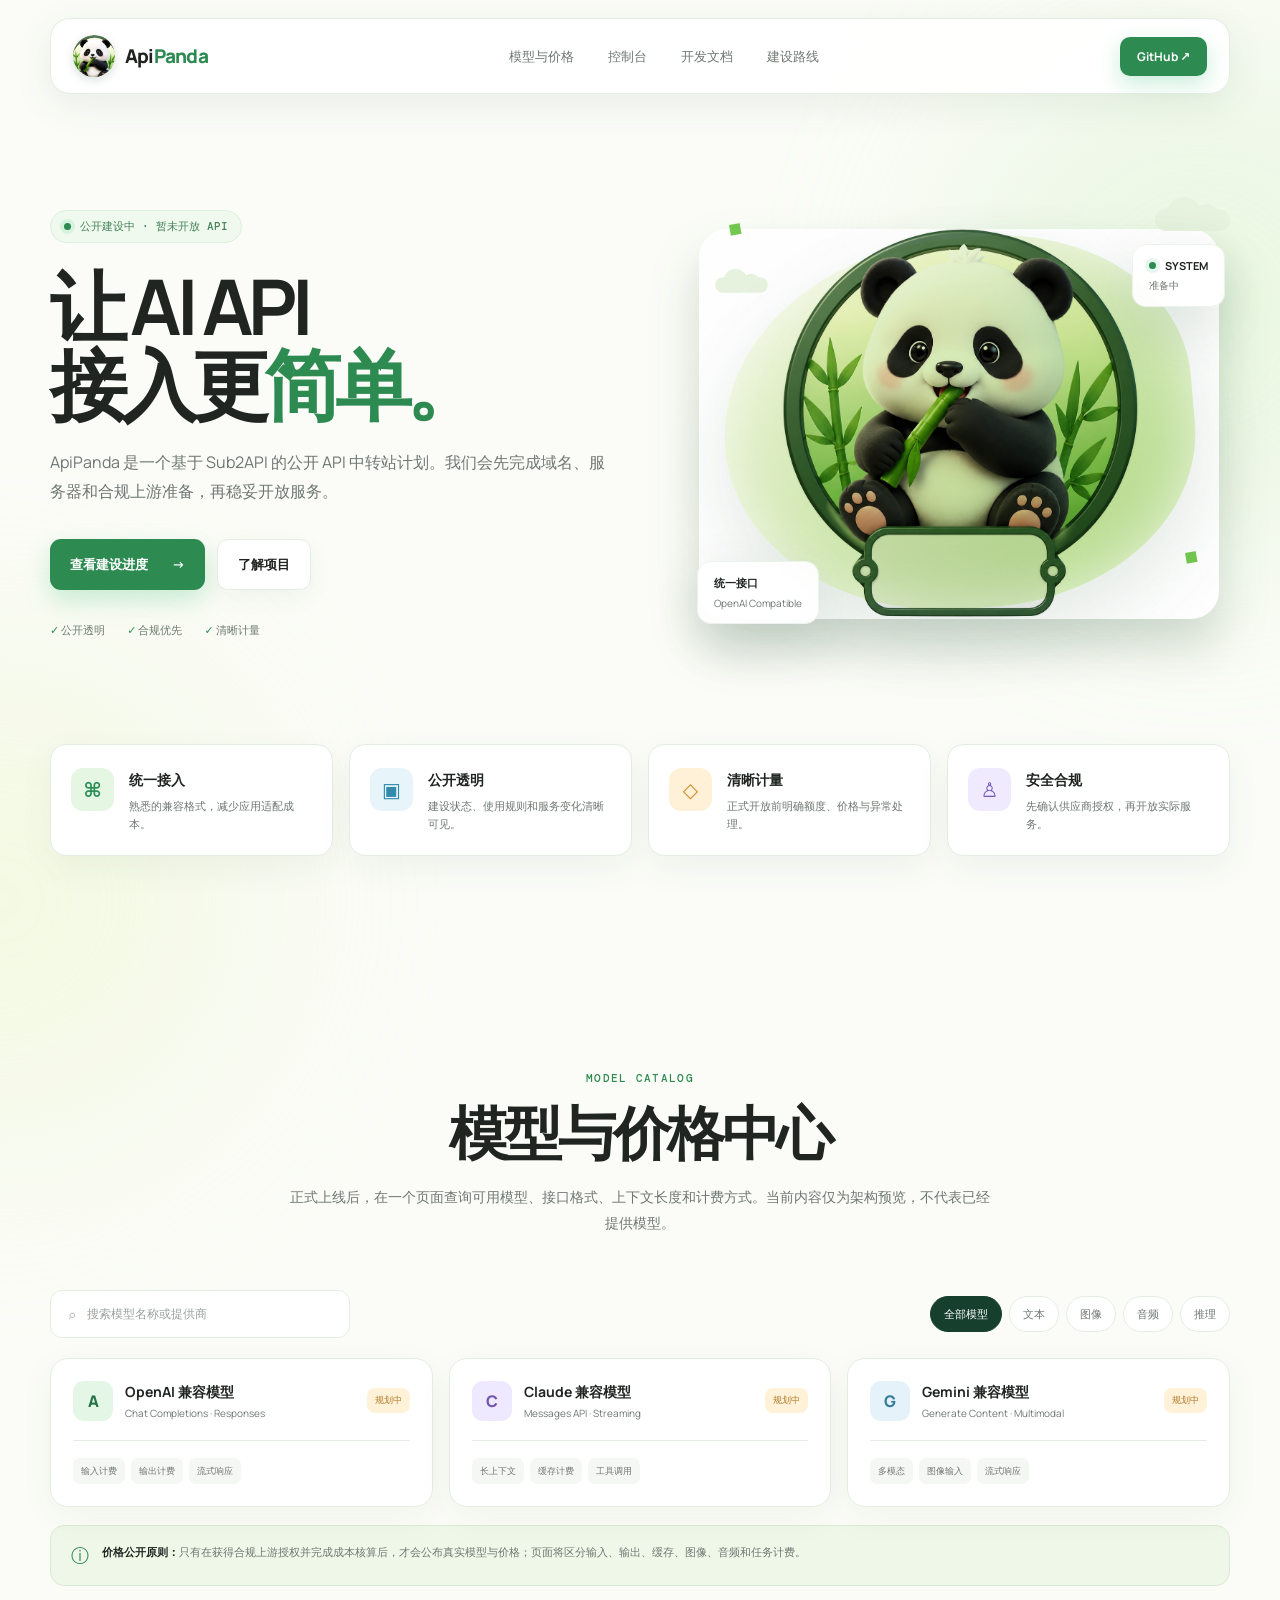
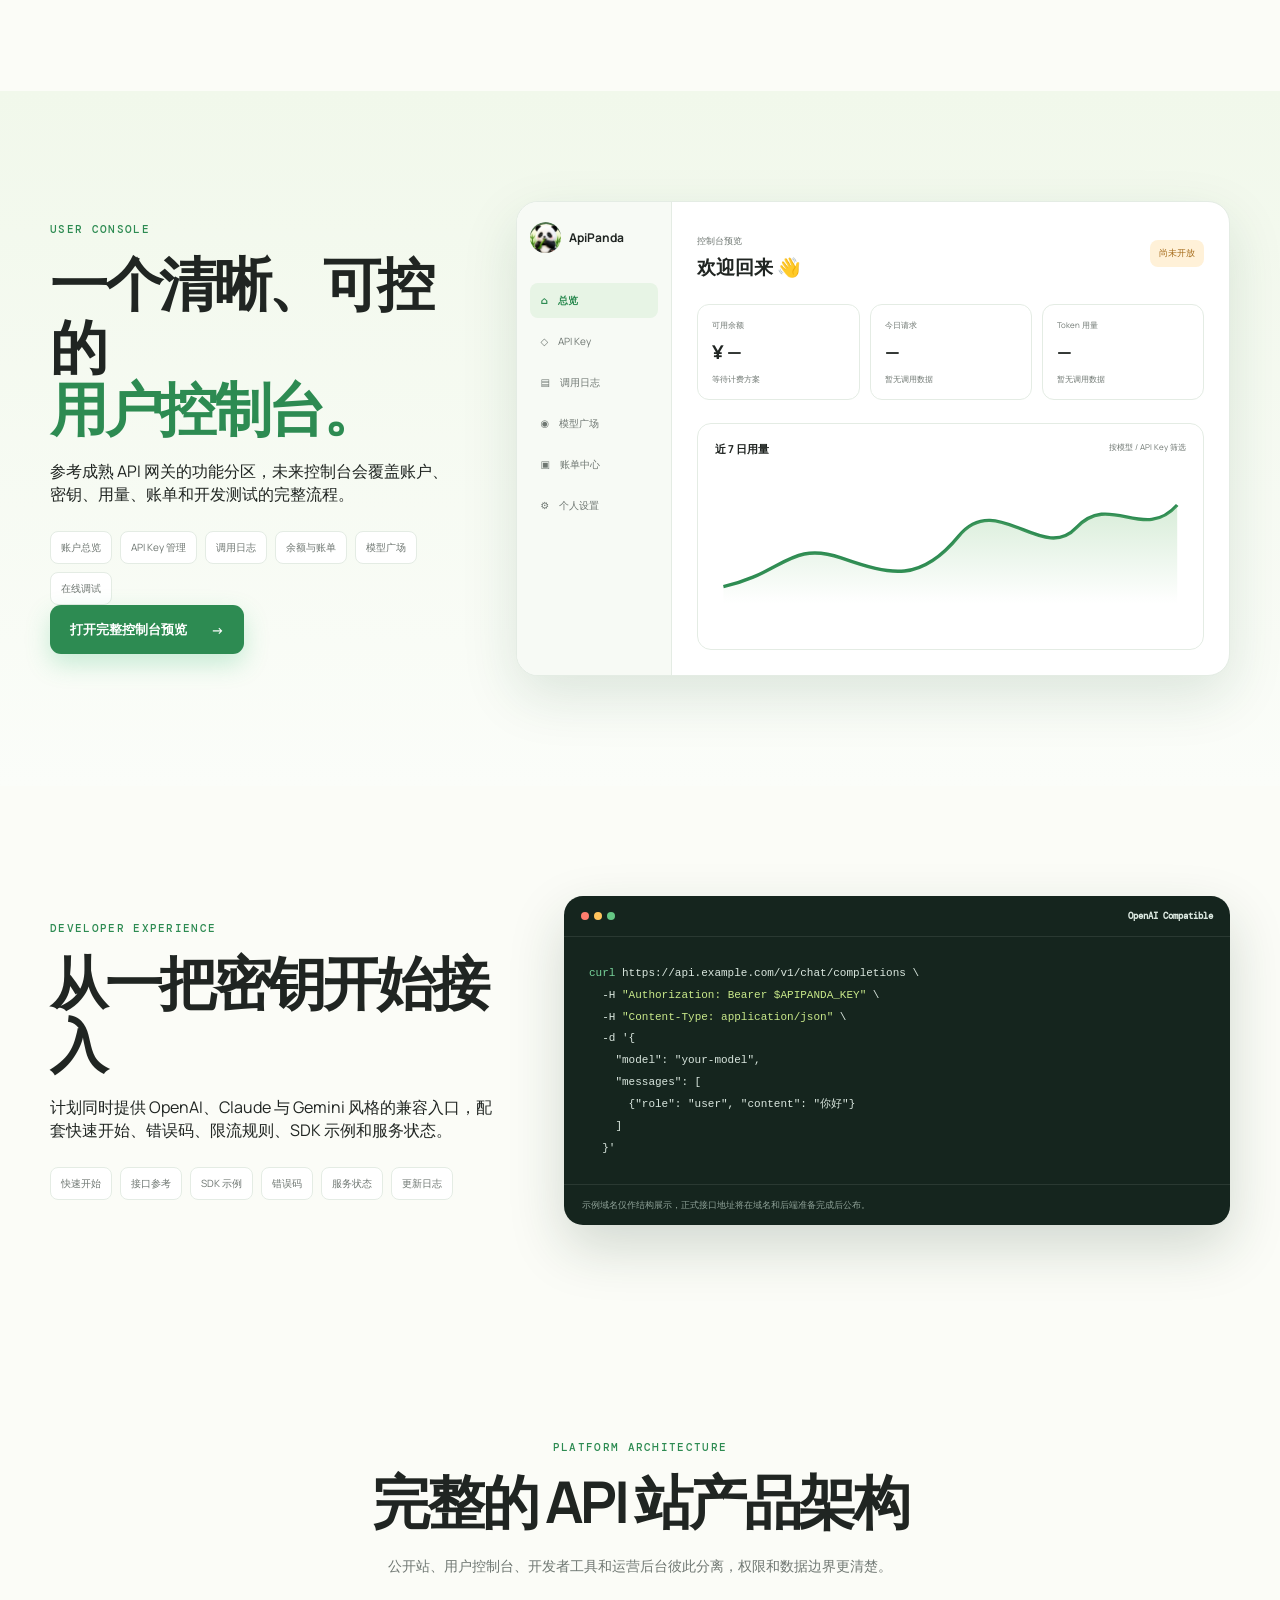
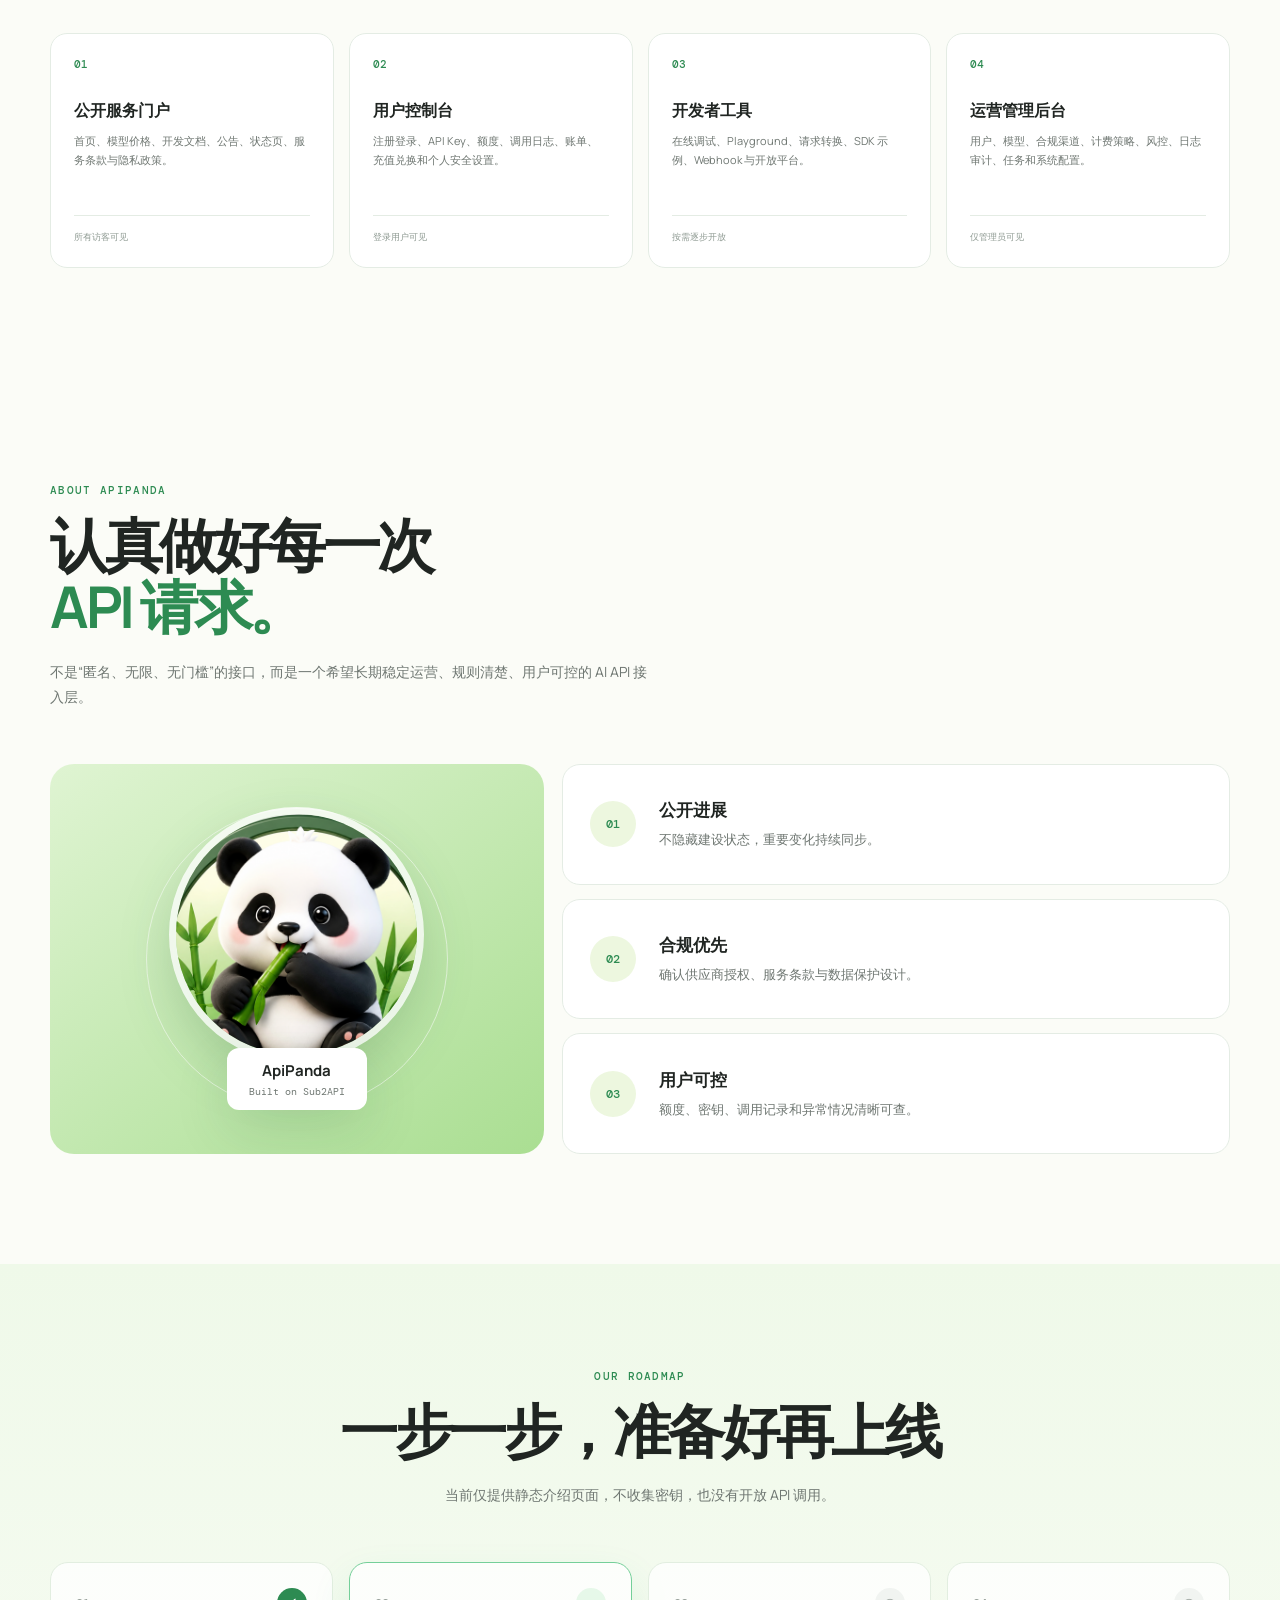
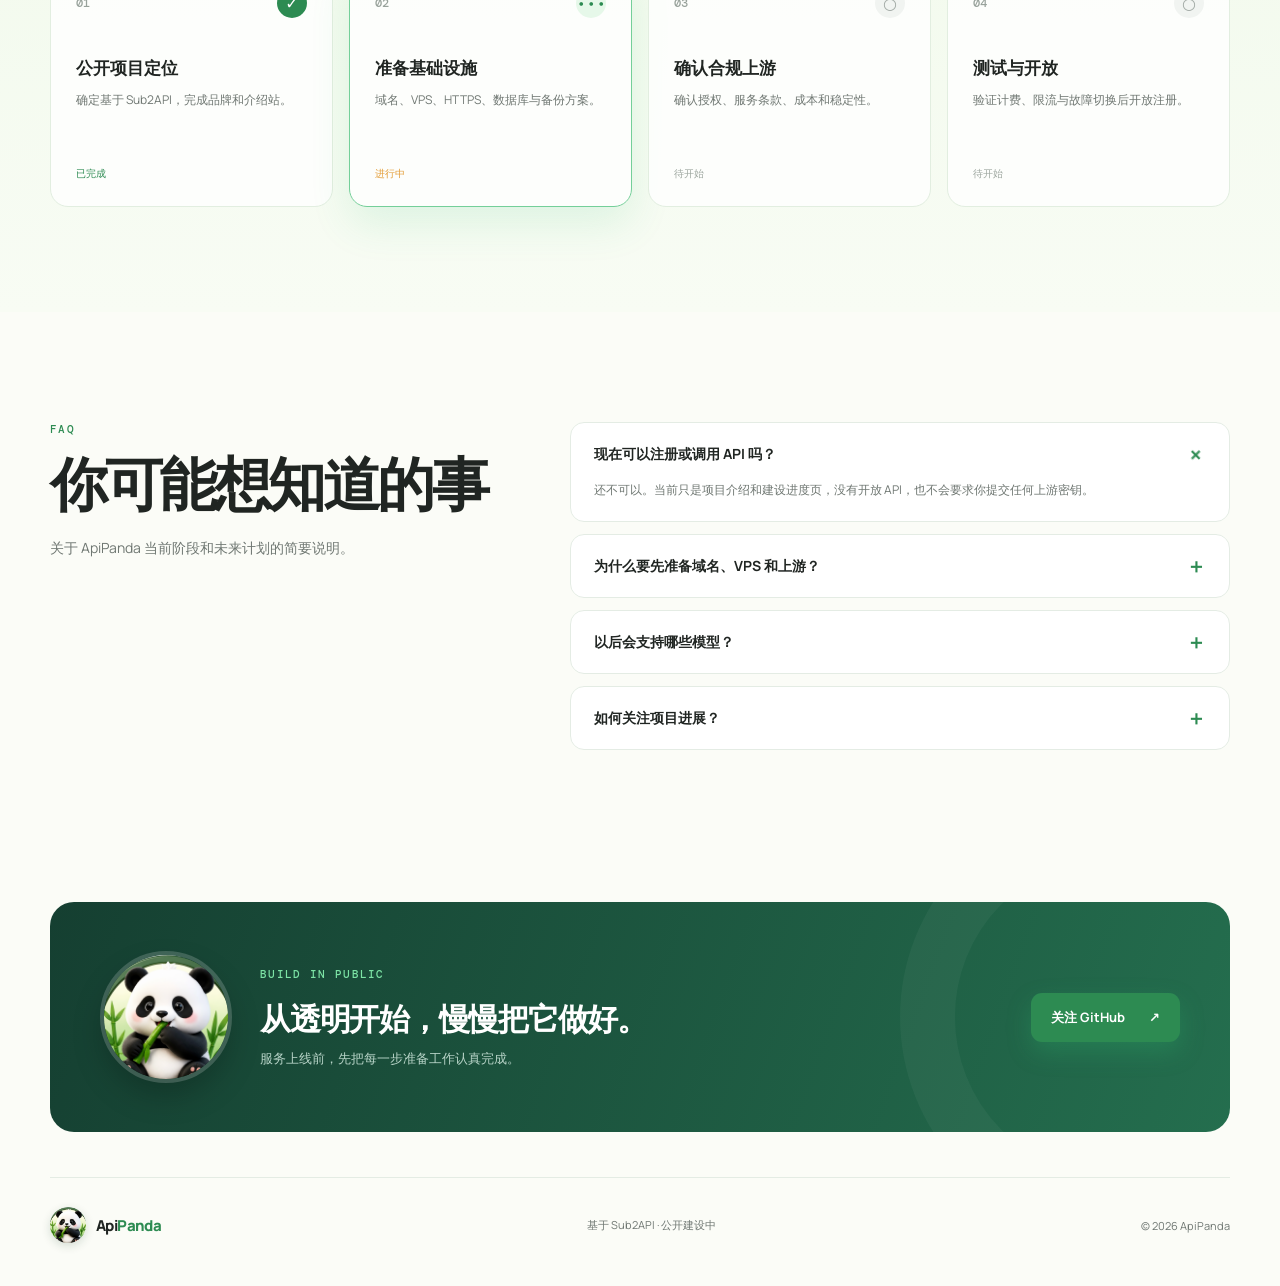
==== commit 9f96c4f4: "Add complete ApiPanda console preview" ====
--- a/index.html
+++ b/index.html
@@ -17,7 +17,7 @@
     <header class="site-header shell">
       <a class="brand" href="#top" aria-label="ApiPanda 首页"><img src="apipanda-chibi-icon.png?v=20260713-2" alt="" /><span>Api<span>Panda</span></span></a>
       <nav class="nav-links" aria-label="主导航">
-        <a href="#models">模型与价格</a><a href="#console">控制台</a><a href="#docs">开发文档</a><a href="#roadmap">建设路线</a>
+        <a href="#models">模型与价格</a><a href="console.html">控制台</a><a href="#docs">开发文档</a><a href="#roadmap">建设路线</a>
       </nav>
       <a class="header-button" href="https://github.com/Henry0620-tuzi/apipanda" target="_blank" rel="noreferrer">GitHub <span>↗</span></a>
       <button class="menu-button" aria-label="打开菜单" aria-expanded="false">☰</button>
@@ -61,7 +61,7 @@
       <section id="console" class="console-wrap">
         <div class="shell console-layout">
           <div class="section-heading"><p class="eyebrow">USER CONSOLE</p><h2>一个清晰、可控的<br /><span>用户控制台。</span></h2><p>参考成熟 API 网关的功能分区，未来控制台会覆盖账户、密钥、用量、账单和开发测试的完整流程。</p>
-            <div class="module-list"><span>账户总览</span><span>API Key 管理</span><span>调用日志</span><span>余额与账单</span><span>模型广场</span><span>在线调试</span></div>
+            <div class="module-list"><span>账户总览</span><span>API Key 管理</span><span>调用日志</span><span>余额与账单</span><span>模型广场</span><span>在线调试</span></div><a class="button primary console-entry" href="console.html">打开完整控制台预览 <span>→</span></a>
           </div>
           <div class="dashboard-mockup">
             <aside><div class="mini-brand"><img src="apipanda-chibi-icon.png?v=20260713-2" alt="" /><b>ApiPanda</b></div><nav><span class="active">⌂　总览</span><span>◇　API Key</span><span>▤　调用日志</span><span>◉　模型广场</span><span>▣　账单中心</span><span>⚙　个人设置</span></nav></aside>
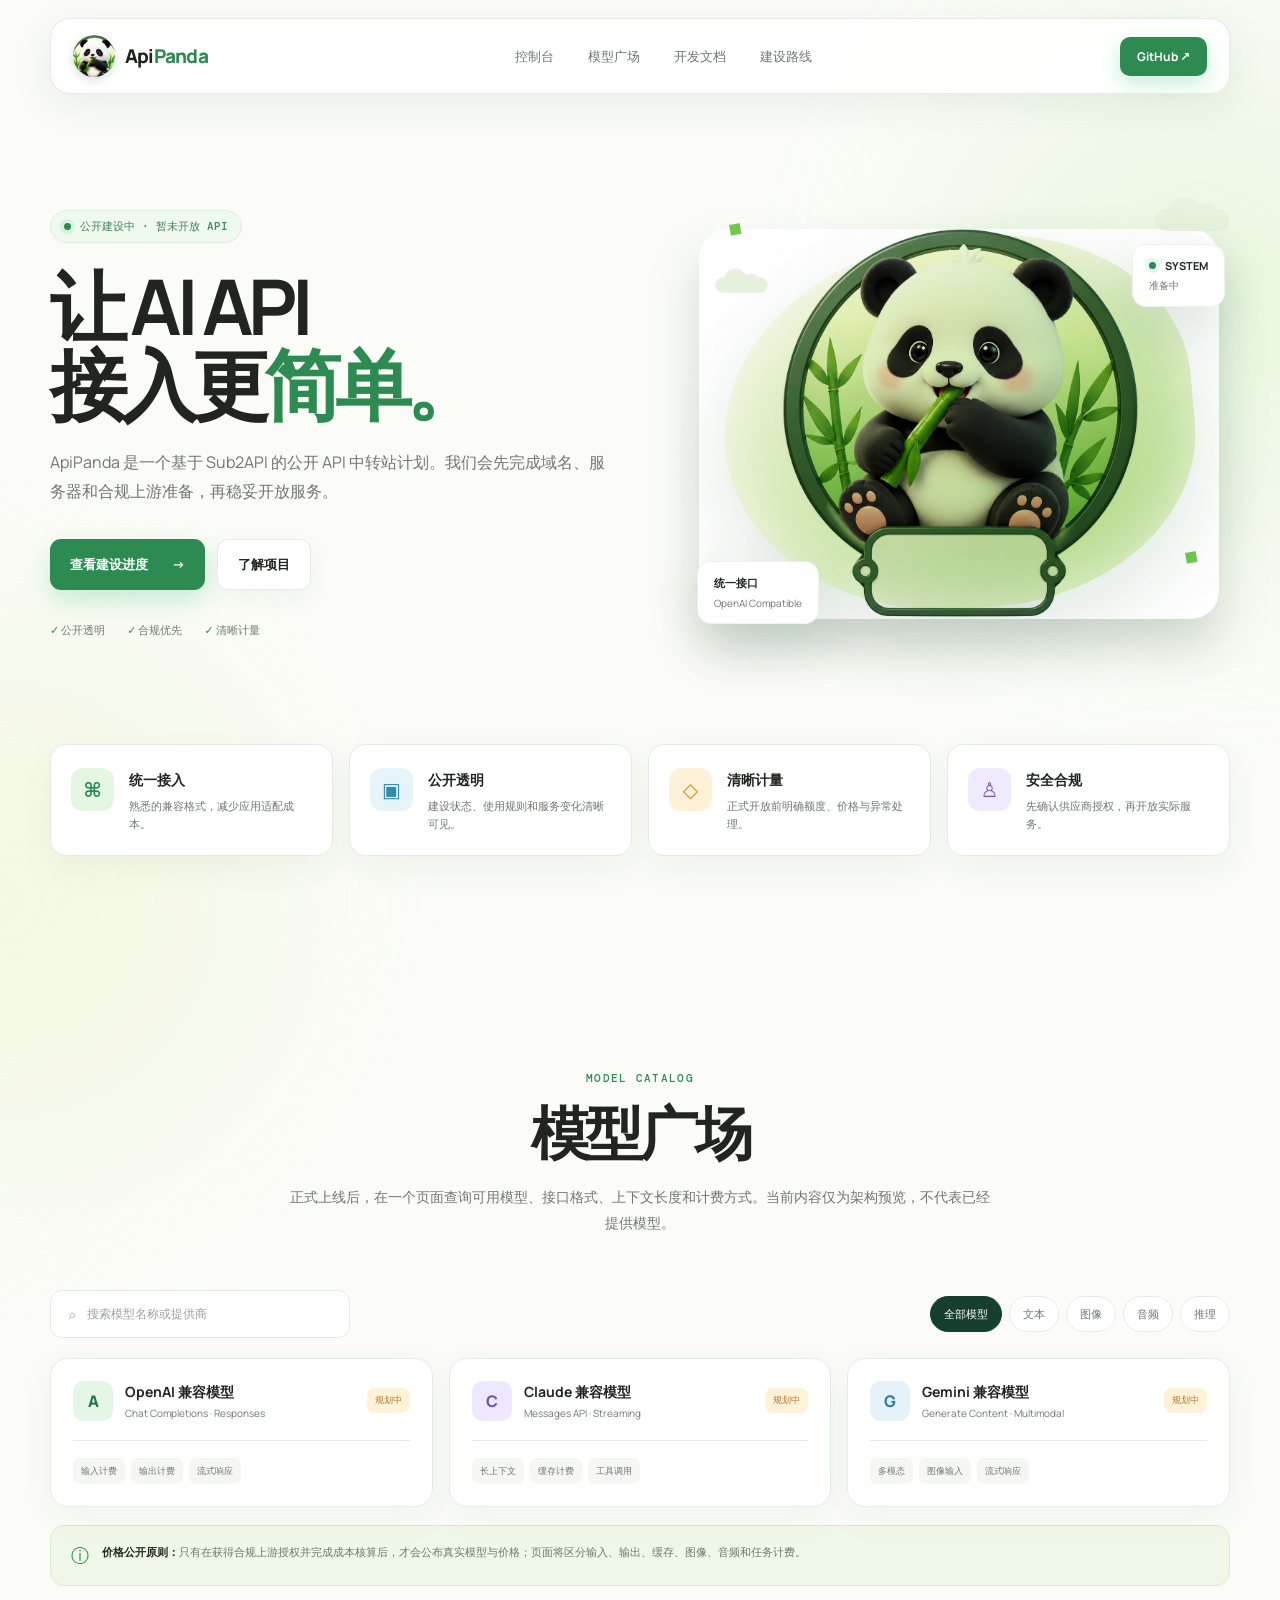
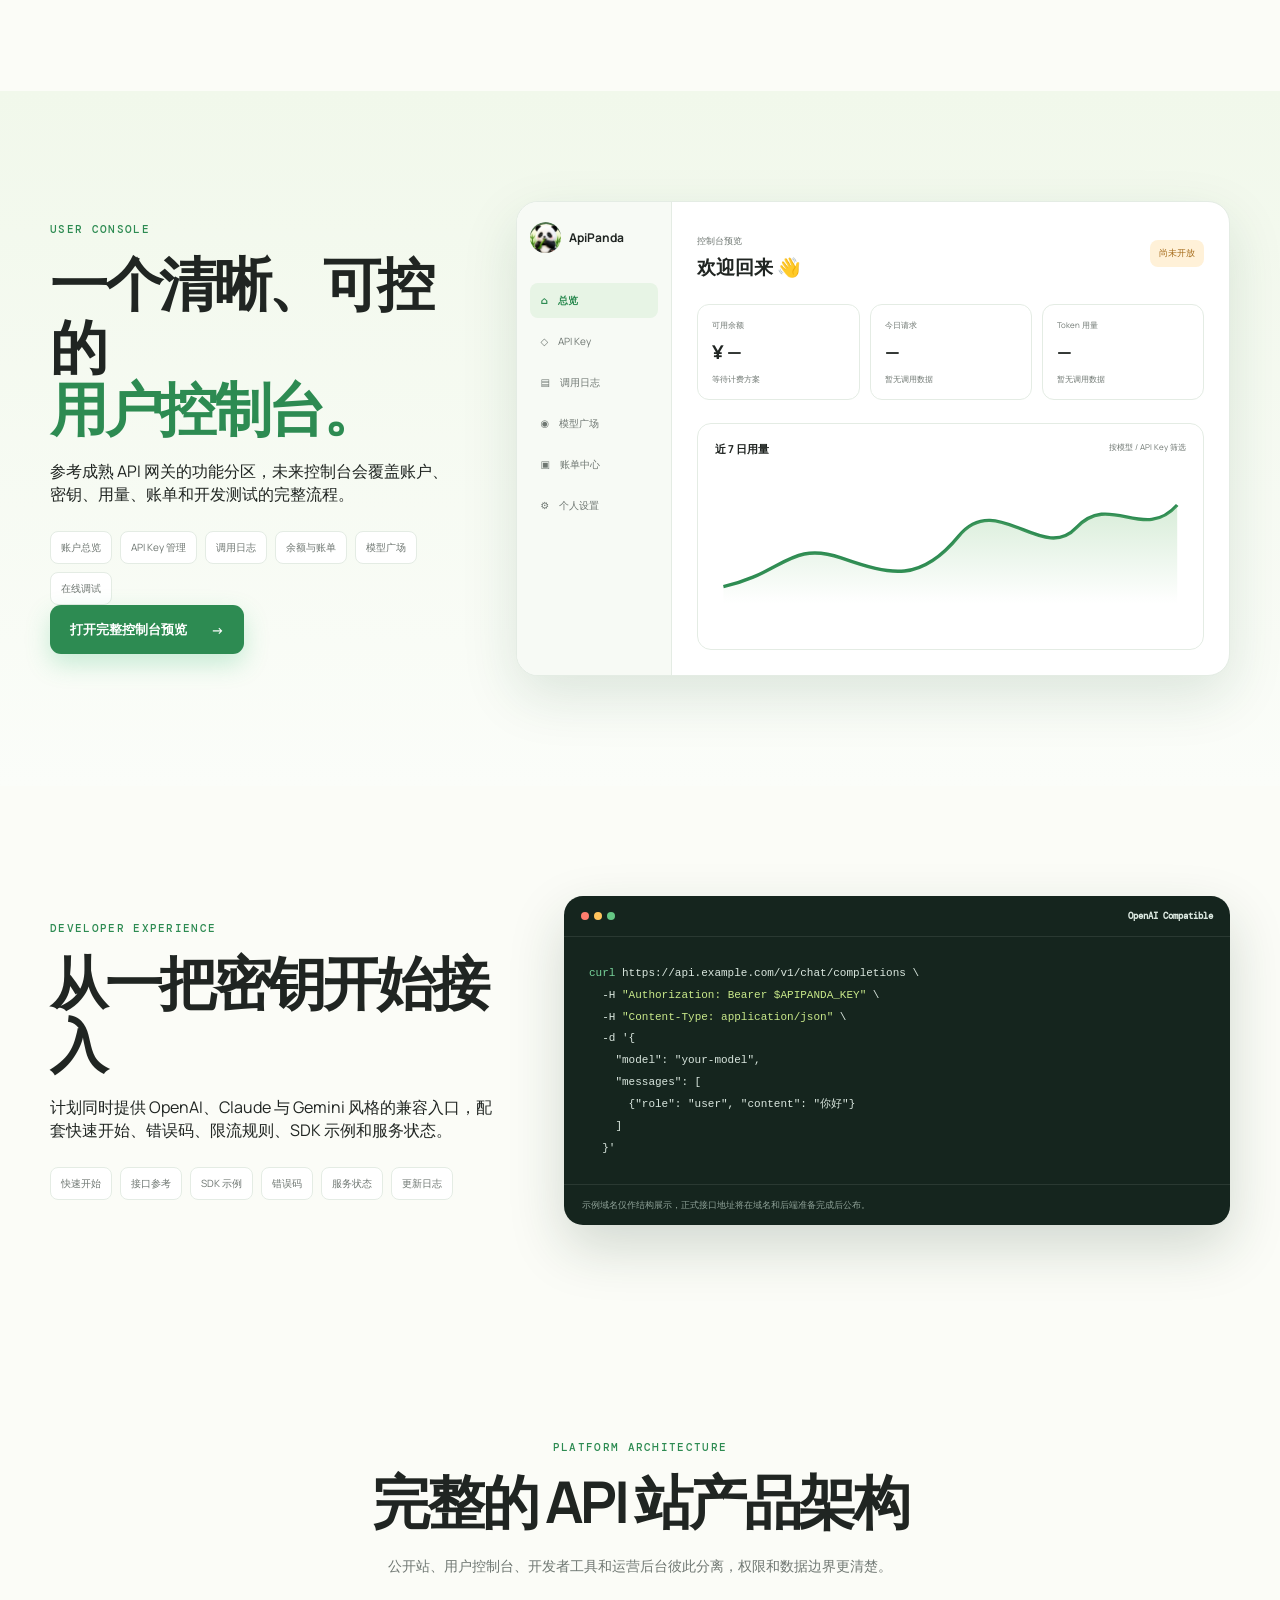
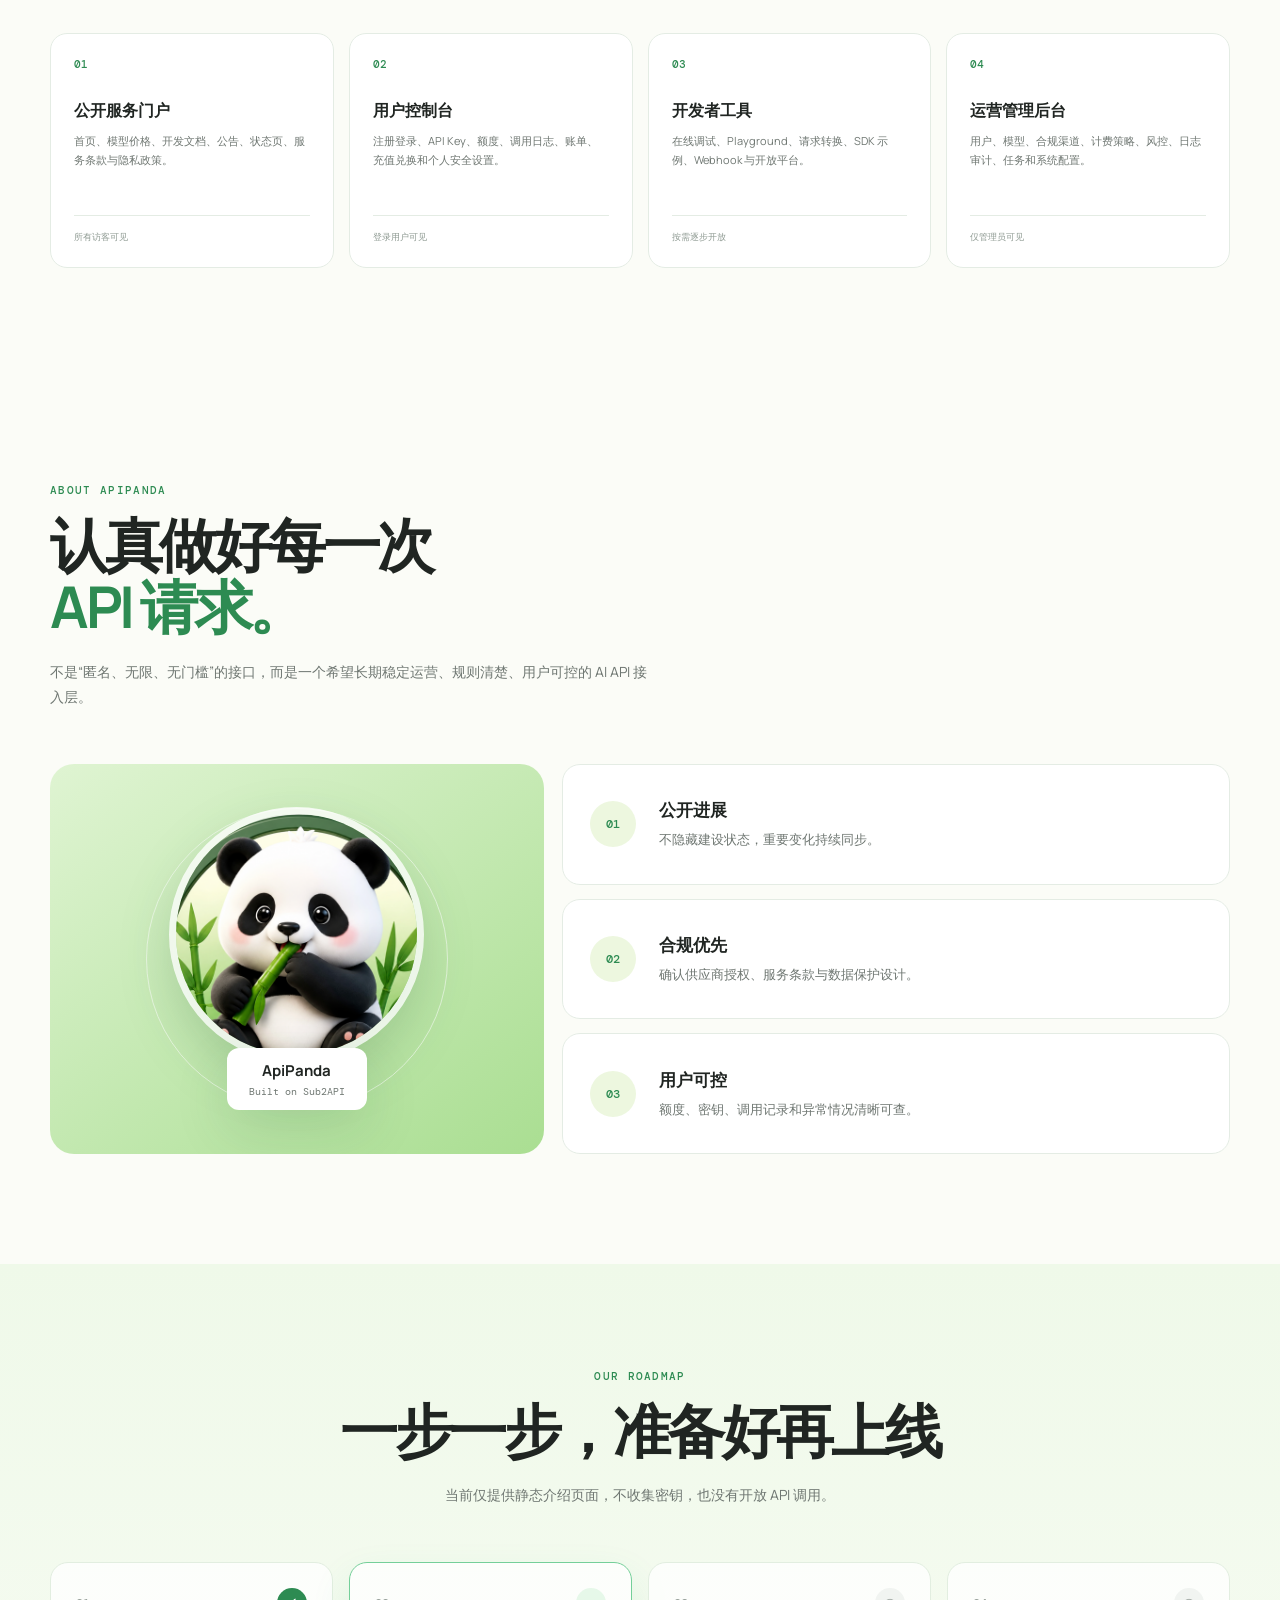
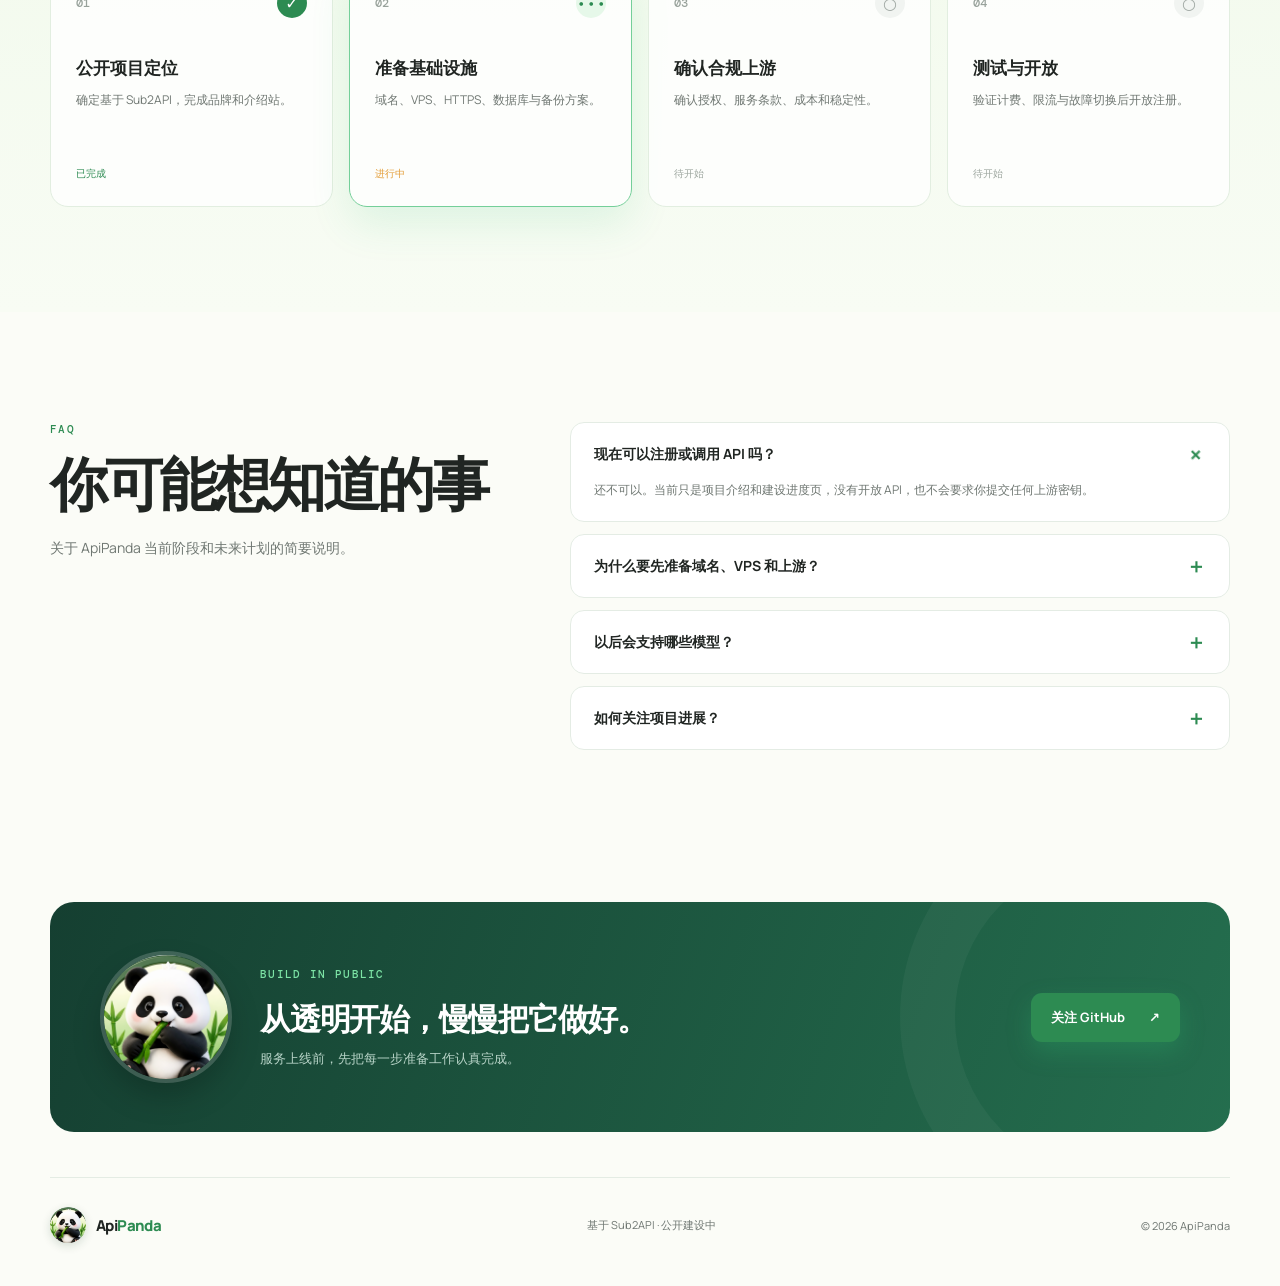
==== commit 75a4068f: "Move model catalog beside console on homepage" ====
--- a/index.html
+++ b/index.html
@@ -17,7 +17,7 @@
     <header class="site-header shell">
       <a class="brand" href="#top" aria-label="ApiPanda 首页"><img src="apipanda-chibi-icon.png?v=20260713-2" alt="" /><span>Api<span>Panda</span></span></a>
       <nav class="nav-links" aria-label="主导航">
-        <a href="#models">模型与价格</a><a href="console.html">控制台</a><a href="#docs">开发文档</a><a href="#roadmap">建设路线</a>
+        <a href="console.html">控制台</a><a href="#models">模型广场</a><a href="#docs">开发文档</a><a href="#roadmap">建设路线</a>
       </nav>
       <a class="header-button" href="https://github.com/Henry0620-tuzi/apipanda" target="_blank" rel="noreferrer">GitHub <span>↗</span></a>
       <button class="menu-button" aria-label="打开菜单" aria-expanded="false">☰</button>
@@ -48,7 +48,7 @@
       </section>
 
       <section id="models" class="product-section shell">
-        <div class="center-heading"><p class="eyebrow">MODEL CATALOG</p><h2>模型与价格中心</h2><p>正式上线后，在一个页面查询可用模型、接口格式、上下文长度和计费方式。当前内容仅为架构预览，不代表已经提供模型。</p></div>
+        <div class="center-heading"><p class="eyebrow">MODEL CATALOG</p><h2>模型广场</h2><p>正式上线后，在一个页面查询可用模型、接口格式、上下文长度和计费方式。当前内容仅为架构预览，不代表已经提供模型。</p></div>
         <div class="model-toolbar"><div class="fake-search">⌕　搜索模型名称或提供商</div><div class="filter-chips"><span class="active">全部模型</span><span>文本</span><span>图像</span><span>音频</span><span>推理</span></div></div>
         <div class="model-grid">
           <article><div class="model-head"><span class="model-logo">A</span><div><h3>OpenAI 兼容模型</h3><p>Chat Completions · Responses</p></div><b>规划中</b></div><div class="model-meta"><span>输入计费</span><span>输出计费</span><span>流式响应</span></div></article>
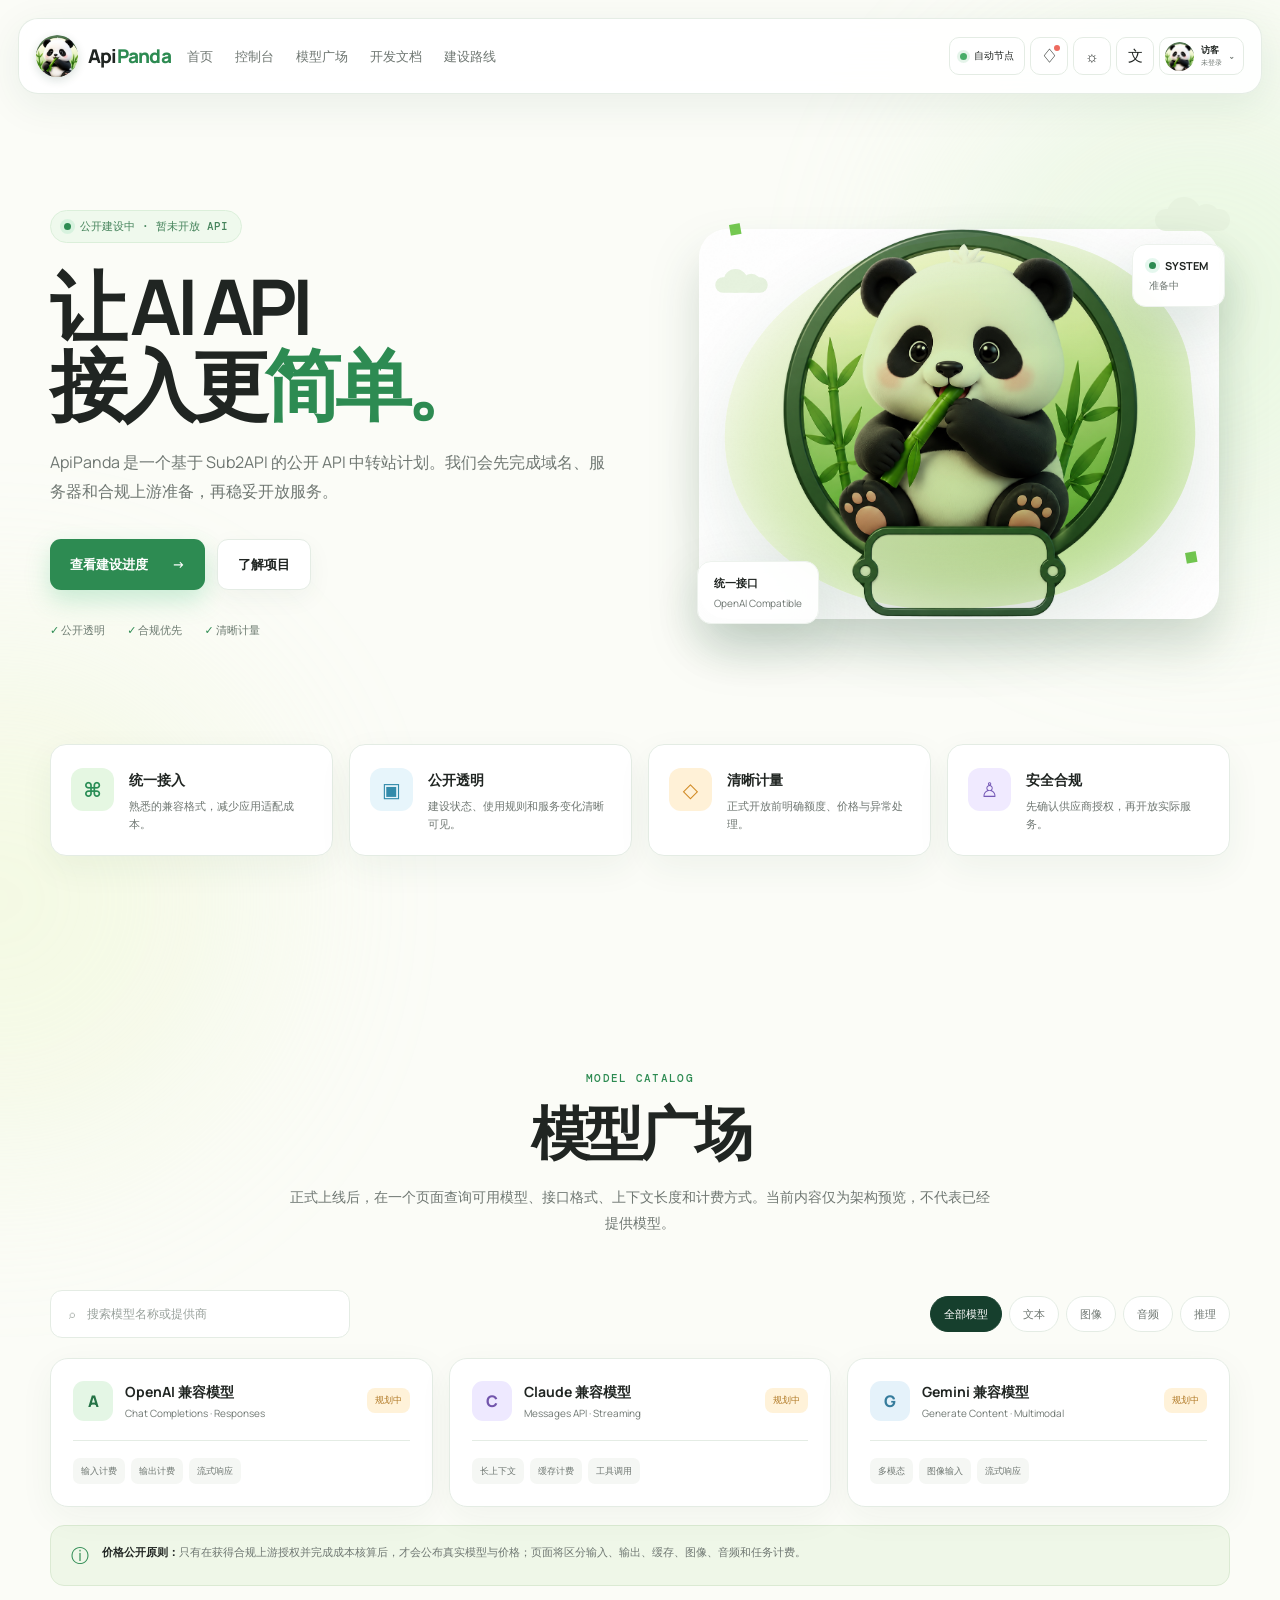
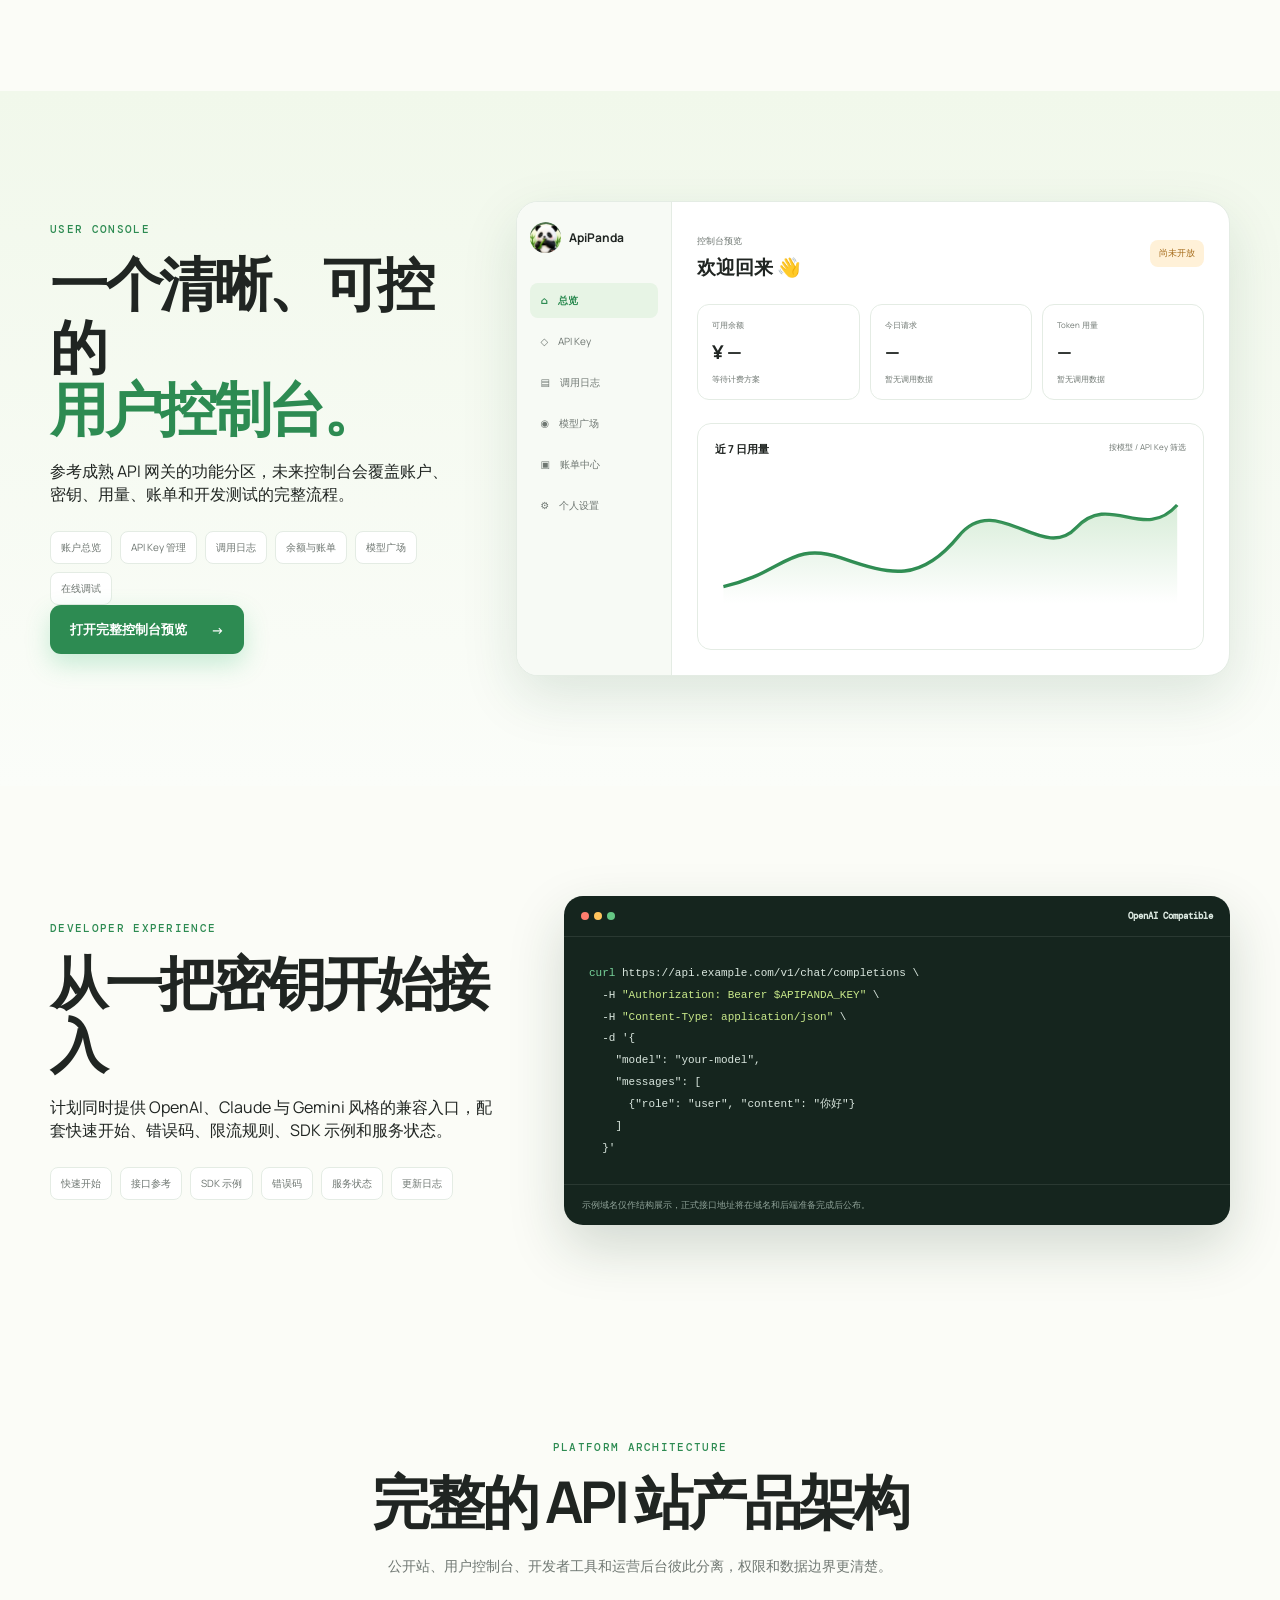
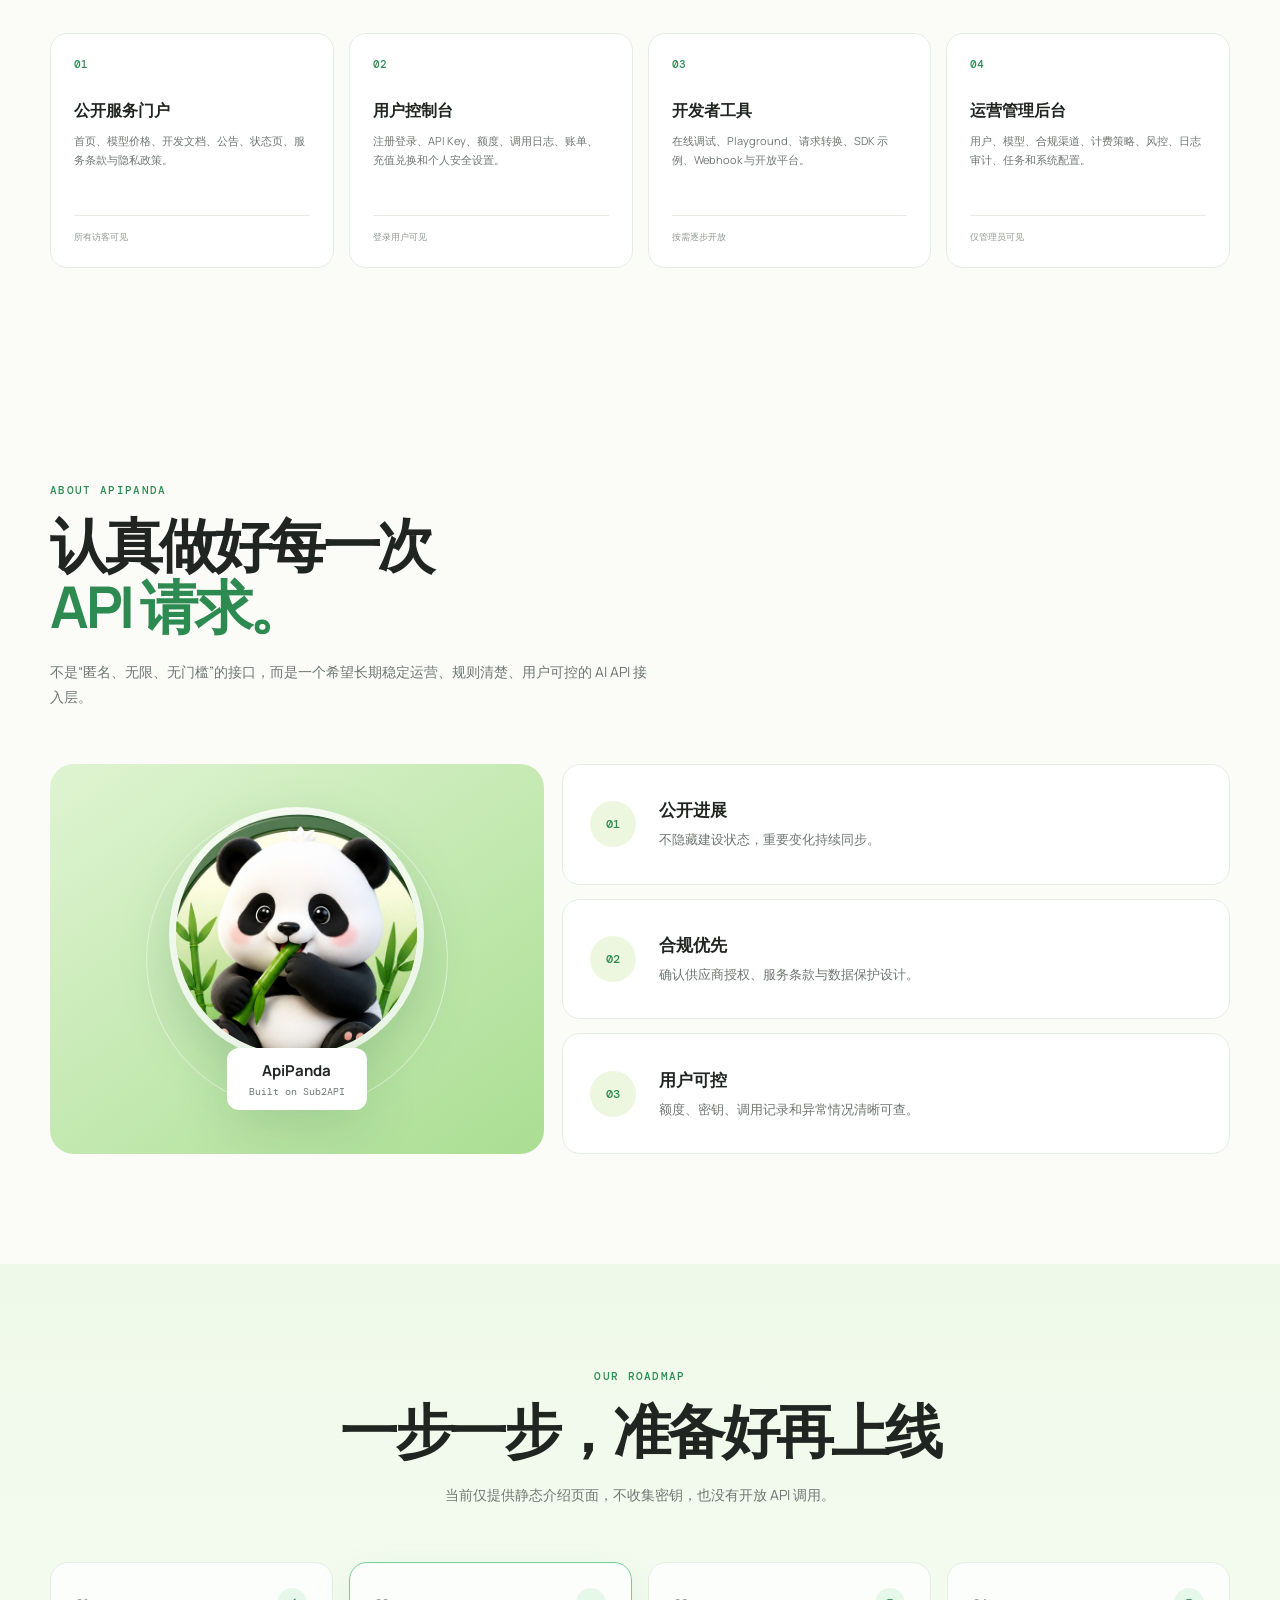
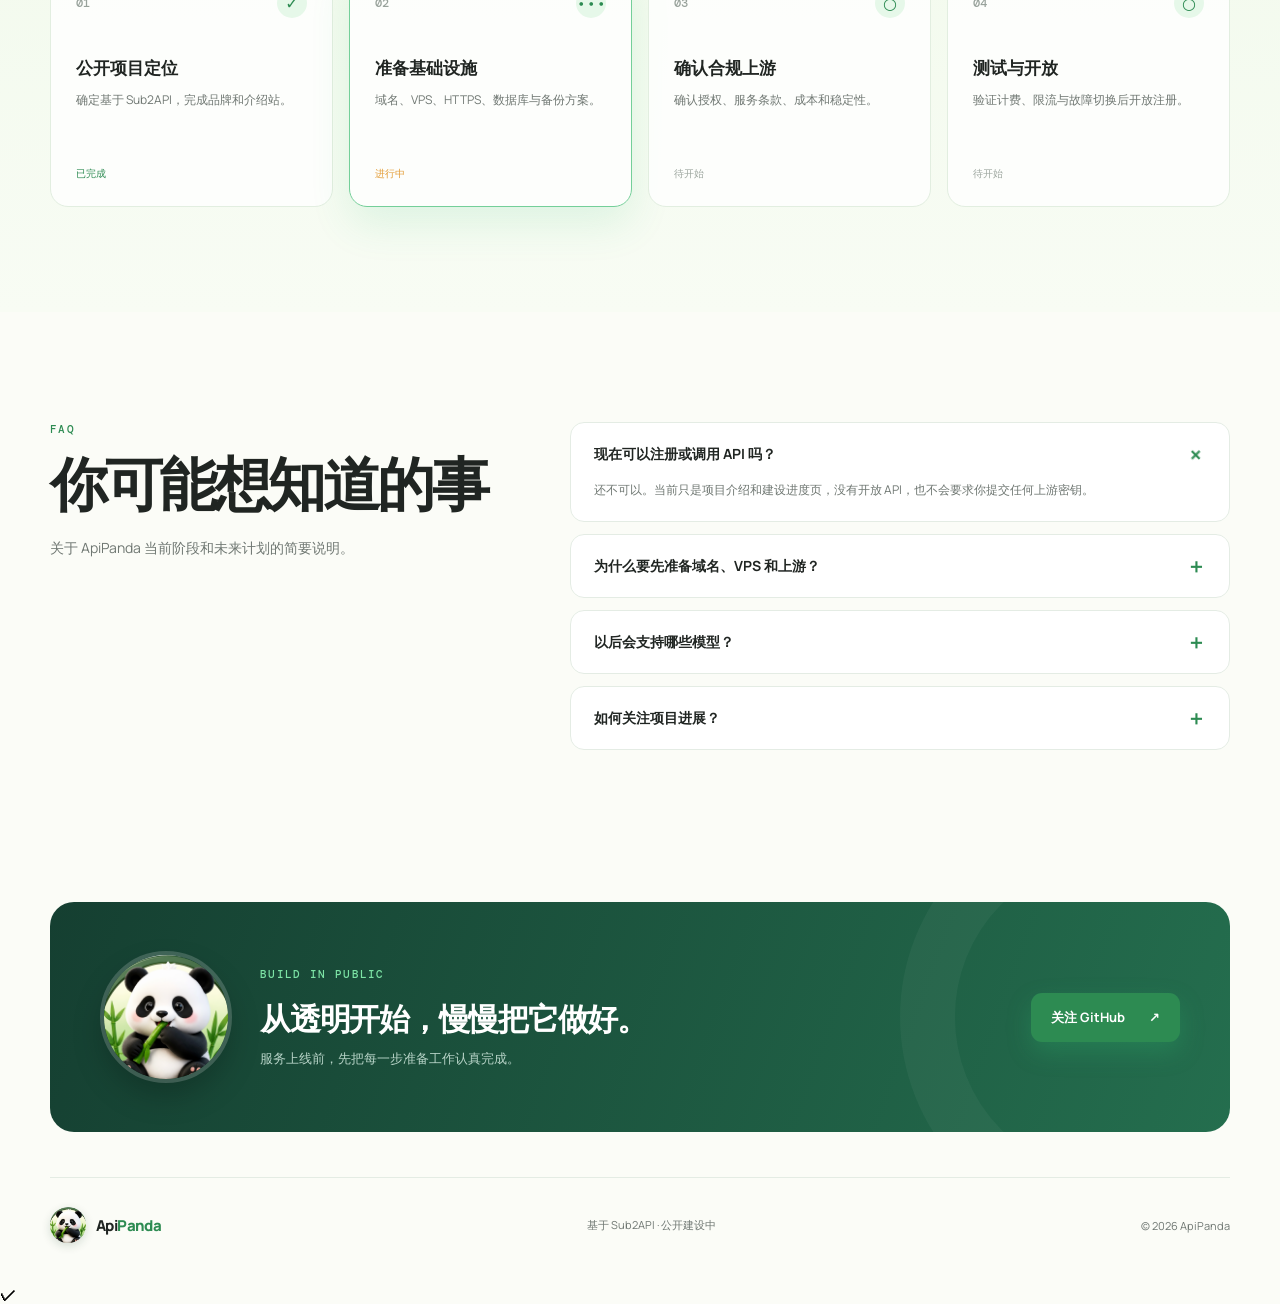
==== commit b97cdd1d: "Add homepage navigation and utility menus" ====
--- a/index.html
+++ b/index.html
@@ -10,16 +10,22 @@
     <link rel="preconnect" href="https://fonts.googleapis.com" />
     <link rel="preconnect" href="https://fonts.gstatic.com" crossorigin />
     <link href="https://fonts.googleapis.com/css2?family=DM+Mono:wght@400;500&family=Manrope:wght@400;500;600;700;800&display=swap" rel="stylesheet" />
-    <link rel="stylesheet" href="styles.css?v=20260713-2" />
+    <link rel="stylesheet" href="styles.css?v=20260714-1" />
   </head>
   <body>
     <div class="page-glow glow-one"></div><div class="page-glow glow-two"></div>
     <header class="site-header shell">
       <a class="brand" href="#top" aria-label="ApiPanda 首页"><img src="apipanda-chibi-icon.png?v=20260713-2" alt="" /><span>Api<span>Panda</span></span></a>
       <nav class="nav-links" aria-label="主导航">
-        <a href="console.html">控制台</a><a href="#models">模型广场</a><a href="#docs">开发文档</a><a href="#roadmap">建设路线</a>
+        <a href="#top" data-i18n="home">首页</a><a href="console.html" data-i18n="console">控制台</a><a href="#models" data-i18n="models">模型广场</a><a href="#docs" data-i18n="docs">开发文档</a><a href="#roadmap" data-i18n="roadmap">建设路线</a>
       </nav>
-      <a class="header-button" href="https://github.com/Henry0620-tuzi/apipanda" target="_blank" rel="noreferrer">GitHub <span>↗</span></a>
+      <div class="header-tools">
+        <div class="tool-menu"><button class="tool-trigger node-trigger" aria-expanded="false"><i class="live-dot"></i><span class="node-name">自动节点</span><b>⌄</b></button><div class="tool-popover node-popover"><strong>节点切换</strong><p>选择访问延迟更低的服务节点</p><button class="choice active" data-node="自动节点"><span><i></i>自动选择<small>推荐 · 根据延迟切换</small></span><b>✓</b></button><button class="choice" data-node="亚太节点"><span><i></i>亚太节点<small>规划中</small></span></button><button class="choice" data-node="全球节点"><span><i></i>全球节点<small>规划中</small></span></button></div></div>
+        <div class="tool-menu"><button class="icon-trigger notice-trigger" aria-label="系统通知" aria-expanded="false">♢<i class="notice-dot"></i></button><div class="tool-popover notice-popover"><div class="popover-head"><strong>系统通知</strong><button class="read-all">全部已读</button></div><article class="unread"><i></i><div><b>静态控制台已更新</b><p>新增订单中心、使用日志和等级权益。</p><time>刚刚</time></div></article><article><i></i><div><b>API 服务尚未开放</b><p>请勿提交密钥或进行充值操作。</p><time>项目公告</time></div></article><a href="#roadmap">查看全部通知 →</a></div></div>
+        <div class="tool-menu"><button class="icon-trigger theme-trigger" aria-label="模式切换" aria-expanded="false"><span class="theme-icon">☼</span></button><div class="tool-popover compact-popover theme-popover"><strong>显示模式</strong><button class="theme-choice active" data-theme="light"><i>☼</i><span>浅色模式</span><b>✓</b></button><button class="theme-choice" data-theme="dark"><i>☾</i><span>深色模式</span></button><button class="theme-choice" data-theme="system"><i>◐</i><span>跟随系统</span></button></div></div>
+        <div class="tool-menu"><button class="icon-trigger language-trigger" aria-label="语言切换" aria-expanded="false"><span>文</span></button><div class="tool-popover compact-popover language-popover"><strong>界面语言</strong><button class="language-choice active" data-lang="zh"><span>简体中文</span><b>✓</b></button><button class="language-choice" data-lang="en"><span>English</span></button><button class="language-choice" data-lang="ja"><span>日本語</span></button><button class="language-choice" data-lang="ko"><span>한국어</span></button></div></div>
+        <div class="tool-menu user-tool"><button class="user-trigger" aria-expanded="false"><img src="apipanda-chibi-icon.png?v=20260713-2" alt="" /><span>访客<small>未登录</small></span><b>⌄</b></button><div class="tool-popover user-popover"><div class="user-card"><img src="apipanda-chibi-icon.png?v=20260713-2" alt="" /><div><b>访客用户</b><span>登录后管理账户</span></div></div><a href="console.html">进入控制台</a><a href="console.html">API Key 管理</a><a href="console.html">订单与账单</a><hr/><button class="login-button">登录 / 注册</button></div></div>
+      </div>
       <button class="menu-button" aria-label="打开菜单" aria-expanded="false">☰</button>
     </header>
 
@@ -125,6 +131,6 @@
       <section class="cta shell"><img src="apipanda-chibi-icon.png?v=20260713-2" alt="" /><div><p class="eyebrow">BUILD IN PUBLIC</p><h2>从透明开始，慢慢把它做好。</h2><p>服务上线前，先把每一步准备工作认真完成。</p></div><a class="button primary" href="https://github.com/Henry0620-tuzi/apipanda" target="_blank" rel="noreferrer">关注 GitHub <span>↗</span></a></section>
     </main>
     <footer class="site-footer shell"><a class="brand" href="#top"><img src="apipanda-chibi-icon.png?v=20260713-2" alt="" /><span>Api<span>Panda</span></span></a><p>基于 Sub2API · 公开建设中</p><p>© <span id="year"></span> ApiPanda</p></footer>
-    <script src="script.js?v=20260713-2"></script>
+    <script src="script.js?v=20260714-1"></script>
   </body>
 </html>
--- a/styles.css
+++ b/styles.css
@@ -29,3 +29,12 @@
 .docs-section{display:grid;grid-template-columns:.8fr 1.2fr;gap:70px;align-items:center}.code-window{background:#15251e;color:#dae7df;border-radius:19px;overflow:hidden;box-shadow:0 22px 55px rgba(20,55,35,.18)}.code-top{display:flex;align-items:center;justify-content:space-between;padding:14px 17px;border-bottom:1px solid rgba(255,255,255,.09);font:9px 'DM Mono',monospace}.code-top span{display:flex;gap:5px}.code-top i{display:block;width:8px;height:8px;border-radius:50%;background:#ff7d6e}.code-top i:nth-child(2){background:#ffc45c}.code-top i:nth-child(3){background:#65c784}.code-window pre{margin:0;padding:25px;overflow:auto;font:11px/1.9 'DM Mono',monospace}.code-window code>span{color:#78d49b}.code-window em{color:#c9e98a;font-style:normal}.code-window>p{font-size:9px;color:#8fa298;border-top:1px solid rgba(255,255,255,.09);margin:0;padding:13px 18px}.architecture{padding:105px 0}.architecture-grid{display:grid;grid-template-columns:repeat(4,1fr);gap:15px}.architecture-grid article{border:1px solid var(--line);background:#fff;border-radius:17px;padding:23px;display:flex;flex-direction:column;min-height:235px}.architecture-grid article>span{font:500 11px 'DM Mono',monospace;color:var(--green)}.architecture-grid h3{font-size:16px;margin:28px 0 10px}.architecture-grid p{font-size:11px;color:var(--muted);line-height:1.7;margin:0}.architecture-grid article>div{margin-top:auto;font-size:9px;color:#8d9991;border-top:1px solid var(--line);padding-top:14px}
 @media(max-width:900px){.model-grid{grid-template-columns:1fr}.console-layout,.docs-section{grid-template-columns:1fr}.architecture-grid{grid-template-columns:repeat(2,1fr)}}
 @media(max-width:600px){.model-toolbar{align-items:stretch;flex-direction:column}.fake-search{width:100%}.filter-chips{overflow:auto;flex-wrap:nowrap}.dashboard-mockup{grid-template-columns:1fr}.dashboard-mockup aside{display:none}.dash-main{padding:18px}.metric-row{grid-template-columns:1fr}.chart-card svg{height:120px}.architecture-grid{grid-template-columns:1fr}.architecture-grid article{min-height:205px}.code-window pre{font-size:9px;padding:18px}}
+
+/* 顶部工具栏 */
+.site-header{width:min(1380px,calc(100% - 36px));padding:0 17px;gap:16px}.nav-links{gap:22px;white-space:nowrap}.header-tools{display:flex;align-items:center;gap:5px;margin-left:auto}.tool-menu{position:relative}.tool-trigger,.icon-trigger,.user-trigger{border:1px solid var(--line);background:rgba(255,255,255,.72);height:38px;border-radius:10px;display:flex;align-items:center;justify-content:center;color:var(--ink);cursor:pointer}.tool-trigger{gap:7px;padding:0 10px;font-size:10px}.tool-trigger b,.user-trigger>b{font-size:9px;color:var(--muted)}.live-dot{width:7px;height:7px;border-radius:50%;background:#48ad68;box-shadow:0 0 0 3px rgba(72,173,104,.14)}.icon-trigger{width:38px;font-size:15px;position:relative}.notice-dot{position:absolute;width:6px;height:6px;border-radius:50%;background:#ee6a5f;right:7px;top:7px}.user-trigger{padding:0 9px 0 5px;gap:7px;text-align:left}.user-trigger img{width:29px;height:29px;border-radius:50%;object-fit:cover}.user-trigger span{font-size:9px;font-weight:700;line-height:1.1}.user-trigger small{display:block;color:var(--muted);font-size:7px;font-weight:400;margin-top:3px}.tool-popover{display:none;position:absolute;right:0;top:46px;width:280px;background:var(--white);border:1px solid var(--line);border-radius:14px;padding:13px;box-shadow:0 20px 55px rgba(20,55,34,.18);z-index:50}.tool-menu.open .tool-popover{display:block;animation:menuIn .18s ease}@keyframes menuIn{from{opacity:0;transform:translateY(-5px)}}.tool-popover>strong{display:block;font-size:12px;padding:3px 5px 2px}.tool-popover>p{font-size:8px;color:var(--muted);padding:0 5px 8px;margin:3px 0 6px}.choice,.theme-choice,.language-choice{border:0;background:none;width:100%;border-radius:9px;padding:9px;display:flex;align-items:center;gap:9px;text-align:left;color:var(--ink);cursor:pointer}.choice:hover,.choice.active,.theme-choice:hover,.theme-choice.active,.language-choice:hover,.language-choice.active{background:var(--green-soft)}.choice>span{font-size:9px;font-weight:600;flex:1}.choice small{display:block;color:var(--muted);font-size:7px;font-weight:400;margin-top:3px}.choice>span>i{display:inline-block;width:6px;height:6px;border-radius:50%;background:#58ad70;margin-right:6px}.choice b,.theme-choice b,.language-choice b{margin-left:auto;color:var(--green)}.compact-popover{width:190px}.theme-choice i{font-style:normal;width:23px;height:23px;border-radius:7px;background:var(--paper);display:grid;place-items:center}.theme-choice span,.language-choice span{font-size:9px;flex:1}.popover-head{display:flex;align-items:center;justify-content:space-between;padding:3px 4px 8px}.popover-head strong{font-size:12px}.read-all{border:0;background:none;color:var(--green);font-size:8px;cursor:pointer}.notice-popover article{display:flex;gap:9px;padding:11px 5px;border-top:1px solid var(--line)}.notice-popover article>i{width:7px;height:7px;border-radius:50%;background:#ccd5ce;margin-top:4px}.notice-popover article.unread>i{background:var(--green)}.notice-popover article div{flex:1}.notice-popover article b{font-size:9px}.notice-popover article p{font-size:8px;line-height:1.5;color:var(--muted);margin:3px 0}.notice-popover time{font-size:7px;color:#a1a8a4}.notice-popover>a{display:block;text-align:center;color:var(--green);font-size:8px;padding:9px 0 2px}.user-popover{width:220px}.user-card{display:flex;align-items:center;gap:10px;padding:3px 4px 12px;border-bottom:1px solid var(--line);margin-bottom:6px}.user-card img{width:42px;height:42px;border-radius:50%;object-fit:cover}.user-card b{display:block;font-size:10px}.user-card span{font-size:7px;color:var(--muted)}.user-popover>a{display:block;padding:9px;border-radius:8px;font-size:9px}.user-popover>a:hover{background:var(--green-soft);color:var(--green)}.user-popover hr{border:0;border-top:1px solid var(--line);margin:6px 0}.login-button{width:100%;border:0;background:var(--green);color:#fff;padding:10px;border-radius:8px;font-size:9px;font-weight:700}.header-button{display:none}
+
+/* 深色模式 */
+:root[data-theme="dark"]{--ink:#e7eee9;--muted:#9aa9a0;--line:#32453a;--paper:#111a15;--white:#1a261f;--green-soft:#20392a;--shadow:0 20px 55px rgba(0,0,0,.28);color-scheme:dark}:root[data-theme="dark"] body{background:var(--paper)}:root[data-theme="dark"] .page-glow{opacity:.12}:root[data-theme="dark"] .site-header{background:rgba(25,37,30,.9);border-color:var(--line)}:root[data-theme="dark"] .tool-trigger,:root[data-theme="dark"] .icon-trigger,:root[data-theme="dark"] .user-trigger,:root[data-theme="dark"] .feature-cards article,:root[data-theme="dark"] .model-grid article,:root[data-theme="dark"] .principles article,:root[data-theme="dark"] .faq-list details,:root[data-theme="dark"] .about-visual div,:root[data-theme="dark"] .dashboard-mockup,:root[data-theme="dark"] .metric-row article,:root[data-theme="dark"] .architecture-grid article,:root[data-theme="dark"] .fake-search,:root[data-theme="dark"] .filter-chips span{background:#1a261f;border-color:var(--line)}:root[data-theme="dark"] .roadmap-wrap,:root[data-theme="dark"] .console-wrap{background:linear-gradient(180deg,#142219,#111a15)}:root[data-theme="dark"] .roadmap-grid article{background:#1a261f;border-color:var(--line)}:root[data-theme="dark"] .dashboard-mockup aside{background:#162119}:root[data-theme="dark"] .notice-bar{background:#203222;border-color:#324d36}:root[data-theme="dark"] .secondary{background:#1a261f}:root[data-theme="dark"] .cloud{opacity:.2}:root[data-theme="dark"] .hero-panda{mix-blend-mode:normal}:root[data-theme="dark"] .about-visual{background:linear-gradient(145deg,#274832,#396843)}
+@media(max-width:1180px){.site-header{width:min(100% - 28px,1180px)}.nav-links{gap:13px;font-size:11px}.node-trigger span,.user-trigger span{display:none}.tool-trigger{width:38px;padding:0}.user-trigger{width:38px;padding:4px}.user-trigger>b{display:none}}
+@media(max-width:900px){.header-tools{margin-left:auto}.nav-links{top:75px}.node-trigger{display:none}.tool-popover{position:fixed;top:82px;right:14px}.site-header .brand{margin-right:auto}}
+@media(max-width:600px){.site-header{gap:5px;padding:0 9px}.header-tools{gap:2px}.icon-trigger,.user-trigger{width:34px;height:34px}.language-trigger{display:none}.tool-popover{left:14px;right:14px;width:auto}.user-tool{display:none}.nav-links{top:70px}.menu-button{font-size:20px;padding:5px}}
